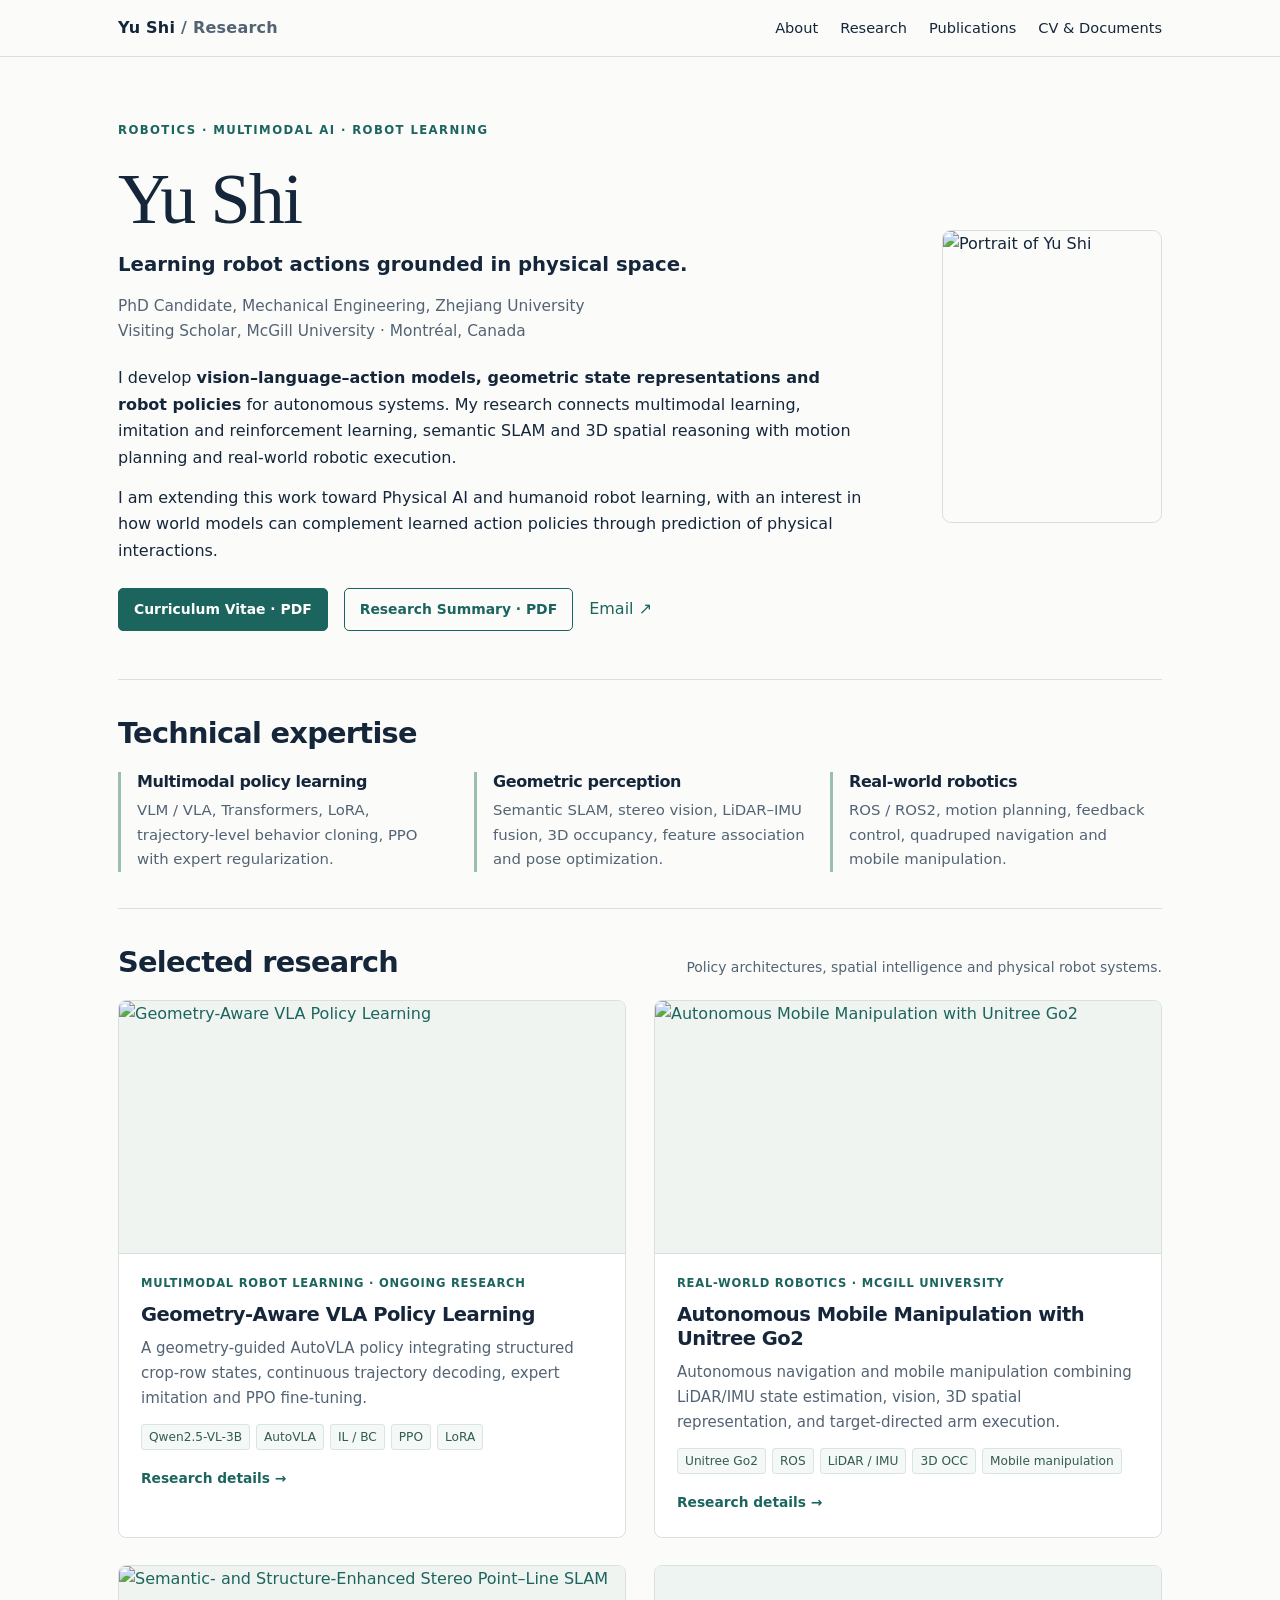
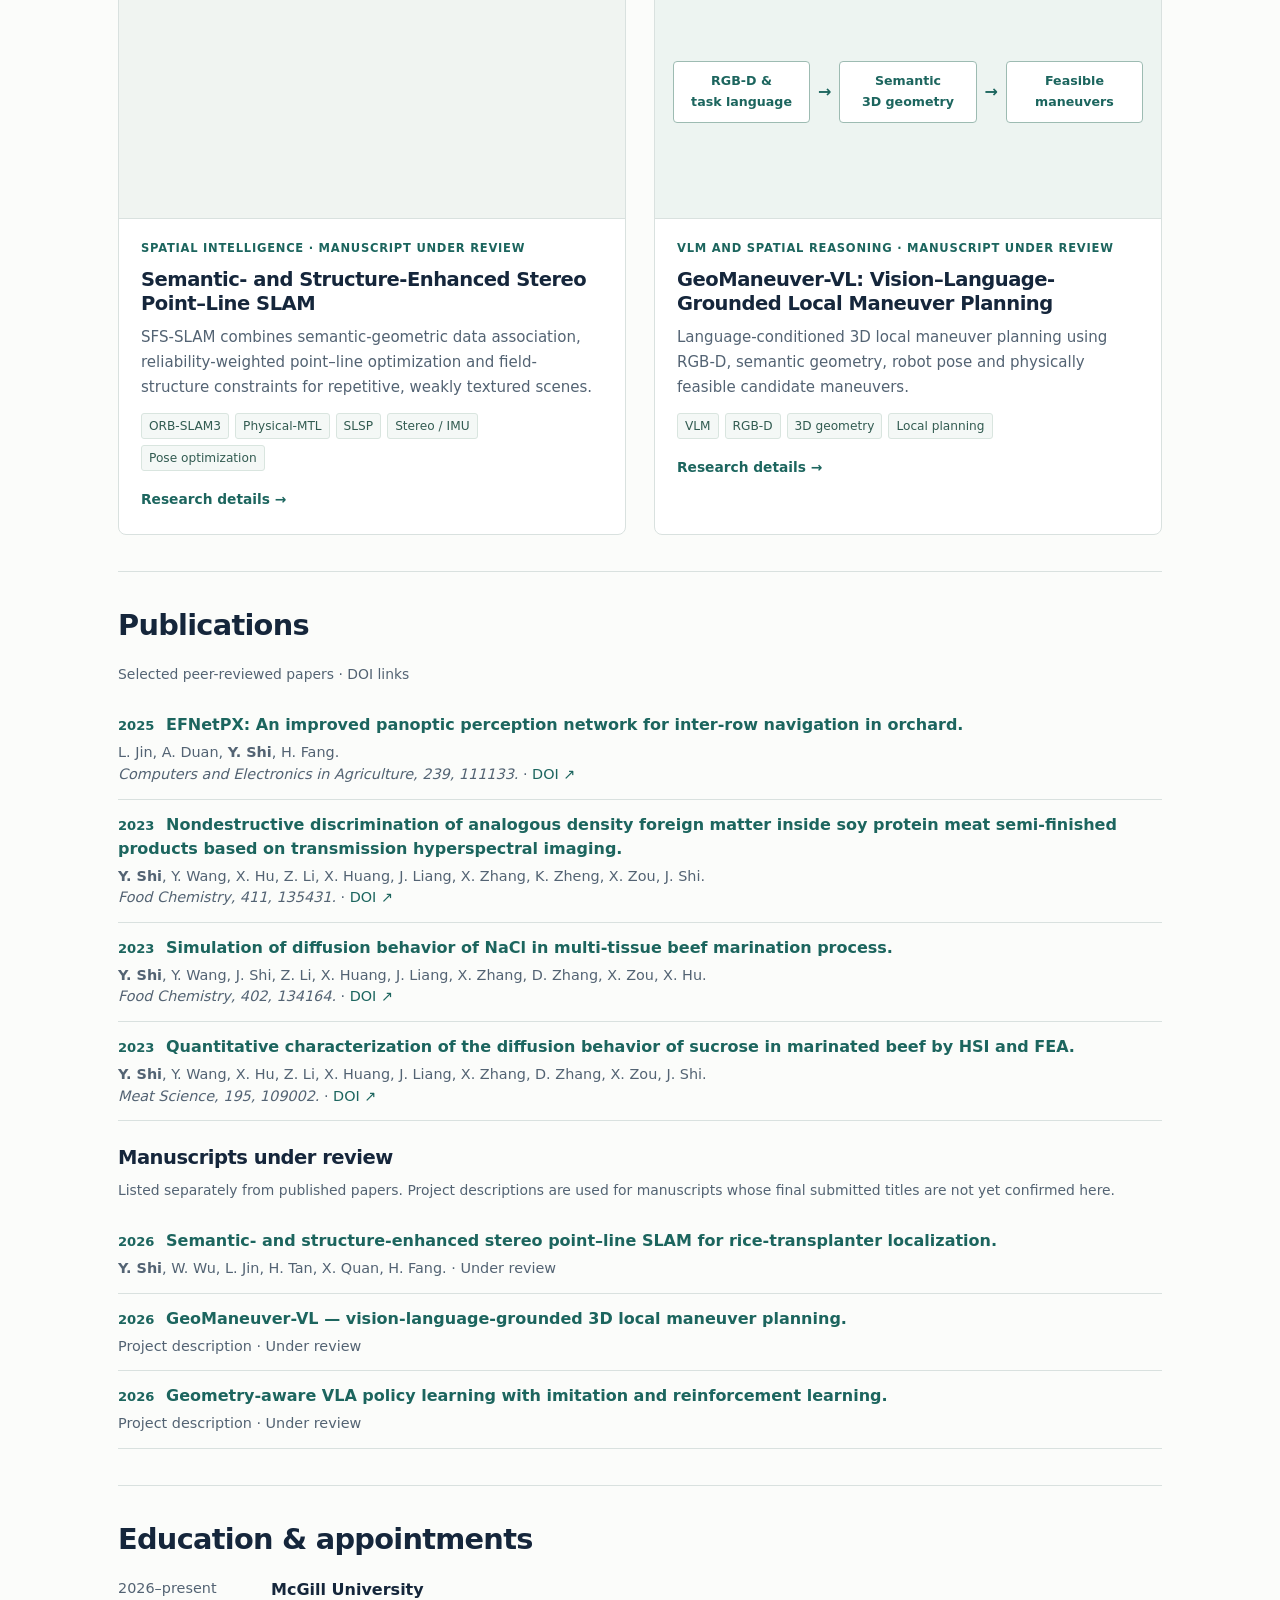
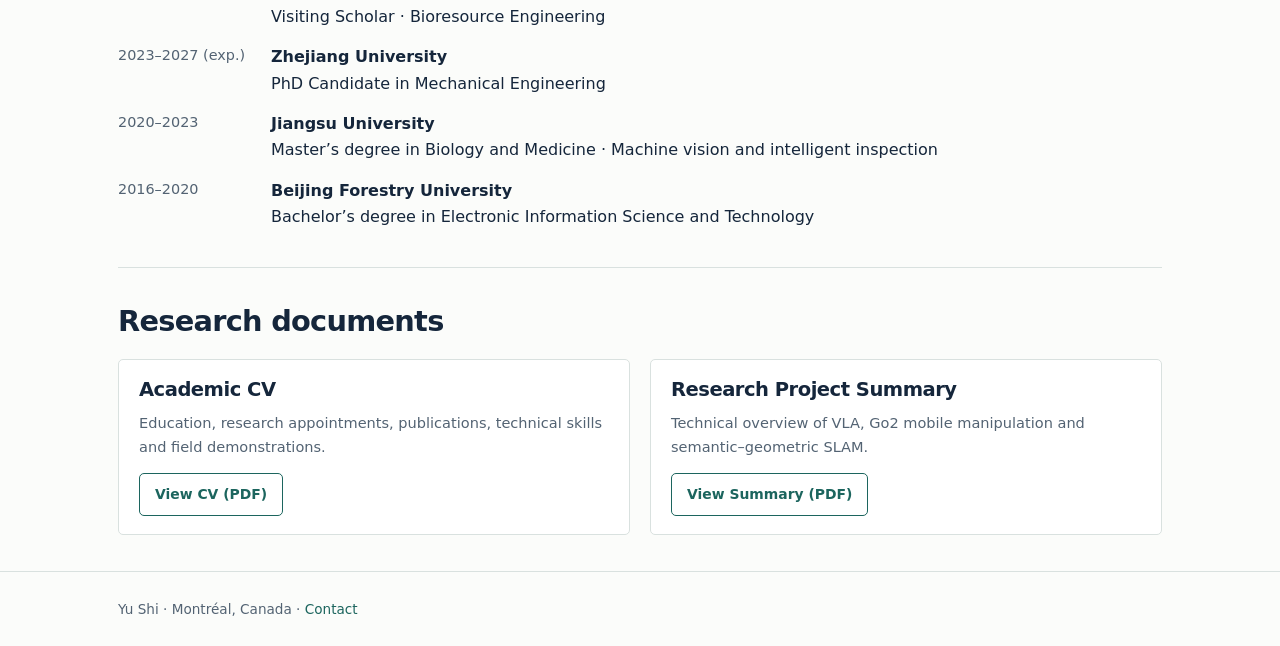
==== index.html @ 9a631bb6 "Add files via upload" ====
<!DOCTYPE html><html lang="en"><head><meta charset="utf-8"><meta name="viewport" content="width=device-width,initial-scale=1"><title>Academic Homepage | Yu Shi</title><meta name="description" content="Research in robot learning, geometric perception and real-world robotic systems."><link rel="stylesheet" href="style.css"><link rel="icon" href="assets/favicon.svg" type="image/svg+xml"></head><body><a class="skip" href="#main">Skip to content</a><header><div class="nav"><a class="brand" href="index.html">Yu Shi<span class="subtle"> / Research</span></a><nav aria-label="Main navigation"><a href="index.html#about">About</a><a href="index.html#research">Research</a><a href="index.html#publications">Publications</a><a href="index.html#documents">CV &amp; Documents</a></nav></div></header><main id="main" class="wrap"><section id="about" class="hero"><div class="hero-content"><div class="hero-main"><p class="eyebrow">Robotics · Multimodal AI · Robot Learning</p><h1>Yu Shi</h1><p class="lead">Learning robot actions grounded in physical space.</p><p class="affiliation">PhD Candidate, Mechanical Engineering, Zhejiang University<br>Visiting Scholar, McGill University · Montréal, Canada</p></div><div class="bio"><p>I develop <strong>vision–language–action models, geometric state representations and robot policies</strong> for autonomous systems. My research connects multimodal learning, imitation and reinforcement learning, semantic SLAM and 3D spatial reasoning with motion planning and real-world robotic execution.</p><p>I am extending this work toward Physical AI and humanoid robot learning, with an interest in how world models can complement learned action policies through prediction of physical interactions.</p></div><div class="links"><a class="button primary" href="assets/cv.pdf">Curriculum Vitae · PDF</a><a class="button" href="assets/research-summary.pdf">Research Summary · PDF</a><a href="mailto:yu.shi6@mail.mcgill.ca">Email ↗</a></div></div><img class="portrait" src="assets/portrait.jpg" alt="Portrait of Yu Shi"></section>
<section class="section" id="expertise"><h2>Technical expertise</h2><div class="expertise"><div><h3>Multimodal policy learning</h3><p>VLM / VLA, Transformers, LoRA, trajectory-level behavior cloning, PPO with expert regularization.</p></div><div><h3>Geometric perception</h3><p>Semantic SLAM, stereo vision, LiDAR–IMU fusion, 3D occupancy, feature association and pose optimization.</p></div><div><h3>Real-world robotics</h3><p>ROS / ROS2, motion planning, feedback control, quadruped navigation and mobile manipulation.</p></div></div></section>
<section class="section" id="research"><div class="section-head"><h2>Selected research</h2><p class="small">Policy architectures, spatial intelligence and physical robot systems.</p></div><div class="projects"><article class="project"><a href="projects/vla.html" aria-label="View Geometry-Aware VLA Policy Learning"><div class="thumb "><img src="assets/vla-architecture.webp" alt="Geometry-Aware VLA Policy Learning" loading="lazy"></div></a><div class="project-body"><div class="meta">Multimodal robot learning · Ongoing research</div><h3><a href="projects/vla.html">Geometry-Aware VLA Policy Learning</a></h3><p>A geometry-guided AutoVLA policy integrating structured crop-row states, continuous trajectory decoding, expert imitation and PPO fine-tuning.</p><div class="tags"><span>Qwen2.5-VL-3B</span><span>AutoVLA</span><span>IL / BC</span><span>PPO</span><span>LoRA</span></div><a class="project-link" href="projects/vla.html">Research details →</a></div></article><article class="project"><a href="projects/go2.html" aria-label="View Autonomous Mobile Manipulation with Unitree Go2"><div class="thumb photo"><img src="assets/go2-field.jpg" alt="Autonomous Mobile Manipulation with Unitree Go2" loading="lazy"></div></a><div class="project-body"><div class="meta">Real-world robotics · McGill University</div><h3><a href="projects/go2.html">Autonomous Mobile Manipulation with Unitree Go2</a></h3><p>Autonomous navigation and mobile manipulation combining LiDAR/IMU state estimation, vision, 3D spatial representation, and target-directed arm execution.</p><div class="tags"><span>Unitree Go2</span><span>ROS</span><span>LiDAR / IMU</span><span>3D OCC</span><span>Mobile manipulation</span></div><a class="project-link" href="projects/go2.html">Research details →</a></div></article><article class="project"><a href="projects/slam.html" aria-label="View Semantic- and Structure-Enhanced Stereo Point–Line SLAM"><div class="thumb "><img src="assets/slam-architecture.webp" alt="Semantic- and Structure-Enhanced Stereo Point–Line SLAM" loading="lazy"></div></a><div class="project-body"><div class="meta">Spatial intelligence · Manuscript under review</div><h3><a href="projects/slam.html">Semantic- and Structure-Enhanced Stereo Point–Line SLAM</a></h3><p>SFS-SLAM combines semantic-geometric data association, reliability-weighted point–line optimization and field-structure constraints for repetitive, weakly textured scenes.</p><div class="tags"><span>ORB-SLAM3</span><span>Physical-MTL</span><span>SLSP</span><span>Stereo / IMU</span><span>Pose optimization</span></div><a class="project-link" href="projects/slam.html">Research details →</a></div></article><article class="project"><a href="projects/geomaneuver.html" aria-label="View GeoManeuver-VL: Vision–Language-Grounded Local Maneuver Planning"><div class="thumb"><div class="pipeline"><div>RGB-D &amp;<br>task language</div><b>→</b><div>Semantic<br>3D geometry</div><b>→</b><div>Feasible<br>maneuvers</div></div></div></a><div class="project-body"><div class="meta">VLM and spatial reasoning · Manuscript under review</div><h3><a href="projects/geomaneuver.html">GeoManeuver-VL: Vision–Language-Grounded Local Maneuver Planning</a></h3><p>Language-conditioned 3D local maneuver planning using RGB-D, semantic geometry, robot pose and physically feasible candidate maneuvers.</p><div class="tags"><span>VLM</span><span>RGB-D</span><span>3D geometry</span><span>Local planning</span></div><a class="project-link" href="projects/geomaneuver.html">Research details →</a></div></article></div></section>
<section class="section" id="publications"><h2>Publications</h2><p class="small">Selected peer-reviewed papers · DOI links</p><ol class="publications"><li><span class="pub-year">2025</span><a class="publication-title" href="https://doi.org/10.1016/j.compag.2025.111133">EFNetPX: An improved panoptic perception network for inter-row navigation in orchard.</a><div class="publication-meta">L. Jin, A. Duan, <strong>Y. Shi</strong>, H. Fang.<br><em>Computers and Electronics in Agriculture, 239, 111133.</em> · <a href="https://doi.org/10.1016/j.compag.2025.111133">DOI ↗</a></div></li><li><span class="pub-year">2023</span><a class="publication-title" href="https://doi.org/10.1016/j.foodchem.2023.135431">Nondestructive discrimination of analogous density foreign matter inside soy protein meat semi-finished products based on transmission hyperspectral imaging.</a><div class="publication-meta"><strong>Y. Shi</strong>, Y. Wang, X. Hu, Z. Li, X. Huang, J. Liang, X. Zhang, K. Zheng, X. Zou, J. Shi.<br><em>Food Chemistry, 411, 135431.</em> · <a href="https://doi.org/10.1016/j.foodchem.2023.135431">DOI ↗</a></div></li><li><span class="pub-year">2023</span><a class="publication-title" href="https://doi.org/10.1016/j.foodchem.2022.134164">Simulation of diffusion behavior of NaCl in multi-tissue beef marination process.</a><div class="publication-meta"><strong>Y. Shi</strong>, Y. Wang, J. Shi, Z. Li, X. Huang, J. Liang, X. Zhang, D. Zhang, X. Zou, X. Hu.<br><em>Food Chemistry, 402, 134164.</em> · <a href="https://doi.org/10.1016/j.foodchem.2022.134164">DOI ↗</a></div></li><li><span class="pub-year">2023</span><a class="publication-title" href="https://doi.org/10.1016/j.meatsci.2022.109002">Quantitative characterization of the diffusion behavior of sucrose in marinated beef by HSI and FEA.</a><div class="publication-meta"><strong>Y. Shi</strong>, Y. Wang, X. Hu, Z. Li, X. Huang, J. Liang, X. Zhang, D. Zhang, X. Zou, J. Shi.<br><em>Meat Science, 195, 109002.</em> · <a href="https://doi.org/10.1016/j.meatsci.2022.109002">DOI ↗</a></div></li></ol><h3 style="margin-top:25px">Manuscripts under review</h3><p class="small">Listed separately from published papers. Project descriptions are used for manuscripts whose final submitted titles are not yet confirmed here.</p><ul class="publications"><li><span class="pub-year">2026</span><a class="publication-title" href="projects/slam.html">Semantic- and structure-enhanced stereo point–line SLAM for rice-transplanter localization.</a><div class="publication-meta"><strong>Y. Shi</strong>, W. Wu, L. Jin, H. Tan, X. Quan, H. Fang. · Under review</div></li><li><span class="pub-year">2026</span><a class="publication-title" href="projects/geomaneuver.html">GeoManeuver-VL — vision-language-grounded 3D local maneuver planning.</a><div class="publication-meta">Project description · Under review</div></li><li><span class="pub-year">2026</span><a class="publication-title" href="projects/vla.html">Geometry-aware VLA policy learning with imitation and reinforcement learning.</a><div class="publication-meta">Project description · Under review</div></li></ul></section>
<section class="section" id="education"><h2>Education &amp; appointments</h2><div class="timeline"><div><span class="date">2026–present</span><div><strong>McGill University</strong><br>Visiting Scholar · Bioresource Engineering</div></div><div><span class="date">2023–2027 (exp.)</span><div><strong>Zhejiang University</strong><br>PhD Candidate in Mechanical Engineering</div></div><div><span class="date">2020–2023</span><div><strong>Jiangsu University</strong><br>Master’s degree in Biology and Medicine · Machine vision and intelligent inspection</div></div><div><span class="date">2016–2020</span><div><strong>Beijing Forestry University</strong><br>Bachelor’s degree in Electronic Information Science and Technology</div></div></div></section>
<section class="section" id="documents"><h2>Research documents</h2><div class="doc-list"><div><h3>Academic CV</h3><p>Education, research appointments, publications, technical skills and field demonstrations.</p><a class="button" href="assets/cv.pdf">View CV (PDF)</a></div><div><h3>Research Project Summary</h3><p>Technical overview of VLA, Go2 mobile manipulation and semantic–geometric SLAM.</p><a class="button" href="assets/research-summary.pdf">View Summary (PDF)</a></div></div></section></main><footer><div class="wrap">Yu Shi · Montréal, Canada · <a href="mailto:yu.shi6@mail.mcgill.ca">Contact</a></div></footer></body></html>
---- style.css ----
/* Yu Shi — academic portfolio. No external dependencies. */
:root{--ink:#15263b;--muted:#536373;--accent:#1c655e;--line:#d9e1df;--paper:#fbfcfa;--white:#fff;--soft:#edf4f1;--max:1100px}*{box-sizing:border-box}html{scroll-behavior:smooth;scroll-padding-top:82px}body{margin:0;background:var(--paper);color:var(--ink);font:16px/1.65 system-ui,-apple-system,BlinkMacSystemFont,"Segoe UI",sans-serif}a{color:var(--accent);text-decoration:none}a:hover{text-decoration:underline;text-underline-offset:4px}a:focus-visible,button:focus-visible{outline:3px solid #e3a852;outline-offset:4px}img{display:block;max-width:100%;height:auto}h1,h2,h3,p{margin-top:0}h1,h2,h3{line-height:1.23;letter-spacing:-.025em}h1{font-size:clamp(2.6rem,6vw,4.5rem);font-family:Georgia,"Times New Roman",serif;font-weight:400;margin-bottom:8px}h2{font-size:1.8rem;margin-bottom:20px}h3{font-size:1.22rem;margin-bottom:9px}p{margin-bottom:14px}header{position:sticky;top:0;z-index:10;background:rgba(251,252,250,.97);border-bottom:1px solid var(--line)}.nav{max-width:var(--max);margin:auto;padding:15px 28px;display:flex;gap:24px;justify-content:space-between;align-items:center}.brand{font-size:1rem;font-weight:750;letter-spacing:.015em;color:var(--ink)}nav{display:flex;gap:22px;align-items:center;flex-wrap:wrap}nav a{font-size:.91rem;color:var(--ink)}.wrap{max-width:var(--max);margin:auto;padding:0 28px}.hero{display:grid;grid-template-columns:minmax(0,1fr) 220px;gap:56px;align-items:center;padding:64px 0 48px}.eyebrow{font-size:.73rem;color:var(--accent);font-weight:800;letter-spacing:.12em;text-transform:uppercase;margin-bottom:14px}.lead{font-size:1.23rem;color:var(--ink);font-weight:550;line-height:1.45}.affiliation{font-size:.96rem;color:var(--muted);margin-bottom:21px}.bio{max-width:750px}.portrait{width:100%;max-width:220px;aspect-ratio:3/4;object-fit:cover;object-position:50% 23%;border-radius:9px;border:1px solid var(--line)}.links{display:flex;gap:10px 16px;flex-wrap:wrap;align-items:center;margin-top:24px}.button{padding:9px 15px;border:1px solid var(--accent);border-radius:5px;font-size:.87rem;font-weight:650;display:inline-block}.button.primary{background:var(--accent);color:white}.button:hover{background:var(--soft);color:var(--accent);text-decoration:none}.small{font-size:.87rem;color:var(--muted)}.section{border-top:1px solid var(--line);padding:36px 0}.section-head{display:flex;align-items:baseline;gap:16px;justify-content:space-between}.section-head .small{max-width:490px;text-align:right}.expertise{display:grid;grid-template-columns:repeat(3,1fr);gap:24px}.expertise>div{border-left:3px solid #9bbeb3;padding-left:16px}.expertise h3{font-size:1rem;margin-bottom:7px}.expertise p{font-size:.93rem;color:var(--muted);margin:0}.projects{display:grid;grid-template-columns:repeat(2,minmax(0,1fr));gap:27px 28px}.project{min-width:0;background:white;border:1px solid var(--line);border-radius:8px;overflow:hidden;display:flex;flex-direction:column}.project:hover{border-color:#9fb8af}.thumb{background:#f0f4f1;aspect-ratio:2/1;overflow:hidden;border-bottom:1px solid var(--line)}.thumb img{width:100%;height:100%;object-fit:contain}.thumb.photo img{object-fit:cover;object-position:50% 45%}.project-body{padding:20px 22px 22px;flex:1}.project-body h3 a{color:var(--ink)}.project-body p{font-size:.94rem;color:var(--muted);margin-bottom:12px}.meta{font-size:.72rem;color:var(--accent);font-weight:750;letter-spacing:.065em;text-transform:uppercase;margin-bottom:10px}.tags{display:flex;gap:6px;flex-wrap:wrap;margin:13px 0}.tags span{font-size:.76rem;border:1px solid #d9e5df;background:#f4f8f6;color:#325b51;border-radius:3px;padding:2px 7px}.project-link{display:inline-block;font-weight:700;font-size:.86rem;margin-top:4px}.publications{list-style:none;padding:0;margin:0}.publications li{padding:13px 0;border-bottom:1px solid var(--line);line-height:1.5}.publication-title{font-weight:650}.publication-meta{font-size:.9rem;color:var(--muted);margin-top:5px}.pub-year{font-size:.82rem;color:var(--accent);font-weight:700;display:inline-block;min-width:48px}.timeline{display:grid;gap:14px}.timeline>div{display:grid;grid-template-columns:135px 1fr;gap:18px}.date{color:var(--muted);font-size:.9rem}.timeline strong{font-weight:650}.doc-list{display:grid;grid-template-columns:1fr 1fr;gap:20px}.doc-list>div{border:1px solid var(--line);padding:18px 20px;background:var(--white);border-radius:5px}.doc-list p{font-size:.91rem;color:var(--muted)}footer{border-top:1px solid var(--line);padding:26px 0;color:var(--muted);font-size:.85rem}.detail-header{padding:38px 0 20px}.detail-header h1{font-size:clamp(2rem,4.4vw,3.3rem);line-height:1.15}.detail{max-width:920px}.detail p{max-width:860px}.detail h2{font-size:1.35rem;margin-top:30px}.detail figure{margin:24px 0}.detail figure img{background:white;border:1px solid var(--line);border-radius:5px;width:100%}figcaption{font-size:.85rem;color:var(--muted);margin-top:8px}.evidence{display:grid;grid-template-columns:1fr 1fr;gap:20px}.evidence figure{margin-top:10px}.pipeline{display:flex;align-items:center;gap:8px;padding:18px;background:#edf4f1;min-height:100%;justify-content:center}.pipeline div{border:1px solid #9dbbb2;background:#fff;color:var(--accent);padding:9px;text-align:center;font-weight:650;font-size:.79rem;border-radius:4px;flex:1}.pipeline b{color:var(--accent)}.note{padding:12px 16px;border-left:3px solid #9bbeb3;background:var(--soft);font-size:.88rem;color:var(--muted)}.back{font-size:.88rem;font-weight:650}.skip{position:absolute;left:-999px;top:0}.skip:focus{left:8px;top:8px;background:white;z-index:50;padding:10px}.detail .flow{margin:20px 0}.subtle{color:var(--muted)}@media(max-width:750px){.nav{padding:12px 18px;gap:12px;flex-wrap:wrap}nav{gap:12px}.wrap{padding:0 19px}.hero{grid-template-columns:1fr 115px;gap:18px;padding:36px 0}.hero .bio,.hero .links{grid-column:1/-1}.portrait{width:115px}.hero-content{display:contents}.hero-main{grid-column:1}.hero .portrait{grid-column:2;grid-row:1}.hero h1{font-size:2.6rem}.lead{font-size:1.02rem}.affiliation{font-size:.84rem}.section-head{display:block}.section-head .small{text-align:left}.expertise,.projects,.doc-list,.evidence{grid-template-columns:1fr}.section{padding:26px 0}.timeline>div{grid-template-columns:1fr;gap:0}.pipeline{flex-wrap:wrap}.pipeline div{flex:1 1 35%}.detail-header{padding-top:24px}}@media print{header,.links,.back,footer,.project-link{display:none}.wrap{max-width:none;padding:0}.section{break-inside:avoid}body{background:white;color:#000}.hero{padding:0 0 20px}}
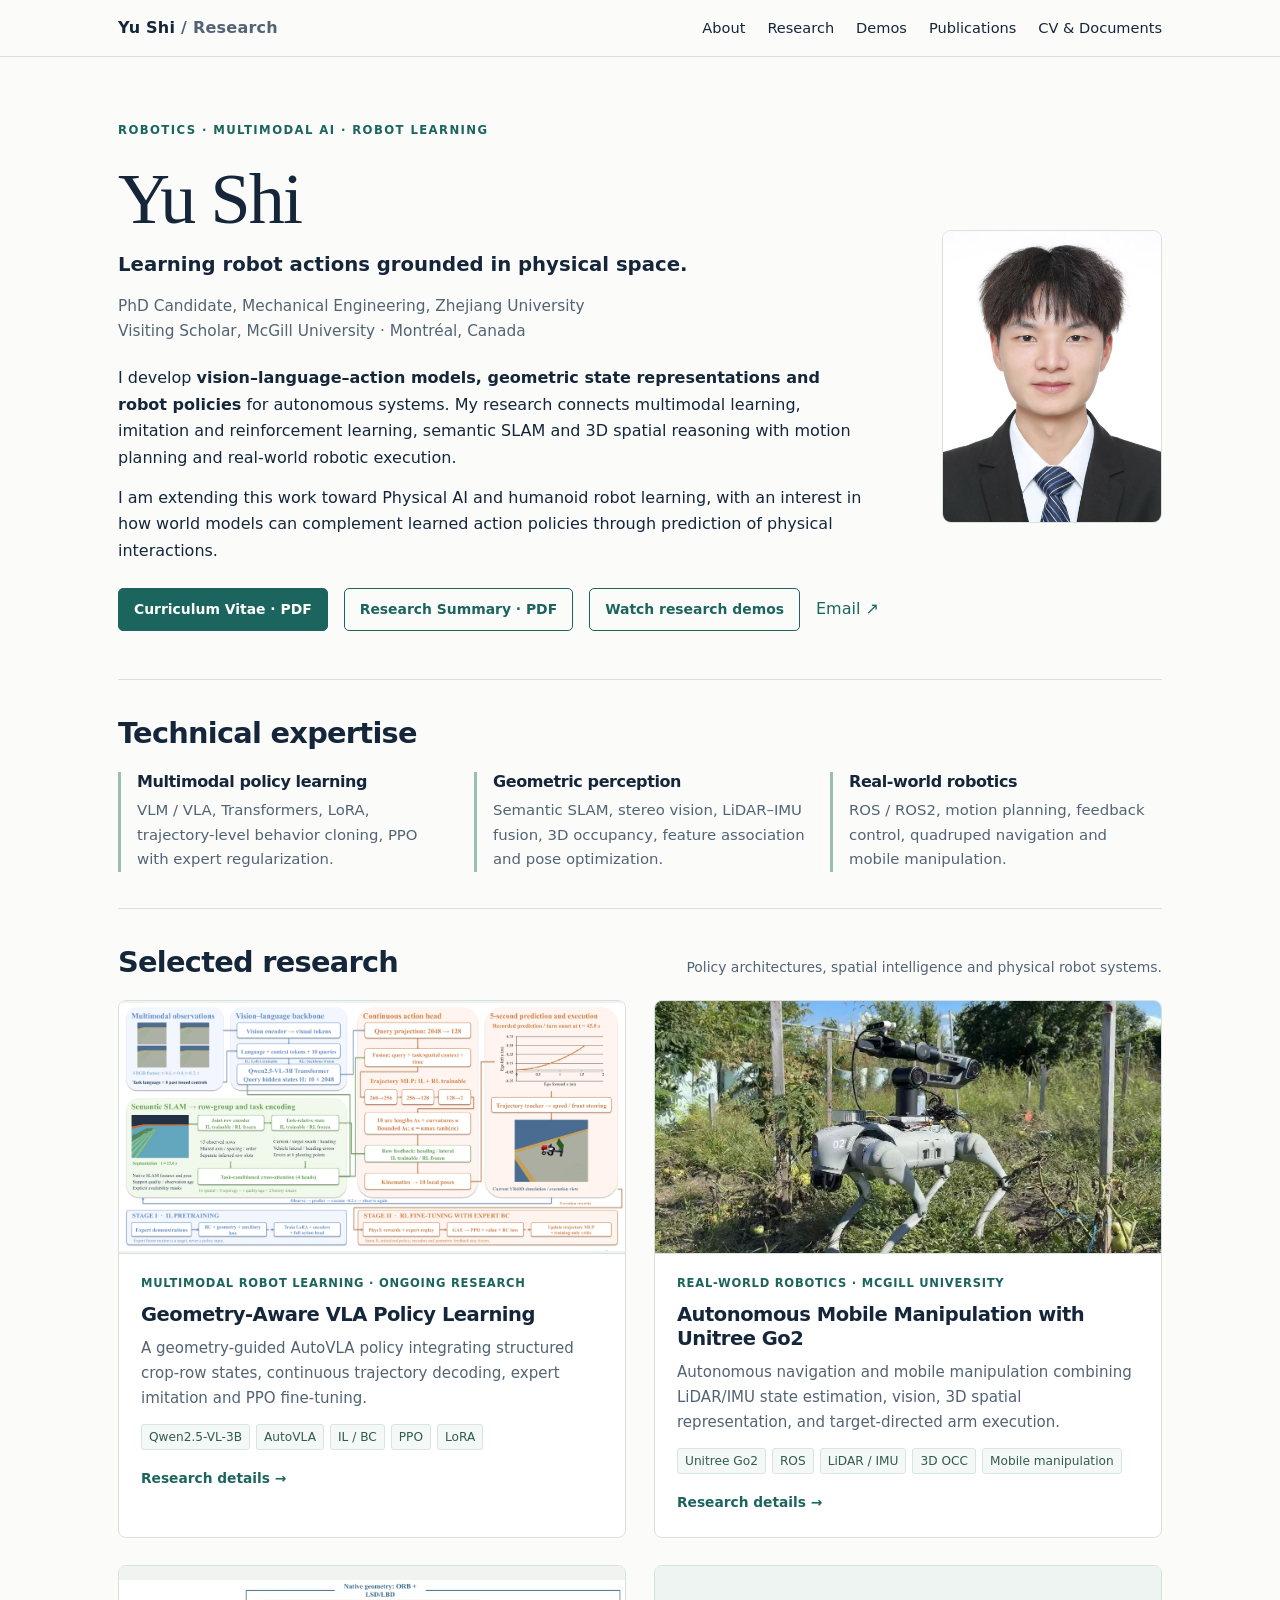
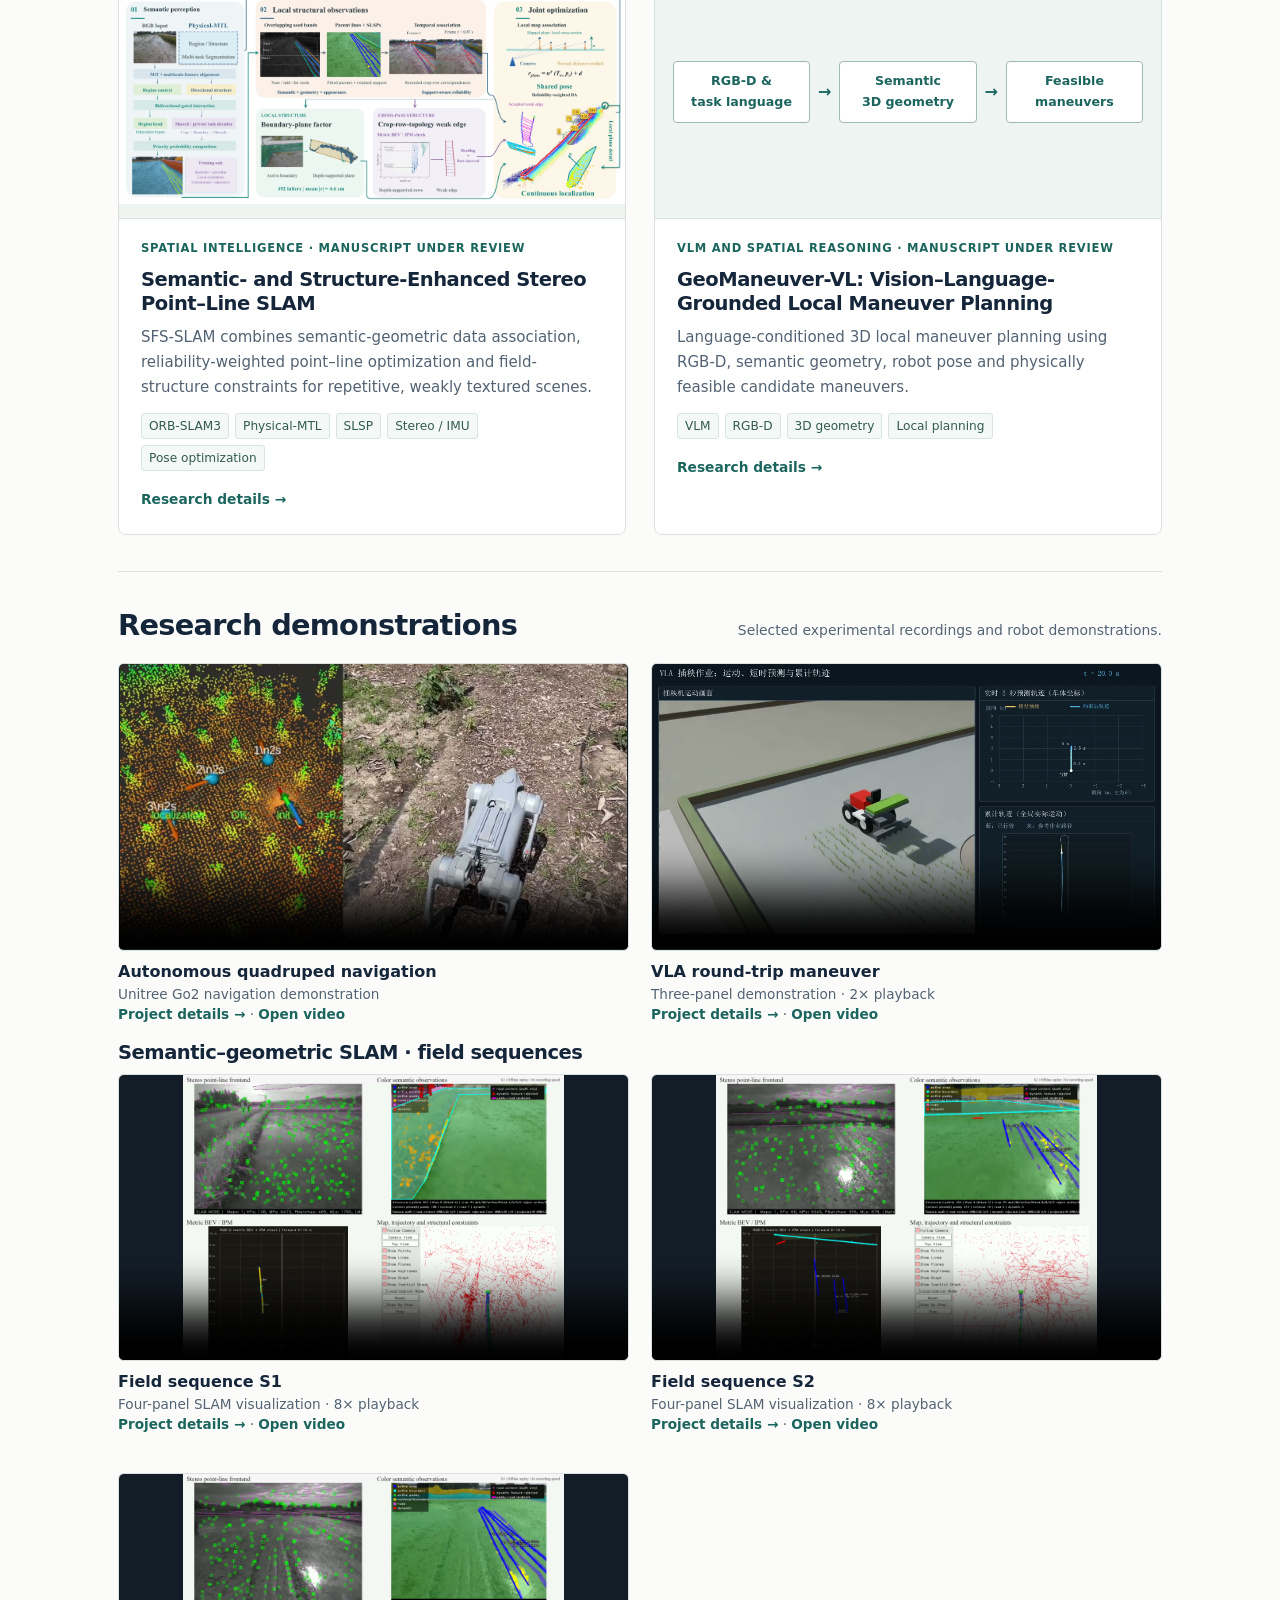
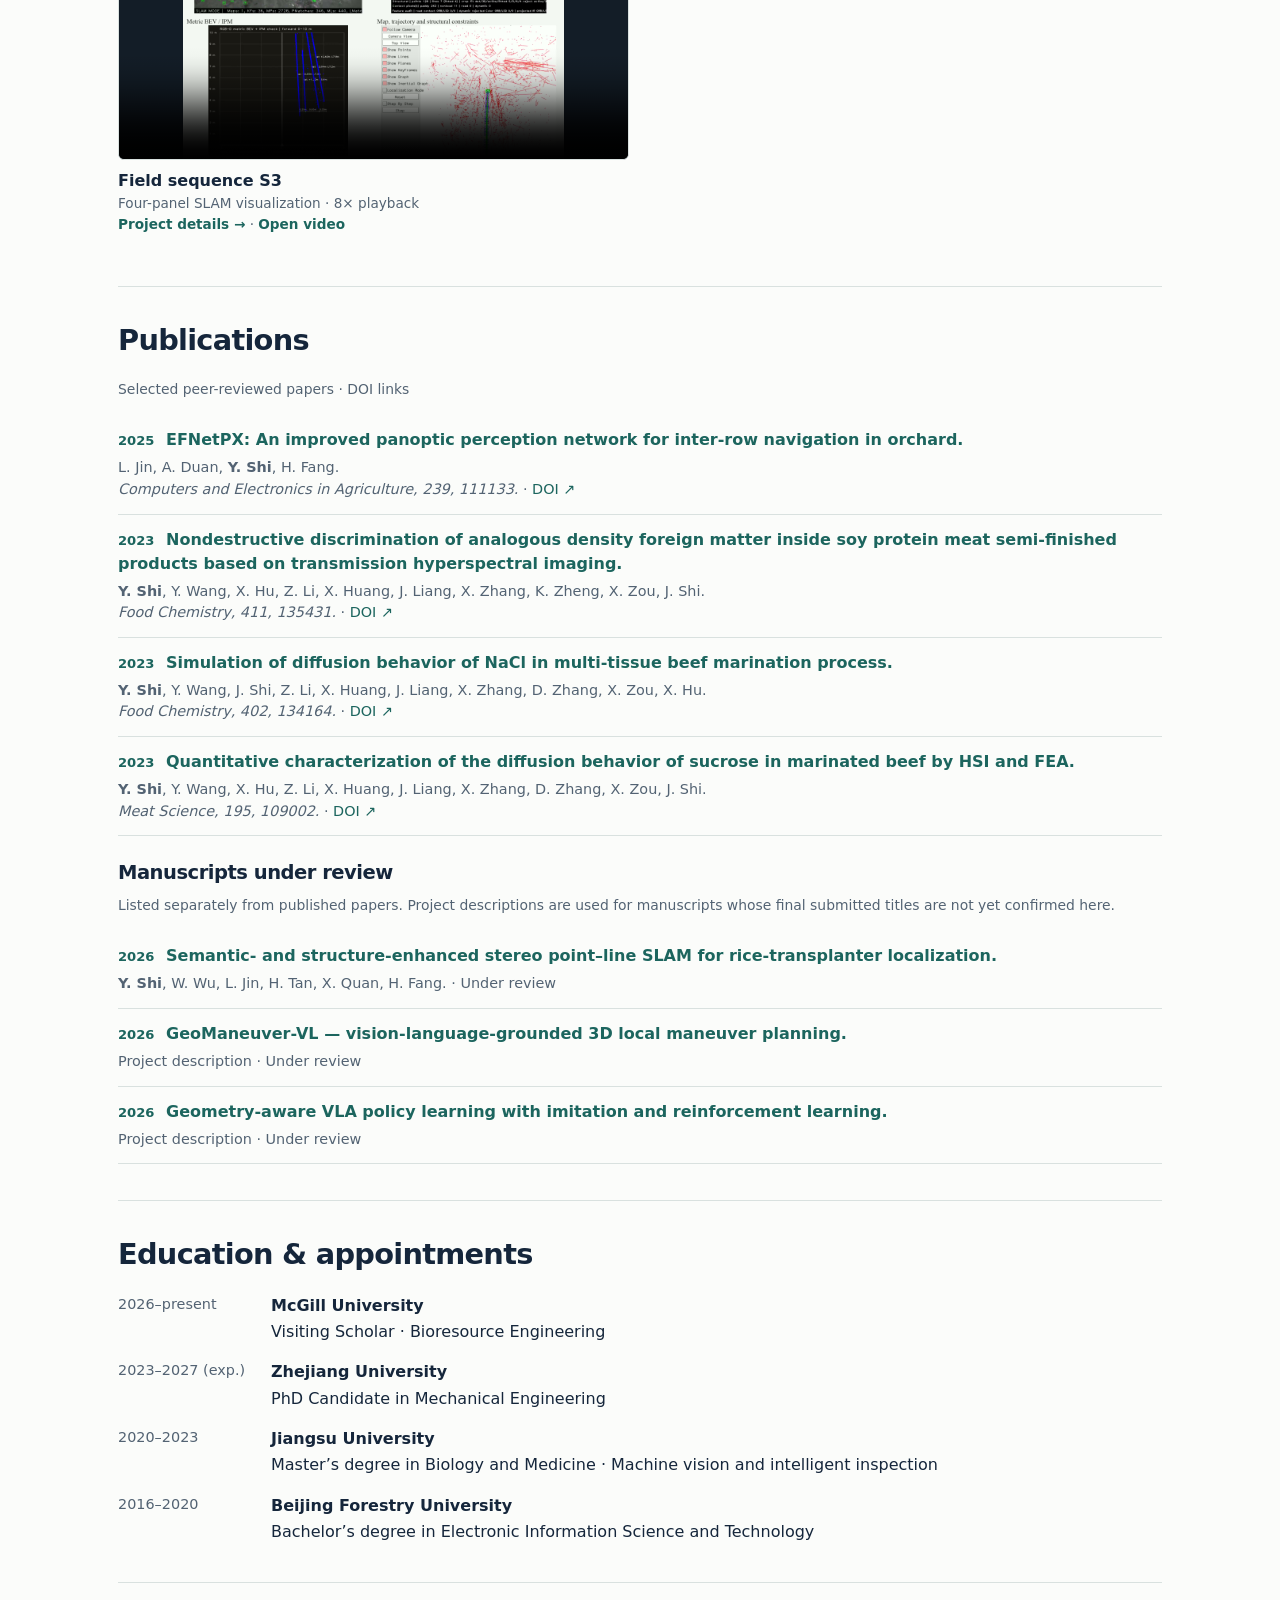
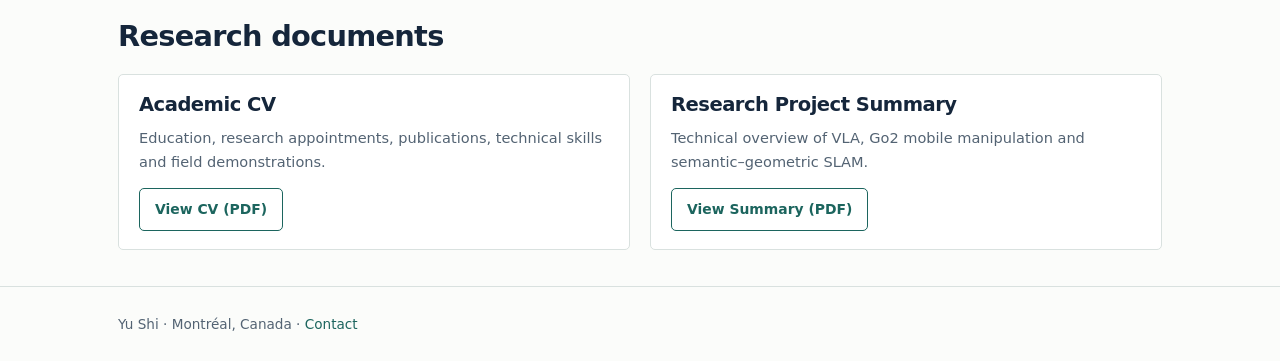
==== commit 6f397942: "Add files via upload" ====
--- a/index.html
+++ b/index.html
@@ -1,6 +1,7 @@
-<!DOCTYPE html><html lang="en"><head><meta charset="utf-8"><meta name="viewport" content="width=device-width,initial-scale=1"><title>Academic Homepage | Yu Shi</title><meta name="description" content="Research in robot learning, geometric perception and real-world robotic systems."><link rel="stylesheet" href="style.css"><link rel="icon" href="assets/favicon.svg" type="image/svg+xml"></head><body><a class="skip" href="#main">Skip to content</a><header><div class="nav"><a class="brand" href="index.html">Yu Shi<span class="subtle"> / Research</span></a><nav aria-label="Main navigation"><a href="index.html#about">About</a><a href="index.html#research">Research</a><a href="index.html#publications">Publications</a><a href="index.html#documents">CV &amp; Documents</a></nav></div></header><main id="main" class="wrap"><section id="about" class="hero"><div class="hero-content"><div class="hero-main"><p class="eyebrow">Robotics · Multimodal AI · Robot Learning</p><h1>Yu Shi</h1><p class="lead">Learning robot actions grounded in physical space.</p><p class="affiliation">PhD Candidate, Mechanical Engineering, Zhejiang University<br>Visiting Scholar, McGill University · Montréal, Canada</p></div><div class="bio"><p>I develop <strong>vision–language–action models, geometric state representations and robot policies</strong> for autonomous systems. My research connects multimodal learning, imitation and reinforcement learning, semantic SLAM and 3D spatial reasoning with motion planning and real-world robotic execution.</p><p>I am extending this work toward Physical AI and humanoid robot learning, with an interest in how world models can complement learned action policies through prediction of physical interactions.</p></div><div class="links"><a class="button primary" href="assets/cv.pdf">Curriculum Vitae · PDF</a><a class="button" href="assets/research-summary.pdf">Research Summary · PDF</a><a href="mailto:yu.shi6@mail.mcgill.ca">Email ↗</a></div></div><img class="portrait" src="assets/portrait.jpg" alt="Portrait of Yu Shi"></section>
+<!DOCTYPE html><html lang="en"><head><meta charset="utf-8"><meta name="viewport" content="width=device-width,initial-scale=1"><title>Academic Homepage | Yu Shi</title><meta name="description" content="Research in robot learning, geometric perception and real-world robotic systems."><link rel="stylesheet" href="style.css"><link rel="icon" href="assets/favicon.svg" type="image/svg+xml"></head><body><a class="skip" href="#main">Skip to content</a><header><div class="nav"><a class="brand" href="index.html">Yu Shi<span class="subtle"> / Research</span></a><nav aria-label="Main navigation"><a href="index.html#about">About</a><a href="index.html#research">Research</a><a href="index.html#demos">Demos</a><a href="index.html#publications">Publications</a><a href="index.html#documents">CV &amp; Documents</a></nav></div></header><main id="main" class="wrap"><section id="about" class="hero"><div class="hero-content"><div class="hero-main"><p class="eyebrow">Robotics · Multimodal AI · Robot Learning</p><h1>Yu Shi</h1><p class="lead">Learning robot actions grounded in physical space.</p><p class="affiliation">PhD Candidate, Mechanical Engineering, Zhejiang University<br>Visiting Scholar, McGill University · Montréal, Canada</p></div><div class="bio"><p>I develop <strong>vision–language–action models, geometric state representations and robot policies</strong> for autonomous systems. My research connects multimodal learning, imitation and reinforcement learning, semantic SLAM and 3D spatial reasoning with motion planning and real-world robotic execution.</p><p>I am extending this work toward Physical AI and humanoid robot learning, with an interest in how world models can complement learned action policies through prediction of physical interactions.</p></div><div class="links"><a class="button primary" href="assets/cv.pdf">Curriculum Vitae · PDF</a><a class="button" href="assets/research-summary.pdf">Research Summary · PDF</a><a class="button" href="#demos">Watch research demos</a><a href="mailto:yu.shi6@mail.mcgill.ca">Email ↗</a></div></div><img class="portrait" src="assets/portrait.jpg" alt="Portrait of Yu Shi"></section>
 <section class="section" id="expertise"><h2>Technical expertise</h2><div class="expertise"><div><h3>Multimodal policy learning</h3><p>VLM / VLA, Transformers, LoRA, trajectory-level behavior cloning, PPO with expert regularization.</p></div><div><h3>Geometric perception</h3><p>Semantic SLAM, stereo vision, LiDAR–IMU fusion, 3D occupancy, feature association and pose optimization.</p></div><div><h3>Real-world robotics</h3><p>ROS / ROS2, motion planning, feedback control, quadruped navigation and mobile manipulation.</p></div></div></section>
 <section class="section" id="research"><div class="section-head"><h2>Selected research</h2><p class="small">Policy architectures, spatial intelligence and physical robot systems.</p></div><div class="projects"><article class="project"><a href="projects/vla.html" aria-label="View Geometry-Aware VLA Policy Learning"><div class="thumb "><img src="assets/vla-architecture.webp" alt="Geometry-Aware VLA Policy Learning" loading="lazy"></div></a><div class="project-body"><div class="meta">Multimodal robot learning · Ongoing research</div><h3><a href="projects/vla.html">Geometry-Aware VLA Policy Learning</a></h3><p>A geometry-guided AutoVLA policy integrating structured crop-row states, continuous trajectory decoding, expert imitation and PPO fine-tuning.</p><div class="tags"><span>Qwen2.5-VL-3B</span><span>AutoVLA</span><span>IL / BC</span><span>PPO</span><span>LoRA</span></div><a class="project-link" href="projects/vla.html">Research details →</a></div></article><article class="project"><a href="projects/go2.html" aria-label="View Autonomous Mobile Manipulation with Unitree Go2"><div class="thumb photo"><img src="assets/go2-field.jpg" alt="Autonomous Mobile Manipulation with Unitree Go2" loading="lazy"></div></a><div class="project-body"><div class="meta">Real-world robotics · McGill University</div><h3><a href="projects/go2.html">Autonomous Mobile Manipulation with Unitree Go2</a></h3><p>Autonomous navigation and mobile manipulation combining LiDAR/IMU state estimation, vision, 3D spatial representation, and target-directed arm execution.</p><div class="tags"><span>Unitree Go2</span><span>ROS</span><span>LiDAR / IMU</span><span>3D OCC</span><span>Mobile manipulation</span></div><a class="project-link" href="projects/go2.html">Research details →</a></div></article><article class="project"><a href="projects/slam.html" aria-label="View Semantic- and Structure-Enhanced Stereo Point–Line SLAM"><div class="thumb "><img src="assets/slam-architecture.webp" alt="Semantic- and Structure-Enhanced Stereo Point–Line SLAM" loading="lazy"></div></a><div class="project-body"><div class="meta">Spatial intelligence · Manuscript under review</div><h3><a href="projects/slam.html">Semantic- and Structure-Enhanced Stereo Point–Line SLAM</a></h3><p>SFS-SLAM combines semantic-geometric data association, reliability-weighted point–line optimization and field-structure constraints for repetitive, weakly textured scenes.</p><div class="tags"><span>ORB-SLAM3</span><span>Physical-MTL</span><span>SLSP</span><span>Stereo / IMU</span><span>Pose optimization</span></div><a class="project-link" href="projects/slam.html">Research details →</a></div></article><article class="project"><a href="projects/geomaneuver.html" aria-label="View GeoManeuver-VL: Vision–Language-Grounded Local Maneuver Planning"><div class="thumb"><div class="pipeline"><div>RGB-D &amp;<br>task language</div><b>→</b><div>Semantic<br>3D geometry</div><b>→</b><div>Feasible<br>maneuvers</div></div></div></a><div class="project-body"><div class="meta">VLM and spatial reasoning · Manuscript under review</div><h3><a href="projects/geomaneuver.html">GeoManeuver-VL: Vision–Language-Grounded Local Maneuver Planning</a></h3><p>Language-conditioned 3D local maneuver planning using RGB-D, semantic geometry, robot pose and physically feasible candidate maneuvers.</p><div class="tags"><span>VLM</span><span>RGB-D</span><span>3D geometry</span><span>Local planning</span></div><a class="project-link" href="projects/geomaneuver.html">Research details →</a></div></article></div></section>
+<section class="section" id="demos"><div class="section-head"><h2>Research demonstrations</h2><p class="small">Selected experimental recordings and robot demonstrations.</p></div><div class="demo-grid"><figure class="demo-video"><video controls preload="none" playsinline poster="assets/videos/navigation_v2.jpg" aria-label="Autonomous quadruped navigation"><source src="assets/videos/navigation_v2.mp4" type="video/mp4">Your browser does not support embedded video.</video><figcaption><strong>Autonomous quadruped navigation</strong><br>Unitree Go2 navigation demonstration<br><a href="projects/go2.html#demos">Project details →</a> · <a href="assets/videos/navigation_v2.mp4">Open video</a></figcaption></figure><figure class="demo-video"><video controls preload="none" playsinline poster="assets/videos/vla_roundtrip_three_panel_2x.jpg" aria-label="VLA round-trip maneuver"><source src="assets/videos/vla_roundtrip_three_panel_2x.mp4" type="video/mp4">Your browser does not support embedded video.</video><figcaption><strong>VLA round-trip maneuver</strong><br>Three-panel demonstration · 2× playback<br><a href="projects/vla.html#demos">Project details →</a> · <a href="assets/videos/vla_roundtrip_three_panel_2x.mp4">Open video</a></figcaption></figure></div><h3>Semantic–geometric SLAM · field sequences</h3><div class="demo-grid"><figure class="demo-video"><video controls preload="none" playsinline poster="assets/videos/S1_A7_Viewer_2x2_presentation_8x.jpg" aria-label="Field sequence S1"><source src="assets/videos/S1_A7_Viewer_2x2_presentation_8x.mp4" type="video/mp4">Your browser does not support embedded video.</video><figcaption><strong>Field sequence S1</strong><br>Four-panel SLAM visualization · 8× playback<br><a href="projects/slam.html#demos">Project details →</a> · <a href="assets/videos/S1_A7_Viewer_2x2_presentation_8x.mp4">Open video</a></figcaption></figure><figure class="demo-video"><video controls preload="none" playsinline poster="assets/videos/S2_A7_Viewer_2x2_presentation_8x.jpg" aria-label="Field sequence S2"><source src="assets/videos/S2_A7_Viewer_2x2_presentation_8x.mp4" type="video/mp4">Your browser does not support embedded video.</video><figcaption><strong>Field sequence S2</strong><br>Four-panel SLAM visualization · 8× playback<br><a href="projects/slam.html#demos">Project details →</a> · <a href="assets/videos/S2_A7_Viewer_2x2_presentation_8x.mp4">Open video</a></figcaption></figure><figure class="demo-video"><video controls preload="none" playsinline poster="assets/videos/S3_A7_Viewer_2x2_presentation_8x.jpg" aria-label="Field sequence S3"><source src="assets/videos/S3_A7_Viewer_2x2_presentation_8x.mp4" type="video/mp4">Your browser does not support embedded video.</video><figcaption><strong>Field sequence S3</strong><br>Four-panel SLAM visualization · 8× playback<br><a href="projects/slam.html#demos">Project details →</a> · <a href="assets/videos/S3_A7_Viewer_2x2_presentation_8x.mp4">Open video</a></figcaption></figure></div></section>
 <section class="section" id="publications"><h2>Publications</h2><p class="small">Selected peer-reviewed papers · DOI links</p><ol class="publications"><li><span class="pub-year">2025</span><a class="publication-title" href="https://doi.org/10.1016/j.compag.2025.111133">EFNetPX: An improved panoptic perception network for inter-row navigation in orchard.</a><div class="publication-meta">L. Jin, A. Duan, <strong>Y. Shi</strong>, H. Fang.<br><em>Computers and Electronics in Agriculture, 239, 111133.</em> · <a href="https://doi.org/10.1016/j.compag.2025.111133">DOI ↗</a></div></li><li><span class="pub-year">2023</span><a class="publication-title" href="https://doi.org/10.1016/j.foodchem.2023.135431">Nondestructive discrimination of analogous density foreign matter inside soy protein meat semi-finished products based on transmission hyperspectral imaging.</a><div class="publication-meta"><strong>Y. Shi</strong>, Y. Wang, X. Hu, Z. Li, X. Huang, J. Liang, X. Zhang, K. Zheng, X. Zou, J. Shi.<br><em>Food Chemistry, 411, 135431.</em> · <a href="https://doi.org/10.1016/j.foodchem.2023.135431">DOI ↗</a></div></li><li><span class="pub-year">2023</span><a class="publication-title" href="https://doi.org/10.1016/j.foodchem.2022.134164">Simulation of diffusion behavior of NaCl in multi-tissue beef marination process.</a><div class="publication-meta"><strong>Y. Shi</strong>, Y. Wang, J. Shi, Z. Li, X. Huang, J. Liang, X. Zhang, D. Zhang, X. Zou, X. Hu.<br><em>Food Chemistry, 402, 134164.</em> · <a href="https://doi.org/10.1016/j.foodchem.2022.134164">DOI ↗</a></div></li><li><span class="pub-year">2023</span><a class="publication-title" href="https://doi.org/10.1016/j.meatsci.2022.109002">Quantitative characterization of the diffusion behavior of sucrose in marinated beef by HSI and FEA.</a><div class="publication-meta"><strong>Y. Shi</strong>, Y. Wang, X. Hu, Z. Li, X. Huang, J. Liang, X. Zhang, D. Zhang, X. Zou, J. Shi.<br><em>Meat Science, 195, 109002.</em> · <a href="https://doi.org/10.1016/j.meatsci.2022.109002">DOI ↗</a></div></li></ol><h3 style="margin-top:25px">Manuscripts under review</h3><p class="small">Listed separately from published papers. Project descriptions are used for manuscripts whose final submitted titles are not yet confirmed here.</p><ul class="publications"><li><span class="pub-year">2026</span><a class="publication-title" href="projects/slam.html">Semantic- and structure-enhanced stereo point–line SLAM for rice-transplanter localization.</a><div class="publication-meta"><strong>Y. Shi</strong>, W. Wu, L. Jin, H. Tan, X. Quan, H. Fang. · Under review</div></li><li><span class="pub-year">2026</span><a class="publication-title" href="projects/geomaneuver.html">GeoManeuver-VL — vision-language-grounded 3D local maneuver planning.</a><div class="publication-meta">Project description · Under review</div></li><li><span class="pub-year">2026</span><a class="publication-title" href="projects/vla.html">Geometry-aware VLA policy learning with imitation and reinforcement learning.</a><div class="publication-meta">Project description · Under review</div></li></ul></section>
 <section class="section" id="education"><h2>Education &amp; appointments</h2><div class="timeline"><div><span class="date">2026–present</span><div><strong>McGill University</strong><br>Visiting Scholar · Bioresource Engineering</div></div><div><span class="date">2023–2027 (exp.)</span><div><strong>Zhejiang University</strong><br>PhD Candidate in Mechanical Engineering</div></div><div><span class="date">2020–2023</span><div><strong>Jiangsu University</strong><br>Master’s degree in Biology and Medicine · Machine vision and intelligent inspection</div></div><div><span class="date">2016–2020</span><div><strong>Beijing Forestry University</strong><br>Bachelor’s degree in Electronic Information Science and Technology</div></div></div></section>
 <section class="section" id="documents"><h2>Research documents</h2><div class="doc-list"><div><h3>Academic CV</h3><p>Education, research appointments, publications, technical skills and field demonstrations.</p><a class="button" href="assets/cv.pdf">View CV (PDF)</a></div><div><h3>Research Project Summary</h3><p>Technical overview of VLA, Go2 mobile manipulation and semantic–geometric SLAM.</p><a class="button" href="assets/research-summary.pdf">View Summary (PDF)</a></div></div></section></main><footer><div class="wrap">Yu Shi · Montréal, Canada · <a href="mailto:yu.shi6@mail.mcgill.ca">Contact</a></div></footer></body></html>
--- a/style.css
+++ b/style.css
@@ -1,2 +1,4 @@
 /* Yu Shi — academic portfolio. No external dependencies. */
-:root{--ink:#15263b;--muted:#536373;--accent:#1c655e;--line:#d9e1df;--paper:#fbfcfa;--white:#fff;--soft:#edf4f1;--max:1100px}*{box-sizing:border-box}html{scroll-behavior:smooth;scroll-padding-top:82px}body{margin:0;background:var(--paper);color:var(--ink);font:16px/1.65 system-ui,-apple-system,BlinkMacSystemFont,"Segoe UI",sans-serif}a{color:var(--accent);text-decoration:none}a:hover{text-decoration:underline;text-underline-offset:4px}a:focus-visible,button:focus-visible{outline:3px solid #e3a852;outline-offset:4px}img{display:block;max-width:100%;height:auto}h1,h2,h3,p{margin-top:0}h1,h2,h3{line-height:1.23;letter-spacing:-.025em}h1{font-size:clamp(2.6rem,6vw,4.5rem);font-family:Georgia,"Times New Roman",serif;font-weight:400;margin-bottom:8px}h2{font-size:1.8rem;margin-bottom:20px}h3{font-size:1.22rem;margin-bottom:9px}p{margin-bottom:14px}header{position:sticky;top:0;z-index:10;background:rgba(251,252,250,.97);border-bottom:1px solid var(--line)}.nav{max-width:var(--max);margin:auto;padding:15px 28px;display:flex;gap:24px;justify-content:space-between;align-items:center}.brand{font-size:1rem;font-weight:750;letter-spacing:.015em;color:var(--ink)}nav{display:flex;gap:22px;align-items:center;flex-wrap:wrap}nav a{font-size:.91rem;color:var(--ink)}.wrap{max-width:var(--max);margin:auto;padding:0 28px}.hero{display:grid;grid-template-columns:minmax(0,1fr) 220px;gap:56px;align-items:center;padding:64px 0 48px}.eyebrow{font-size:.73rem;color:var(--accent);font-weight:800;letter-spacing:.12em;text-transform:uppercase;margin-bottom:14px}.lead{font-size:1.23rem;color:var(--ink);font-weight:550;line-height:1.45}.affiliation{font-size:.96rem;color:var(--muted);margin-bottom:21px}.bio{max-width:750px}.portrait{width:100%;max-width:220px;aspect-ratio:3/4;object-fit:cover;object-position:50% 23%;border-radius:9px;border:1px solid var(--line)}.links{display:flex;gap:10px 16px;flex-wrap:wrap;align-items:center;margin-top:24px}.button{padding:9px 15px;border:1px solid var(--accent);border-radius:5px;font-size:.87rem;font-weight:650;display:inline-block}.button.primary{background:var(--accent);color:white}.button:hover{background:var(--soft);color:var(--accent);text-decoration:none}.small{font-size:.87rem;color:var(--muted)}.section{border-top:1px solid var(--line);padding:36px 0}.section-head{display:flex;align-items:baseline;gap:16px;justify-content:space-between}.section-head .small{max-width:490px;text-align:right}.expertise{display:grid;grid-template-columns:repeat(3,1fr);gap:24px}.expertise>div{border-left:3px solid #9bbeb3;padding-left:16px}.expertise h3{font-size:1rem;margin-bottom:7px}.expertise p{font-size:.93rem;color:var(--muted);margin:0}.projects{display:grid;grid-template-columns:repeat(2,minmax(0,1fr));gap:27px 28px}.project{min-width:0;background:white;border:1px solid var(--line);border-radius:8px;overflow:hidden;display:flex;flex-direction:column}.project:hover{border-color:#9fb8af}.thumb{background:#f0f4f1;aspect-ratio:2/1;overflow:hidden;border-bottom:1px solid var(--line)}.thumb img{width:100%;height:100%;object-fit:contain}.thumb.photo img{object-fit:cover;object-position:50% 45%}.project-body{padding:20px 22px 22px;flex:1}.project-body h3 a{color:var(--ink)}.project-body p{font-size:.94rem;color:var(--muted);margin-bottom:12px}.meta{font-size:.72rem;color:var(--accent);font-weight:750;letter-spacing:.065em;text-transform:uppercase;margin-bottom:10px}.tags{display:flex;gap:6px;flex-wrap:wrap;margin:13px 0}.tags span{font-size:.76rem;border:1px solid #d9e5df;background:#f4f8f6;color:#325b51;border-radius:3px;padding:2px 7px}.project-link{display:inline-block;font-weight:700;font-size:.86rem;margin-top:4px}.publications{list-style:none;padding:0;margin:0}.publications li{padding:13px 0;border-bottom:1px solid var(--line);line-height:1.5}.publication-title{font-weight:650}.publication-meta{font-size:.9rem;color:var(--muted);margin-top:5px}.pub-year{font-size:.82rem;color:var(--accent);font-weight:700;display:inline-block;min-width:48px}.timeline{display:grid;gap:14px}.timeline>div{display:grid;grid-template-columns:135px 1fr;gap:18px}.date{color:var(--muted);font-size:.9rem}.timeline strong{font-weight:650}.doc-list{display:grid;grid-template-columns:1fr 1fr;gap:20px}.doc-list>div{border:1px solid var(--line);padding:18px 20px;background:var(--white);border-radius:5px}.doc-list p{font-size:.91rem;color:var(--muted)}footer{border-top:1px solid var(--line);padding:26px 0;color:var(--muted);font-size:.85rem}.detail-header{padding:38px 0 20px}.detail-header h1{font-size:clamp(2rem,4.4vw,3.3rem);line-height:1.15}.detail{max-width:920px}.detail p{max-width:860px}.detail h2{font-size:1.35rem;margin-top:30px}.detail figure{margin:24px 0}.detail figure img{background:white;border:1px solid var(--line);border-radius:5px;width:100%}figcaption{font-size:.85rem;color:var(--muted);margin-top:8px}.evidence{display:grid;grid-template-columns:1fr 1fr;gap:20px}.evidence figure{margin-top:10px}.pipeline{display:flex;align-items:center;gap:8px;padding:18px;background:#edf4f1;min-height:100%;justify-content:center}.pipeline div{border:1px solid #9dbbb2;background:#fff;color:var(--accent);padding:9px;text-align:center;font-weight:650;font-size:.79rem;border-radius:4px;flex:1}.pipeline b{color:var(--accent)}.note{padding:12px 16px;border-left:3px solid #9bbeb3;background:var(--soft);font-size:.88rem;color:var(--muted)}.back{font-size:.88rem;font-weight:650}.skip{position:absolute;left:-999px;top:0}.skip:focus{left:8px;top:8px;background:white;z-index:50;padding:10px}.detail .flow{margin:20px 0}.subtle{color:var(--muted)}@media(max-width:750px){.nav{padding:12px 18px;gap:12px;flex-wrap:wrap}nav{gap:12px}.wrap{padding:0 19px}.hero{grid-template-columns:1fr 115px;gap:18px;padding:36px 0}.hero .bio,.hero .links{grid-column:1/-1}.portrait{width:115px}.hero-content{display:contents}.hero-main{grid-column:1}.hero .portrait{grid-column:2;grid-row:1}.hero h1{font-size:2.6rem}.lead{font-size:1.02rem}.affiliation{font-size:.84rem}.section-head{display:block}.section-head .small{text-align:left}.expertise,.projects,.doc-list,.evidence{grid-template-columns:1fr}.section{padding:26px 0}.timeline>div{grid-template-columns:1fr;gap:0}.pipeline{flex-wrap:wrap}.pipeline div{flex:1 1 35%}.detail-header{padding-top:24px}}@media print{header,.links,.back,footer,.project-link{display:none}.wrap{max-width:none;padding:0}.section{break-inside:avoid}body{background:white;color:#000}.hero{padding:0 0 20px}}+:root{--ink:#15263b;--muted:#536373;--accent:#1c655e;--line:#d9e1df;--paper:#fbfcfa;--white:#fff;--soft:#edf4f1;--max:1100px}*{box-sizing:border-box}html{scroll-behavior:smooth;scroll-padding-top:82px}body{margin:0;background:var(--paper);color:var(--ink);font:16px/1.65 system-ui,-apple-system,BlinkMacSystemFont,"Segoe UI",sans-serif}a{color:var(--accent);text-decoration:none}a:hover{text-decoration:underline;text-underline-offset:4px}a:focus-visible,button:focus-visible{outline:3px solid #e3a852;outline-offset:4px}img{display:block;max-width:100%;height:auto}h1,h2,h3,p{margin-top:0}h1,h2,h3{line-height:1.23;letter-spacing:-.025em}h1{font-size:clamp(2.6rem,6vw,4.5rem);font-family:Georgia,"Times New Roman",serif;font-weight:400;margin-bottom:8px}h2{font-size:1.8rem;margin-bottom:20px}h3{font-size:1.22rem;margin-bottom:9px}p{margin-bottom:14px}header{position:sticky;top:0;z-index:10;background:rgba(251,252,250,.97);border-bottom:1px solid var(--line)}.nav{max-width:var(--max);margin:auto;padding:15px 28px;display:flex;gap:24px;justify-content:space-between;align-items:center}.brand{font-size:1rem;font-weight:750;letter-spacing:.015em;color:var(--ink)}nav{display:flex;gap:22px;align-items:center;flex-wrap:wrap}nav a{font-size:.91rem;color:var(--ink)}.wrap{max-width:var(--max);margin:auto;padding:0 28px}.hero{display:grid;grid-template-columns:minmax(0,1fr) 220px;gap:56px;align-items:center;padding:64px 0 48px}.eyebrow{font-size:.73rem;color:var(--accent);font-weight:800;letter-spacing:.12em;text-transform:uppercase;margin-bottom:14px}.lead{font-size:1.23rem;color:var(--ink);font-weight:550;line-height:1.45}.affiliation{font-size:.96rem;color:var(--muted);margin-bottom:21px}.bio{max-width:750px}.portrait{width:100%;max-width:220px;aspect-ratio:3/4;object-fit:cover;object-position:50% 23%;border-radius:9px;border:1px solid var(--line)}.links{display:flex;gap:10px 16px;flex-wrap:wrap;align-items:center;margin-top:24px}.button{padding:9px 15px;border:1px solid var(--accent);border-radius:5px;font-size:.87rem;font-weight:650;display:inline-block}.button.primary{background:var(--accent);color:white}.button:hover{background:var(--soft);color:var(--accent);text-decoration:none}.small{font-size:.87rem;color:var(--muted)}.section{border-top:1px solid var(--line);padding:36px 0}.section-head{display:flex;align-items:baseline;gap:16px;justify-content:space-between}.section-head .small{max-width:490px;text-align:right}.expertise{display:grid;grid-template-columns:repeat(3,1fr);gap:24px}.expertise>div{border-left:3px solid #9bbeb3;padding-left:16px}.expertise h3{font-size:1rem;margin-bottom:7px}.expertise p{font-size:.93rem;color:var(--muted);margin:0}.projects{display:grid;grid-template-columns:repeat(2,minmax(0,1fr));gap:27px 28px}.project{min-width:0;background:white;border:1px solid var(--line);border-radius:8px;overflow:hidden;display:flex;flex-direction:column}.project:hover{border-color:#9fb8af}.thumb{background:#f0f4f1;aspect-ratio:2/1;overflow:hidden;border-bottom:1px solid var(--line)}.thumb img{width:100%;height:100%;object-fit:contain}.thumb.photo img{object-fit:cover;object-position:50% 45%}.project-body{padding:20px 22px 22px;flex:1}.project-body h3 a{color:var(--ink)}.project-body p{font-size:.94rem;color:var(--muted);margin-bottom:12px}.meta{font-size:.72rem;color:var(--accent);font-weight:750;letter-spacing:.065em;text-transform:uppercase;margin-bottom:10px}.tags{display:flex;gap:6px;flex-wrap:wrap;margin:13px 0}.tags span{font-size:.76rem;border:1px solid #d9e5df;background:#f4f8f6;color:#325b51;border-radius:3px;padding:2px 7px}.project-link{display:inline-block;font-weight:700;font-size:.86rem;margin-top:4px}.publications{list-style:none;padding:0;margin:0}.publications li{padding:13px 0;border-bottom:1px solid var(--line);line-height:1.5}.publication-title{font-weight:650}.publication-meta{font-size:.9rem;color:var(--muted);margin-top:5px}.pub-year{font-size:.82rem;color:var(--accent);font-weight:700;display:inline-block;min-width:48px}.timeline{display:grid;gap:14px}.timeline>div{display:grid;grid-template-columns:135px 1fr;gap:18px}.date{color:var(--muted);font-size:.9rem}.timeline strong{font-weight:650}.doc-list{display:grid;grid-template-columns:1fr 1fr;gap:20px}.doc-list>div{border:1px solid var(--line);padding:18px 20px;background:var(--white);border-radius:5px}.doc-list p{font-size:.91rem;color:var(--muted)}footer{border-top:1px solid var(--line);padding:26px 0;color:var(--muted);font-size:.85rem}.detail-header{padding:38px 0 20px}.detail-header h1{font-size:clamp(2rem,4.4vw,3.3rem);line-height:1.15}.detail{max-width:920px}.detail p{max-width:860px}.detail h2{font-size:1.35rem;margin-top:30px}.detail figure{margin:24px 0}.detail figure img{background:white;border:1px solid var(--line);border-radius:5px;width:100%}figcaption{font-size:.85rem;color:var(--muted);margin-top:8px}.evidence{display:grid;grid-template-columns:1fr 1fr;gap:20px}.evidence figure{margin-top:10px}.pipeline{display:flex;align-items:center;gap:8px;padding:18px;background:#edf4f1;min-height:100%;justify-content:center}.pipeline div{border:1px solid #9dbbb2;background:#fff;color:var(--accent);padding:9px;text-align:center;font-weight:650;font-size:.79rem;border-radius:4px;flex:1}.pipeline b{color:var(--accent)}.note{padding:12px 16px;border-left:3px solid #9bbeb3;background:var(--soft);font-size:.88rem;color:var(--muted)}.back{font-size:.88rem;font-weight:650}.skip{position:absolute;left:-999px;top:0}.skip:focus{left:8px;top:8px;background:white;z-index:50;padding:10px}.detail .flow{margin:20px 0}.subtle{color:var(--muted)}@media(max-width:750px){.nav{padding:12px 18px;gap:12px;flex-wrap:wrap}nav{gap:12px}.wrap{padding:0 19px}.hero{grid-template-columns:1fr 115px;gap:18px;padding:36px 0}.hero .bio,.hero .links{grid-column:1/-1}.portrait{width:115px}.hero-content{display:contents}.hero-main{grid-column:1}.hero .portrait{grid-column:2;grid-row:1}.hero h1{font-size:2.6rem}.lead{font-size:1.02rem}.affiliation{font-size:.84rem}.section-head{display:block}.section-head .small{text-align:left}.expertise,.projects,.doc-list,.evidence{grid-template-columns:1fr}.section{padding:26px 0}.timeline>div{grid-template-columns:1fr;gap:0}.pipeline{flex-wrap:wrap}.pipeline div{flex:1 1 35%}.detail-header{padding-top:24px}}@media print{header,.links,.back,footer,.project-link{display:none}.wrap{max-width:none;padding:0}.section{break-inside:avoid}body{background:white;color:#000}.hero{padding:0 0 20px}}
+/* Research demonstration videos */
+.demo-grid{display:grid;grid-template-columns:repeat(2,minmax(0,1fr));gap:22px;align-items:start}.demo-grid.single{grid-template-columns:minmax(0,1fr)}.demo-video{min-width:0;margin:0!important}.demo-video video{display:block;width:100%;aspect-ratio:16/9;object-fit:contain;background:#131d27;border:1px solid var(--line);border-radius:6px}.demo-video figcaption{margin:9px 0 16px;line-height:1.5}.demo-video figcaption strong{color:var(--ink);font-size:1rem}.demo-video figcaption a{font-weight:650}.demo-section{scroll-margin-top:90px;margin:24px 0 32px}.demo-section h2{margin-bottom:10px}.demo-section .small{margin-bottom:18px}@media(max-width:750px){.demo-grid{grid-template-columns:1fr}}@media print{.demo-grid video{display:none}}
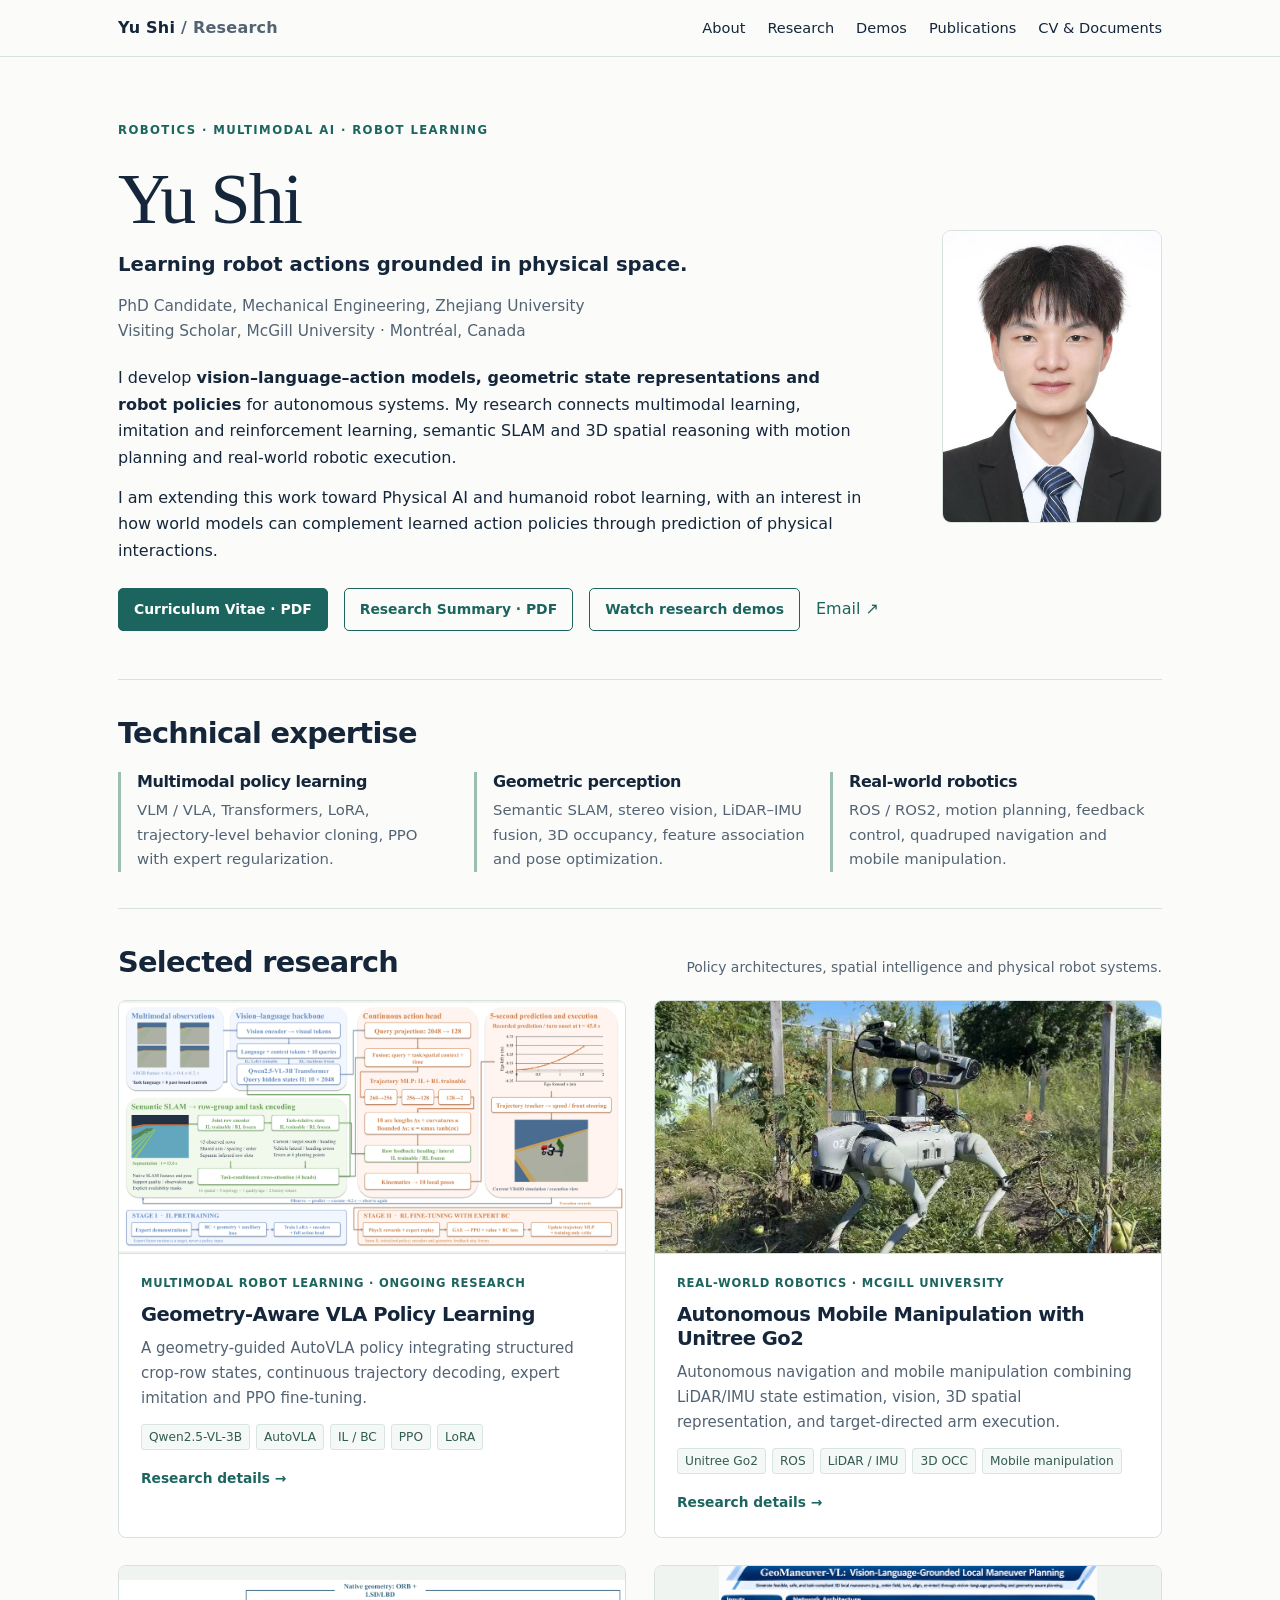
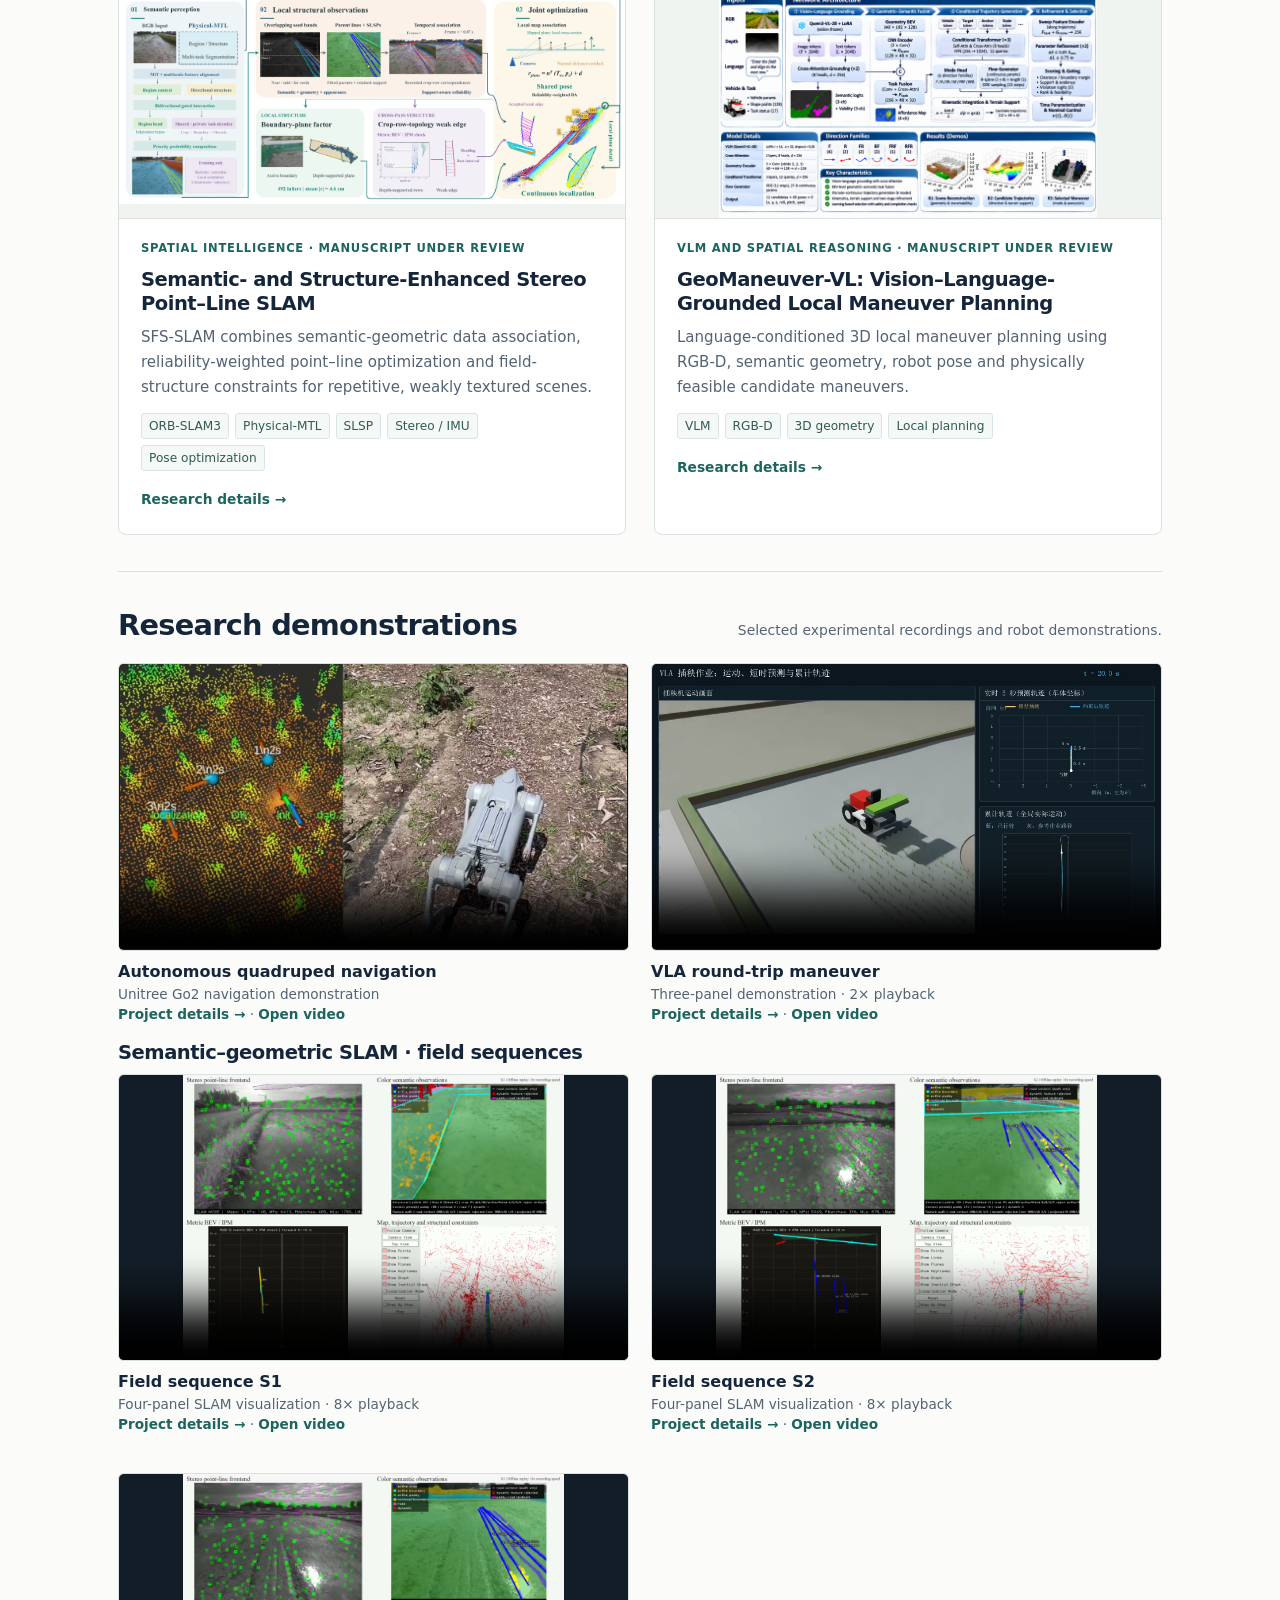
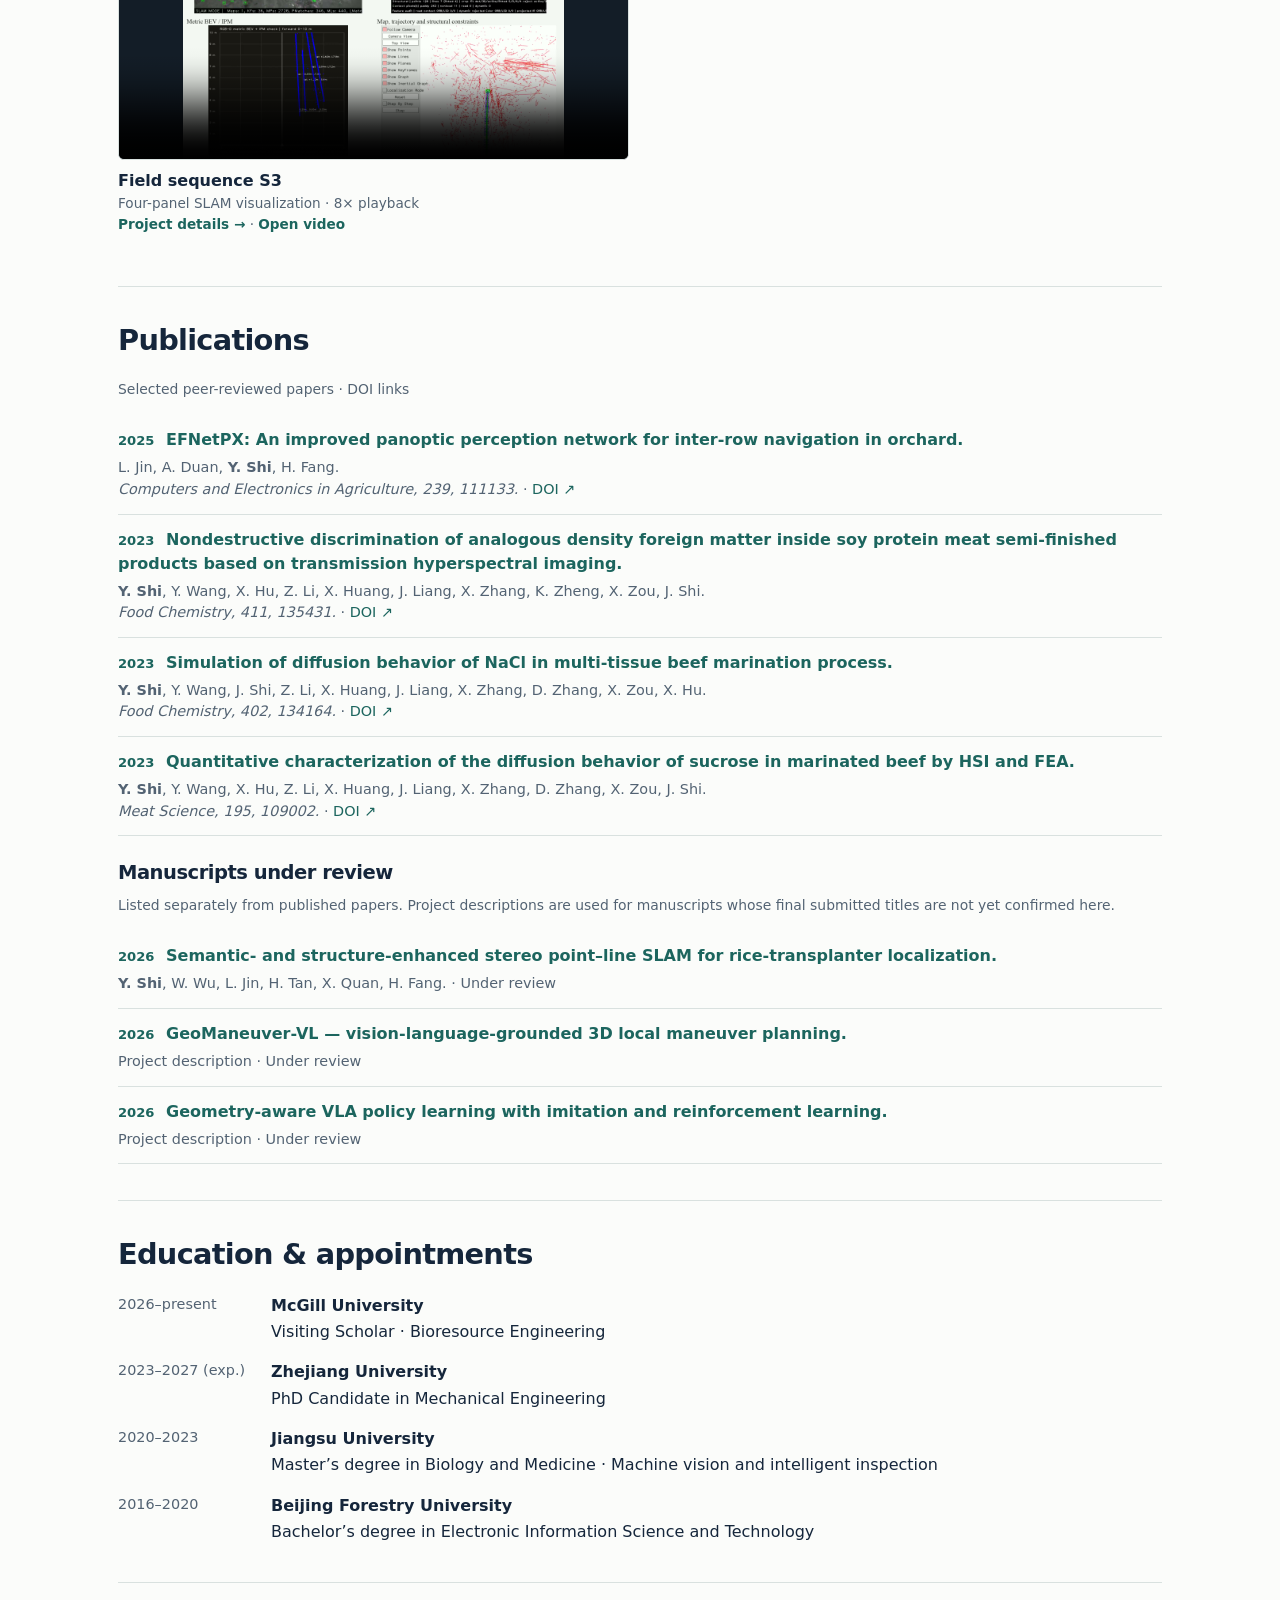
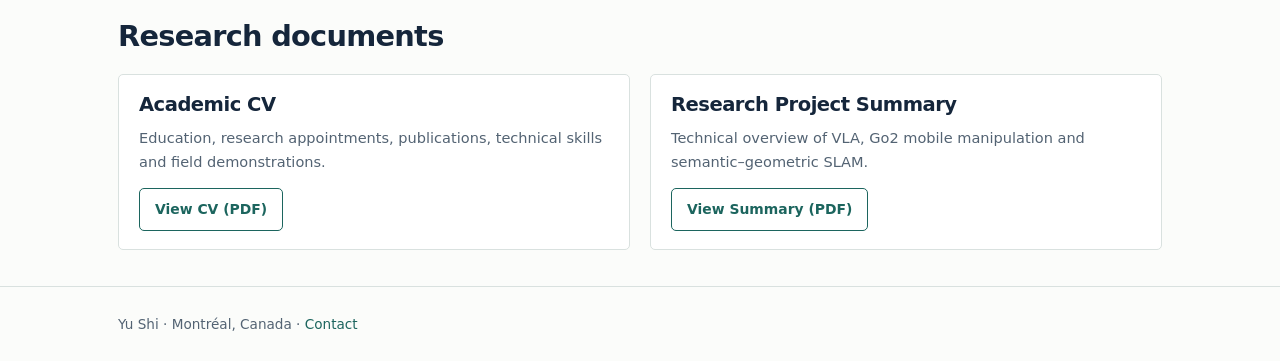
==== commit f0680a09: "Chapter 3" ====
--- a/index.html
+++ b/index.html
@@ -1,7 +1,7 @@
 <!DOCTYPE html><html lang="en"><head><meta charset="utf-8"><meta name="viewport" content="width=device-width,initial-scale=1"><title>Academic Homepage | Yu Shi</title><meta name="description" content="Research in robot learning, geometric perception and real-world robotic systems."><link rel="stylesheet" href="style.css"><link rel="icon" href="assets/favicon.svg" type="image/svg+xml"></head><body><a class="skip" href="#main">Skip to content</a><header><div class="nav"><a class="brand" href="index.html">Yu Shi<span class="subtle"> / Research</span></a><nav aria-label="Main navigation"><a href="index.html#about">About</a><a href="index.html#research">Research</a><a href="index.html#demos">Demos</a><a href="index.html#publications">Publications</a><a href="index.html#documents">CV &amp; Documents</a></nav></div></header><main id="main" class="wrap"><section id="about" class="hero"><div class="hero-content"><div class="hero-main"><p class="eyebrow">Robotics · Multimodal AI · Robot Learning</p><h1>Yu Shi</h1><p class="lead">Learning robot actions grounded in physical space.</p><p class="affiliation">PhD Candidate, Mechanical Engineering, Zhejiang University<br>Visiting Scholar, McGill University · Montréal, Canada</p></div><div class="bio"><p>I develop <strong>vision–language–action models, geometric state representations and robot policies</strong> for autonomous systems. My research connects multimodal learning, imitation and reinforcement learning, semantic SLAM and 3D spatial reasoning with motion planning and real-world robotic execution.</p><p>I am extending this work toward Physical AI and humanoid robot learning, with an interest in how world models can complement learned action policies through prediction of physical interactions.</p></div><div class="links"><a class="button primary" href="assets/cv.pdf">Curriculum Vitae · PDF</a><a class="button" href="assets/research-summary.pdf">Research Summary · PDF</a><a class="button" href="#demos">Watch research demos</a><a href="mailto:yu.shi6@mail.mcgill.ca">Email ↗</a></div></div><img class="portrait" src="assets/portrait.jpg" alt="Portrait of Yu Shi"></section>
 <section class="section" id="expertise"><h2>Technical expertise</h2><div class="expertise"><div><h3>Multimodal policy learning</h3><p>VLM / VLA, Transformers, LoRA, trajectory-level behavior cloning, PPO with expert regularization.</p></div><div><h3>Geometric perception</h3><p>Semantic SLAM, stereo vision, LiDAR–IMU fusion, 3D occupancy, feature association and pose optimization.</p></div><div><h3>Real-world robotics</h3><p>ROS / ROS2, motion planning, feedback control, quadruped navigation and mobile manipulation.</p></div></div></section>
-<section class="section" id="research"><div class="section-head"><h2>Selected research</h2><p class="small">Policy architectures, spatial intelligence and physical robot systems.</p></div><div class="projects"><article class="project"><a href="projects/vla.html" aria-label="View Geometry-Aware VLA Policy Learning"><div class="thumb "><img src="assets/vla-architecture.webp" alt="Geometry-Aware VLA Policy Learning" loading="lazy"></div></a><div class="project-body"><div class="meta">Multimodal robot learning · Ongoing research</div><h3><a href="projects/vla.html">Geometry-Aware VLA Policy Learning</a></h3><p>A geometry-guided AutoVLA policy integrating structured crop-row states, continuous trajectory decoding, expert imitation and PPO fine-tuning.</p><div class="tags"><span>Qwen2.5-VL-3B</span><span>AutoVLA</span><span>IL / BC</span><span>PPO</span><span>LoRA</span></div><a class="project-link" href="projects/vla.html">Research details →</a></div></article><article class="project"><a href="projects/go2.html" aria-label="View Autonomous Mobile Manipulation with Unitree Go2"><div class="thumb photo"><img src="assets/go2-field.jpg" alt="Autonomous Mobile Manipulation with Unitree Go2" loading="lazy"></div></a><div class="project-body"><div class="meta">Real-world robotics · McGill University</div><h3><a href="projects/go2.html">Autonomous Mobile Manipulation with Unitree Go2</a></h3><p>Autonomous navigation and mobile manipulation combining LiDAR/IMU state estimation, vision, 3D spatial representation, and target-directed arm execution.</p><div class="tags"><span>Unitree Go2</span><span>ROS</span><span>LiDAR / IMU</span><span>3D OCC</span><span>Mobile manipulation</span></div><a class="project-link" href="projects/go2.html">Research details →</a></div></article><article class="project"><a href="projects/slam.html" aria-label="View Semantic- and Structure-Enhanced Stereo Point–Line SLAM"><div class="thumb "><img src="assets/slam-architecture.webp" alt="Semantic- and Structure-Enhanced Stereo Point–Line SLAM" loading="lazy"></div></a><div class="project-body"><div class="meta">Spatial intelligence · Manuscript under review</div><h3><a href="projects/slam.html">Semantic- and Structure-Enhanced Stereo Point–Line SLAM</a></h3><p>SFS-SLAM combines semantic-geometric data association, reliability-weighted point–line optimization and field-structure constraints for repetitive, weakly textured scenes.</p><div class="tags"><span>ORB-SLAM3</span><span>Physical-MTL</span><span>SLSP</span><span>Stereo / IMU</span><span>Pose optimization</span></div><a class="project-link" href="projects/slam.html">Research details →</a></div></article><article class="project"><a href="projects/geomaneuver.html" aria-label="View GeoManeuver-VL: Vision–Language-Grounded Local Maneuver Planning"><div class="thumb"><div class="pipeline"><div>RGB-D &amp;<br>task language</div><b>→</b><div>Semantic<br>3D geometry</div><b>→</b><div>Feasible<br>maneuvers</div></div></div></a><div class="project-body"><div class="meta">VLM and spatial reasoning · Manuscript under review</div><h3><a href="projects/geomaneuver.html">GeoManeuver-VL: Vision–Language-Grounded Local Maneuver Planning</a></h3><p>Language-conditioned 3D local maneuver planning using RGB-D, semantic geometry, robot pose and physically feasible candidate maneuvers.</p><div class="tags"><span>VLM</span><span>RGB-D</span><span>3D geometry</span><span>Local planning</span></div><a class="project-link" href="projects/geomaneuver.html">Research details →</a></div></article></div></section>
+<section class="section" id="research"><div class="section-head"><h2>Selected research</h2><p class="small">Policy architectures, spatial intelligence and physical robot systems.</p></div><div class="projects"><article class="project"><a href="projects/vla.html" aria-label="View Geometry-Aware VLA Policy Learning"><div class="thumb "><img src="assets/vla-architecture.webp" alt="Geometry-Aware VLA Policy Learning" loading="lazy"></div></a><div class="project-body"><div class="meta">Multimodal robot learning · Ongoing research</div><h3><a href="projects/vla.html">Geometry-Aware VLA Policy Learning</a></h3><p>A geometry-guided AutoVLA policy integrating structured crop-row states, continuous trajectory decoding, expert imitation and PPO fine-tuning.</p><div class="tags"><span>Qwen2.5-VL-3B</span><span>AutoVLA</span><span>IL / BC</span><span>PPO</span><span>LoRA</span></div><a class="project-link" href="projects/vla.html">Research details →</a></div></article><article class="project"><a href="projects/go2.html" aria-label="View Autonomous Mobile Manipulation with Unitree Go2"><div class="thumb photo"><img src="assets/go2-field.jpg" alt="Autonomous Mobile Manipulation with Unitree Go2" loading="lazy"></div></a><div class="project-body"><div class="meta">Real-world robotics · McGill University</div><h3><a href="projects/go2.html">Autonomous Mobile Manipulation with Unitree Go2</a></h3><p>Autonomous navigation and mobile manipulation combining LiDAR/IMU state estimation, vision, 3D spatial representation, and target-directed arm execution.</p><div class="tags"><span>Unitree Go2</span><span>ROS</span><span>LiDAR / IMU</span><span>3D OCC</span><span>Mobile manipulation</span></div><a class="project-link" href="projects/go2.html">Research details →</a></div></article><article class="project"><a href="projects/slam.html" aria-label="View Semantic- and Structure-Enhanced Stereo Point–Line SLAM"><div class="thumb "><img src="assets/slam-architecture.webp" alt="Semantic- and Structure-Enhanced Stereo Point–Line SLAM" loading="lazy"></div></a><div class="project-body"><div class="meta">Spatial intelligence · Manuscript under review</div><h3><a href="projects/slam.html">Semantic- and Structure-Enhanced Stereo Point–Line SLAM</a></h3><p>SFS-SLAM combines semantic-geometric data association, reliability-weighted point–line optimization and field-structure constraints for repetitive, weakly textured scenes.</p><div class="tags"><span>ORB-SLAM3</span><span>Physical-MTL</span><span>SLSP</span><span>Stereo / IMU</span><span>Pose optimization</span></div><a class="project-link" href="projects/slam.html">Research details →</a></div></article><article class="project"><a href="projects/geomaneuver.html" aria-label="View GeoManeuver-VL: Vision–Language-Grounded Local Maneuver Planning"><div class="thumb"><img src="assets/geomaneuver-architecture.png.png" alt="GeoManeuver-VL network architecture: vision-language grounding, geometric fusion, trajectory generation and refinement." loading="lazy"></div></a><div class="project-body"><div class="meta">VLM and spatial reasoning · Manuscript under review</div><h3><a href="projects/geomaneuver.html">GeoManeuver-VL: Vision–Language-Grounded Local Maneuver Planning</a></h3><p>Language-conditioned 3D local maneuver planning using RGB-D, semantic geometry, robot pose and physically feasible candidate maneuvers.</p><div class="tags"><span>VLM</span><span>RGB-D</span><span>3D geometry</span><span>Local planning</span></div><a class="project-link" href="projects/geomaneuver.html">Research details →</a></div></article></div></section>
 <section class="section" id="demos"><div class="section-head"><h2>Research demonstrations</h2><p class="small">Selected experimental recordings and robot demonstrations.</p></div><div class="demo-grid"><figure class="demo-video"><video controls preload="none" playsinline poster="assets/videos/navigation_v2.jpg" aria-label="Autonomous quadruped navigation"><source src="assets/videos/navigation_v2.mp4" type="video/mp4">Your browser does not support embedded video.</video><figcaption><strong>Autonomous quadruped navigation</strong><br>Unitree Go2 navigation demonstration<br><a href="projects/go2.html#demos">Project details →</a> · <a href="assets/videos/navigation_v2.mp4">Open video</a></figcaption></figure><figure class="demo-video"><video controls preload="none" playsinline poster="assets/videos/vla_roundtrip_three_panel_2x.jpg" aria-label="VLA round-trip maneuver"><source src="assets/videos/vla_roundtrip_three_panel_2x.mp4" type="video/mp4">Your browser does not support embedded video.</video><figcaption><strong>VLA round-trip maneuver</strong><br>Three-panel demonstration · 2× playback<br><a href="projects/vla.html#demos">Project details →</a> · <a href="assets/videos/vla_roundtrip_three_panel_2x.mp4">Open video</a></figcaption></figure></div><h3>Semantic–geometric SLAM · field sequences</h3><div class="demo-grid"><figure class="demo-video"><video controls preload="none" playsinline poster="assets/videos/S1_A7_Viewer_2x2_presentation_8x.jpg" aria-label="Field sequence S1"><source src="assets/videos/S1_A7_Viewer_2x2_presentation_8x.mp4" type="video/mp4">Your browser does not support embedded video.</video><figcaption><strong>Field sequence S1</strong><br>Four-panel SLAM visualization · 8× playback<br><a href="projects/slam.html#demos">Project details →</a> · <a href="assets/videos/S1_A7_Viewer_2x2_presentation_8x.mp4">Open video</a></figcaption></figure><figure class="demo-video"><video controls preload="none" playsinline poster="assets/videos/S2_A7_Viewer_2x2_presentation_8x.jpg" aria-label="Field sequence S2"><source src="assets/videos/S2_A7_Viewer_2x2_presentation_8x.mp4" type="video/mp4">Your browser does not support embedded video.</video><figcaption><strong>Field sequence S2</strong><br>Four-panel SLAM visualization · 8× playback<br><a href="projects/slam.html#demos">Project details →</a> · <a href="assets/videos/S2_A7_Viewer_2x2_presentation_8x.mp4">Open video</a></figcaption></figure><figure class="demo-video"><video controls preload="none" playsinline poster="assets/videos/S3_A7_Viewer_2x2_presentation_8x.jpg" aria-label="Field sequence S3"><source src="assets/videos/S3_A7_Viewer_2x2_presentation_8x.mp4" type="video/mp4">Your browser does not support embedded video.</video><figcaption><strong>Field sequence S3</strong><br>Four-panel SLAM visualization · 8× playback<br><a href="projects/slam.html#demos">Project details →</a> · <a href="assets/videos/S3_A7_Viewer_2x2_presentation_8x.mp4">Open video</a></figcaption></figure></div></section>
 <section class="section" id="publications"><h2>Publications</h2><p class="small">Selected peer-reviewed papers · DOI links</p><ol class="publications"><li><span class="pub-year">2025</span><a class="publication-title" href="https://doi.org/10.1016/j.compag.2025.111133">EFNetPX: An improved panoptic perception network for inter-row navigation in orchard.</a><div class="publication-meta">L. Jin, A. Duan, <strong>Y. Shi</strong>, H. Fang.<br><em>Computers and Electronics in Agriculture, 239, 111133.</em> · <a href="https://doi.org/10.1016/j.compag.2025.111133">DOI ↗</a></div></li><li><span class="pub-year">2023</span><a class="publication-title" href="https://doi.org/10.1016/j.foodchem.2023.135431">Nondestructive discrimination of analogous density foreign matter inside soy protein meat semi-finished products based on transmission hyperspectral imaging.</a><div class="publication-meta"><strong>Y. Shi</strong>, Y. Wang, X. Hu, Z. Li, X. Huang, J. Liang, X. Zhang, K. Zheng, X. Zou, J. Shi.<br><em>Food Chemistry, 411, 135431.</em> · <a href="https://doi.org/10.1016/j.foodchem.2023.135431">DOI ↗</a></div></li><li><span class="pub-year">2023</span><a class="publication-title" href="https://doi.org/10.1016/j.foodchem.2022.134164">Simulation of diffusion behavior of NaCl in multi-tissue beef marination process.</a><div class="publication-meta"><strong>Y. Shi</strong>, Y. Wang, J. Shi, Z. Li, X. Huang, J. Liang, X. Zhang, D. Zhang, X. Zou, X. Hu.<br><em>Food Chemistry, 402, 134164.</em> · <a href="https://doi.org/10.1016/j.foodchem.2022.134164">DOI ↗</a></div></li><li><span class="pub-year">2023</span><a class="publication-title" href="https://doi.org/10.1016/j.meatsci.2022.109002">Quantitative characterization of the diffusion behavior of sucrose in marinated beef by HSI and FEA.</a><div class="publication-meta"><strong>Y. Shi</strong>, Y. Wang, X. Hu, Z. Li, X. Huang, J. Liang, X. Zhang, D. Zhang, X. Zou, J. Shi.<br><em>Meat Science, 195, 109002.</em> · <a href="https://doi.org/10.1016/j.meatsci.2022.109002">DOI ↗</a></div></li></ol><h3 style="margin-top:25px">Manuscripts under review</h3><p class="small">Listed separately from published papers. Project descriptions are used for manuscripts whose final submitted titles are not yet confirmed here.</p><ul class="publications"><li><span class="pub-year">2026</span><a class="publication-title" href="projects/slam.html">Semantic- and structure-enhanced stereo point–line SLAM for rice-transplanter localization.</a><div class="publication-meta"><strong>Y. Shi</strong>, W. Wu, L. Jin, H. Tan, X. Quan, H. Fang. · Under review</div></li><li><span class="pub-year">2026</span><a class="publication-title" href="projects/geomaneuver.html">GeoManeuver-VL — vision-language-grounded 3D local maneuver planning.</a><div class="publication-meta">Project description · Under review</div></li><li><span class="pub-year">2026</span><a class="publication-title" href="projects/vla.html">Geometry-aware VLA policy learning with imitation and reinforcement learning.</a><div class="publication-meta">Project description · Under review</div></li></ul></section>
 <section class="section" id="education"><h2>Education &amp; appointments</h2><div class="timeline"><div><span class="date">2026–present</span><div><strong>McGill University</strong><br>Visiting Scholar · Bioresource Engineering</div></div><div><span class="date">2023–2027 (exp.)</span><div><strong>Zhejiang University</strong><br>PhD Candidate in Mechanical Engineering</div></div><div><span class="date">2020–2023</span><div><strong>Jiangsu University</strong><br>Master’s degree in Biology and Medicine · Machine vision and intelligent inspection</div></div><div><span class="date">2016–2020</span><div><strong>Beijing Forestry University</strong><br>Bachelor’s degree in Electronic Information Science and Technology</div></div></div></section>
-<section class="section" id="documents"><h2>Research documents</h2><div class="doc-list"><div><h3>Academic CV</h3><p>Education, research appointments, publications, technical skills and field demonstrations.</p><a class="button" href="assets/cv.pdf">View CV (PDF)</a></div><div><h3>Research Project Summary</h3><p>Technical overview of VLA, Go2 mobile manipulation and semantic–geometric SLAM.</p><a class="button" href="assets/research-summary.pdf">View Summary (PDF)</a></div></div></section></main><footer><div class="wrap">Yu Shi · Montréal, Canada · <a href="mailto:yu.shi6@mail.mcgill.ca">Contact</a></div></footer></body></html>+<section class="section" id="documents"><h2>Research documents</h2><div class="doc-list"><div><h3>Academic CV</h3><p>Education, research appointments, publications, technical skills and field demonstrations.</p><a class="button" href="assets/cv.pdf">View CV (PDF)</a></div><div><h3>Research Project Summary</h3><p>Technical overview of VLA, Go2 mobile manipulation and semantic–geometric SLAM.</p><a class="button" href="assets/research-summary.pdf">View Summary (PDF)</a></div></div></section></main><footer><div class="wrap">Yu Shi · Montréal, Canada · <a href="mailto:yu.shi6@mail.mcgill.ca">Contact</a></div></footer></body></html>
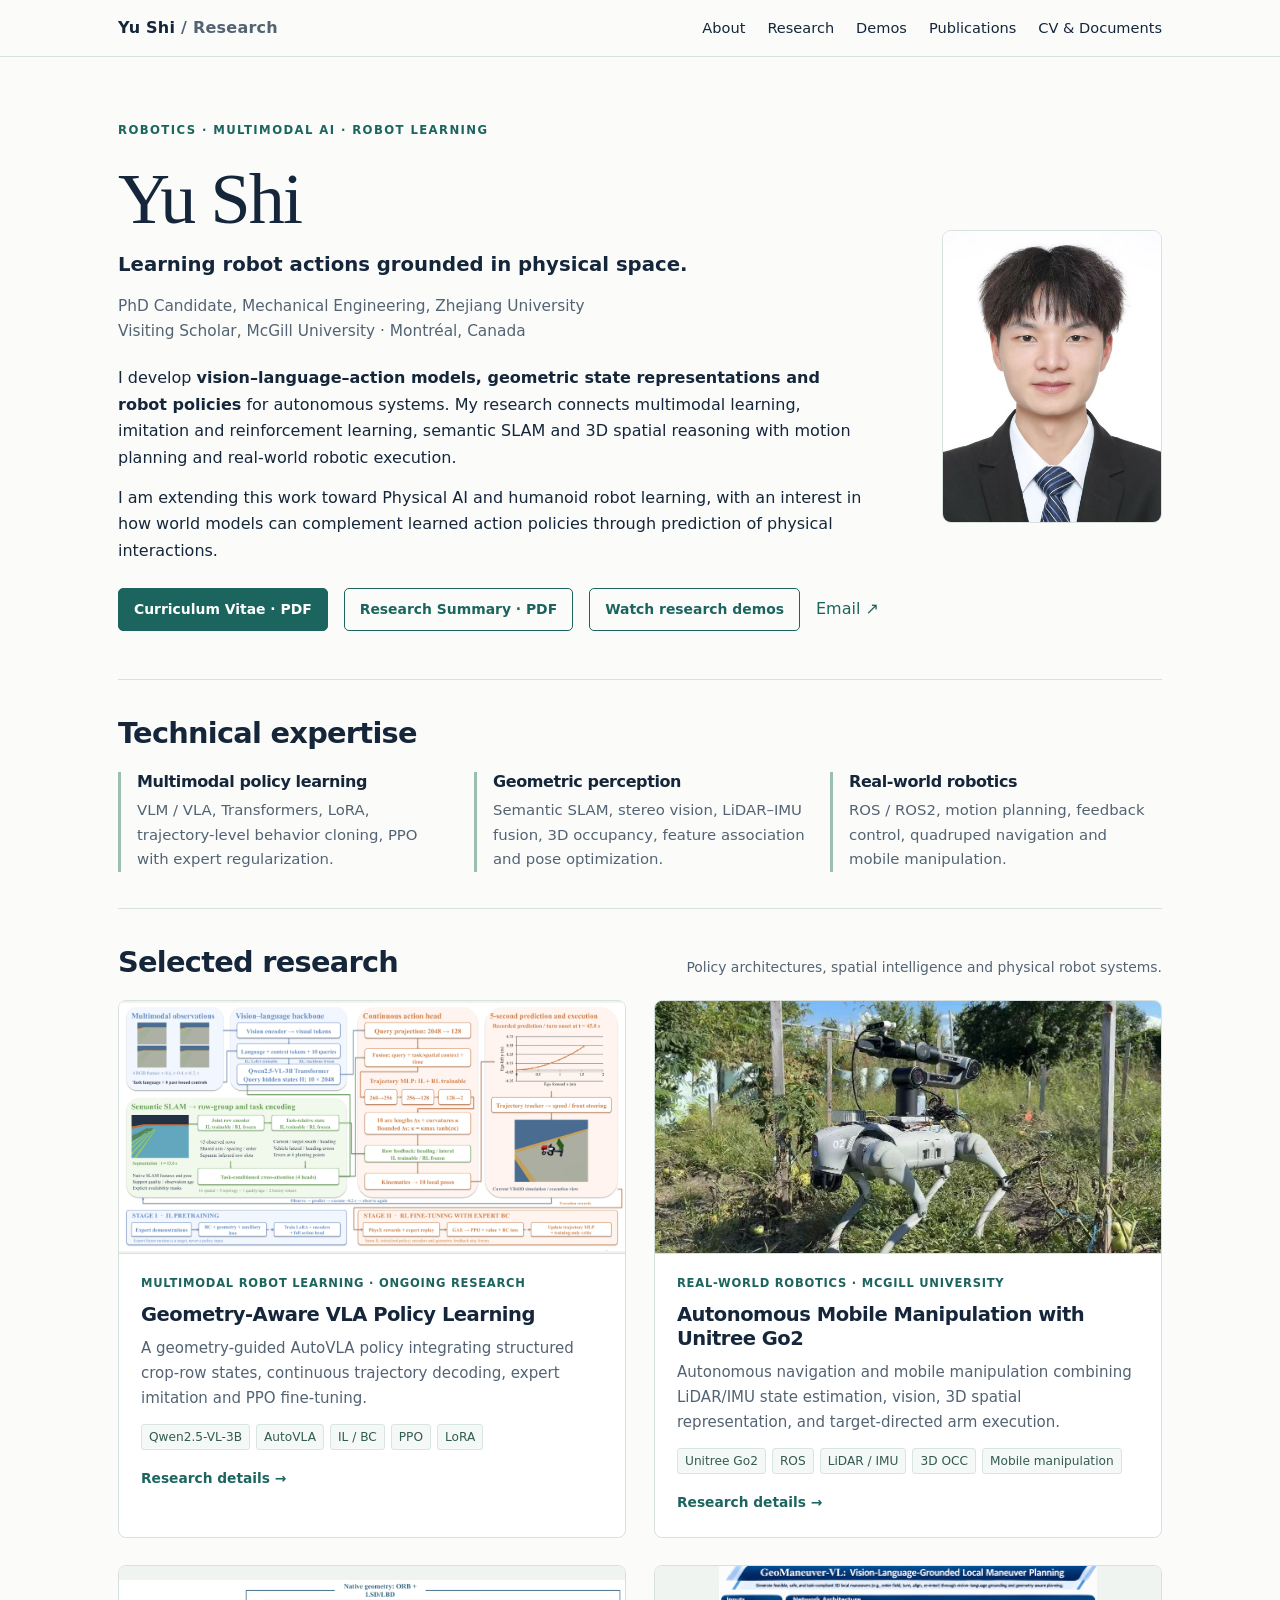
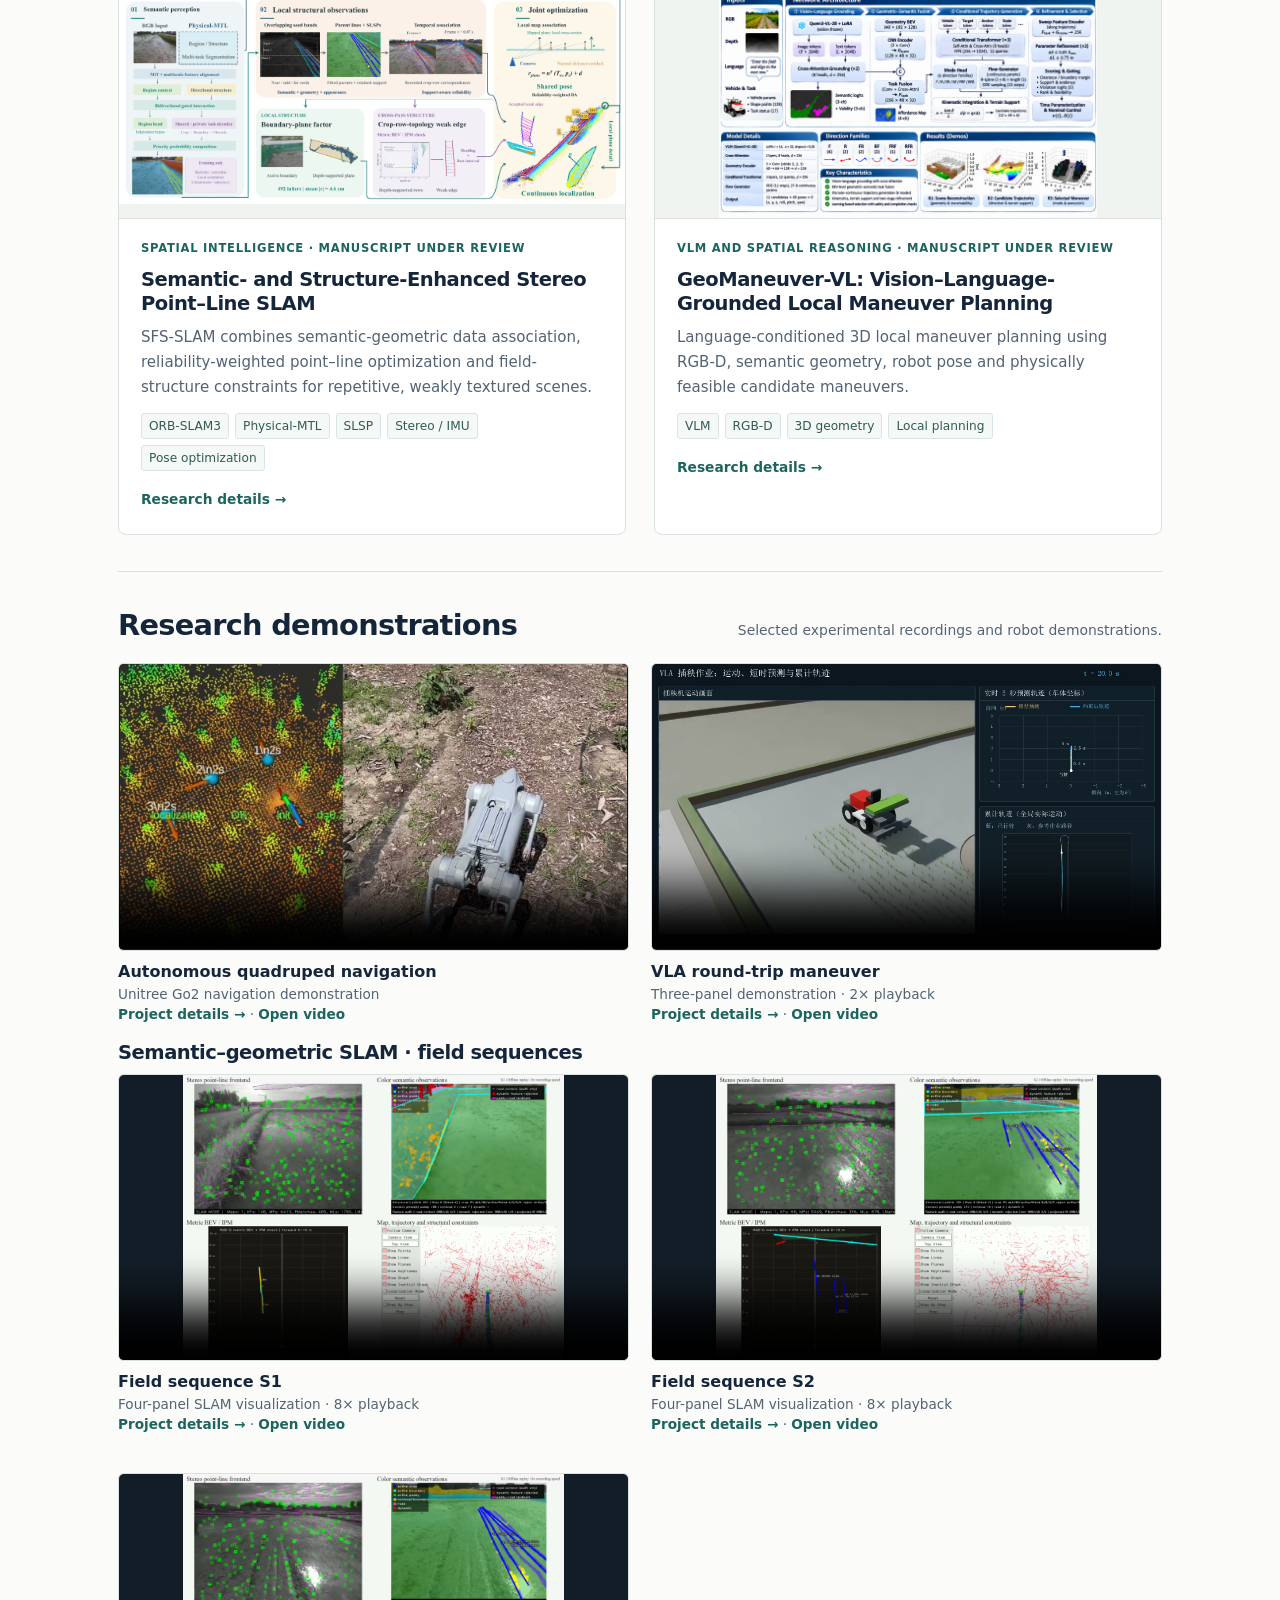
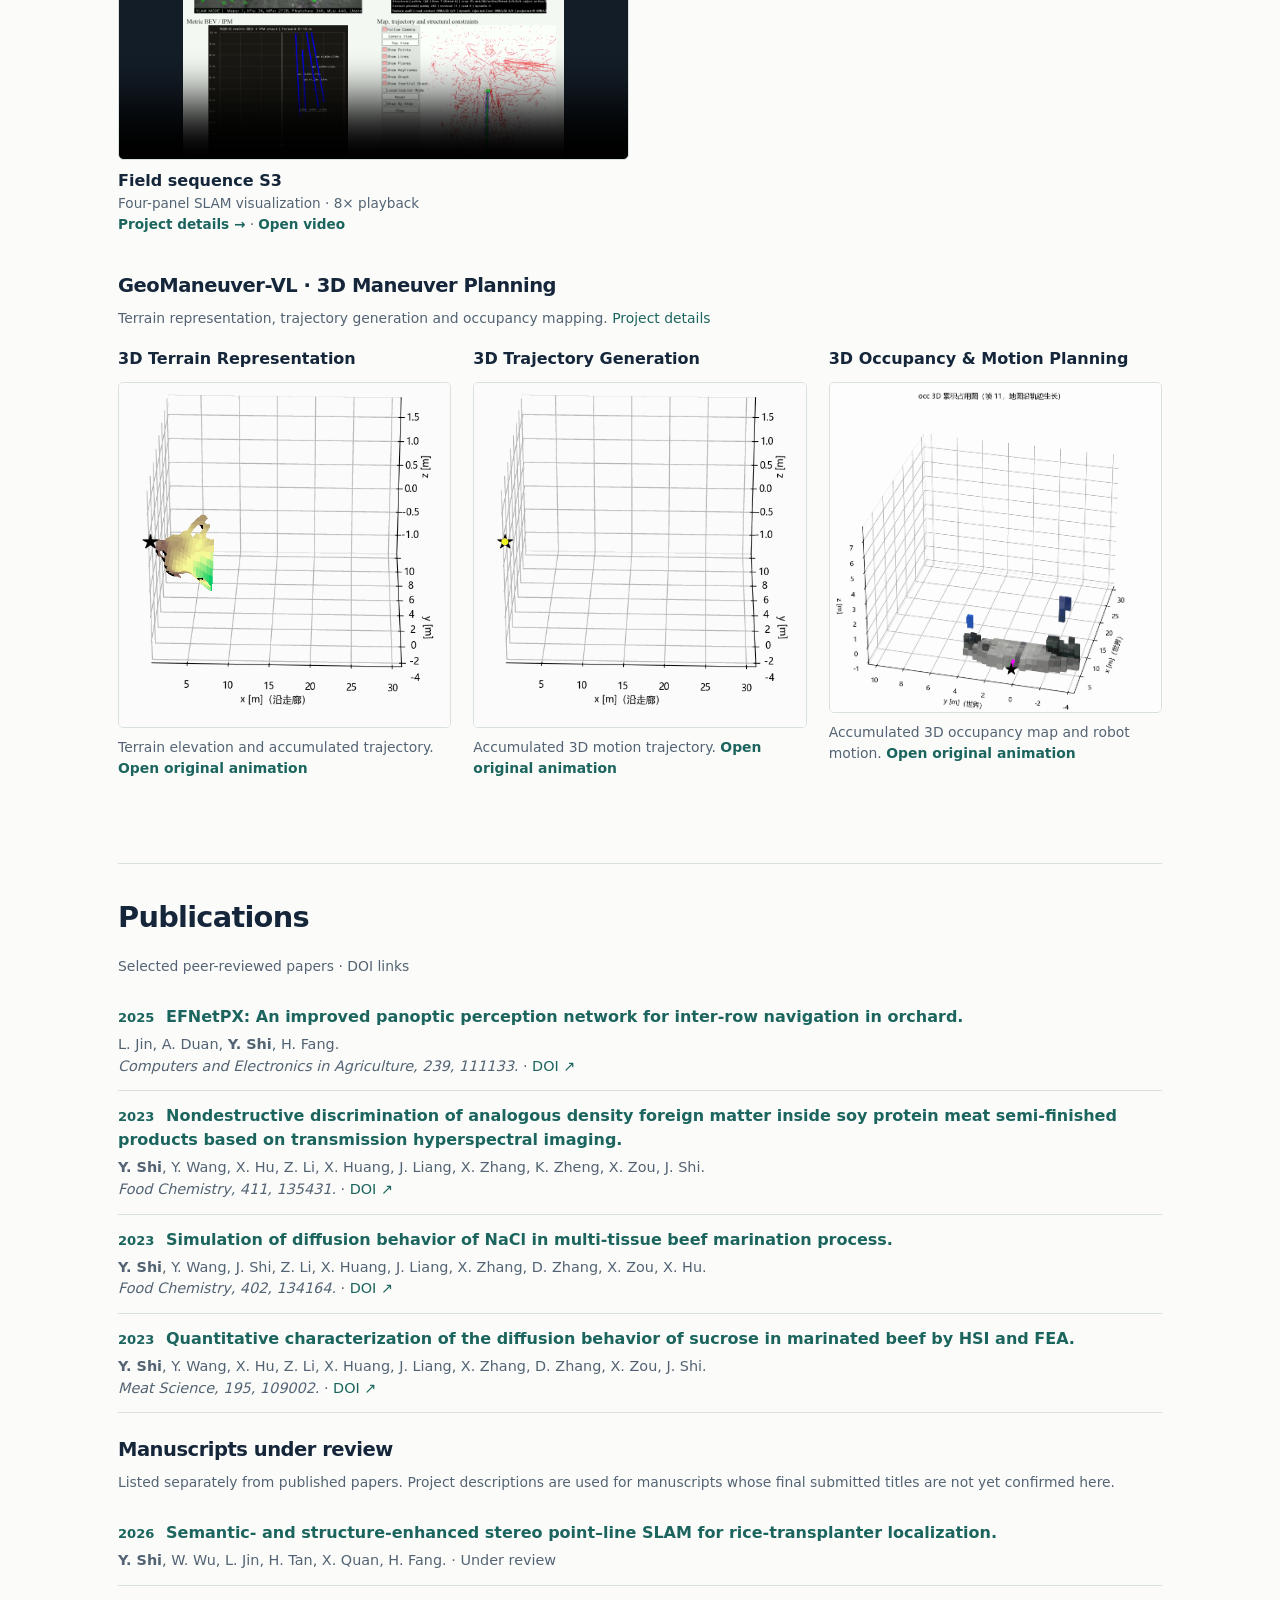
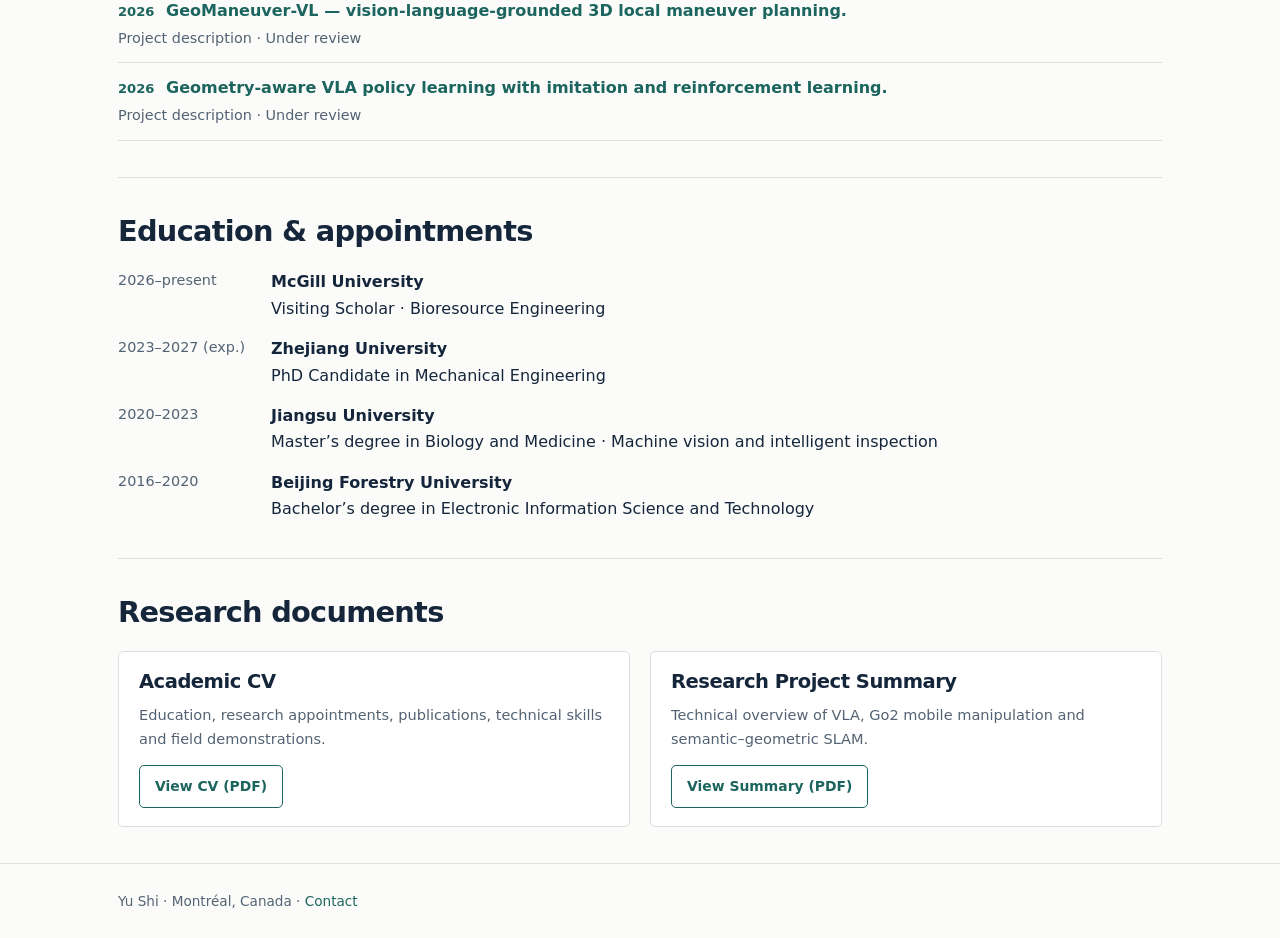
==== commit ef0e8af9: "Show GeoManeuver GIF demonstrations on homepage" ====
--- a/index.html
+++ b/index.html
@@ -1,7 +1,7 @@
 <!DOCTYPE html><html lang="en"><head><meta charset="utf-8"><meta name="viewport" content="width=device-width,initial-scale=1"><title>Academic Homepage | Yu Shi</title><meta name="description" content="Research in robot learning, geometric perception and real-world robotic systems."><link rel="stylesheet" href="style.css"><link rel="icon" href="assets/favicon.svg" type="image/svg+xml"></head><body><a class="skip" href="#main">Skip to content</a><header><div class="nav"><a class="brand" href="index.html">Yu Shi<span class="subtle"> / Research</span></a><nav aria-label="Main navigation"><a href="index.html#about">About</a><a href="index.html#research">Research</a><a href="index.html#demos">Demos</a><a href="index.html#publications">Publications</a><a href="index.html#documents">CV &amp; Documents</a></nav></div></header><main id="main" class="wrap"><section id="about" class="hero"><div class="hero-content"><div class="hero-main"><p class="eyebrow">Robotics · Multimodal AI · Robot Learning</p><h1>Yu Shi</h1><p class="lead">Learning robot actions grounded in physical space.</p><p class="affiliation">PhD Candidate, Mechanical Engineering, Zhejiang University<br>Visiting Scholar, McGill University · Montréal, Canada</p></div><div class="bio"><p>I develop <strong>vision–language–action models, geometric state representations and robot policies</strong> for autonomous systems. My research connects multimodal learning, imitation and reinforcement learning, semantic SLAM and 3D spatial reasoning with motion planning and real-world robotic execution.</p><p>I am extending this work toward Physical AI and humanoid robot learning, with an interest in how world models can complement learned action policies through prediction of physical interactions.</p></div><div class="links"><a class="button primary" href="assets/cv.pdf">Curriculum Vitae · PDF</a><a class="button" href="assets/research-summary.pdf">Research Summary · PDF</a><a class="button" href="#demos">Watch research demos</a><a href="mailto:yu.shi6@mail.mcgill.ca">Email ↗</a></div></div><img class="portrait" src="assets/portrait.jpg" alt="Portrait of Yu Shi"></section>
 <section class="section" id="expertise"><h2>Technical expertise</h2><div class="expertise"><div><h3>Multimodal policy learning</h3><p>VLM / VLA, Transformers, LoRA, trajectory-level behavior cloning, PPO with expert regularization.</p></div><div><h3>Geometric perception</h3><p>Semantic SLAM, stereo vision, LiDAR–IMU fusion, 3D occupancy, feature association and pose optimization.</p></div><div><h3>Real-world robotics</h3><p>ROS / ROS2, motion planning, feedback control, quadruped navigation and mobile manipulation.</p></div></div></section>
 <section class="section" id="research"><div class="section-head"><h2>Selected research</h2><p class="small">Policy architectures, spatial intelligence and physical robot systems.</p></div><div class="projects"><article class="project"><a href="projects/vla.html" aria-label="View Geometry-Aware VLA Policy Learning"><div class="thumb "><img src="assets/vla-architecture.webp" alt="Geometry-Aware VLA Policy Learning" loading="lazy"></div></a><div class="project-body"><div class="meta">Multimodal robot learning · Ongoing research</div><h3><a href="projects/vla.html">Geometry-Aware VLA Policy Learning</a></h3><p>A geometry-guided AutoVLA policy integrating structured crop-row states, continuous trajectory decoding, expert imitation and PPO fine-tuning.</p><div class="tags"><span>Qwen2.5-VL-3B</span><span>AutoVLA</span><span>IL / BC</span><span>PPO</span><span>LoRA</span></div><a class="project-link" href="projects/vla.html">Research details →</a></div></article><article class="project"><a href="projects/go2.html" aria-label="View Autonomous Mobile Manipulation with Unitree Go2"><div class="thumb photo"><img src="assets/go2-field.jpg" alt="Autonomous Mobile Manipulation with Unitree Go2" loading="lazy"></div></a><div class="project-body"><div class="meta">Real-world robotics · McGill University</div><h3><a href="projects/go2.html">Autonomous Mobile Manipulation with Unitree Go2</a></h3><p>Autonomous navigation and mobile manipulation combining LiDAR/IMU state estimation, vision, 3D spatial representation, and target-directed arm execution.</p><div class="tags"><span>Unitree Go2</span><span>ROS</span><span>LiDAR / IMU</span><span>3D OCC</span><span>Mobile manipulation</span></div><a class="project-link" href="projects/go2.html">Research details →</a></div></article><article class="project"><a href="projects/slam.html" aria-label="View Semantic- and Structure-Enhanced Stereo Point–Line SLAM"><div class="thumb "><img src="assets/slam-architecture.webp" alt="Semantic- and Structure-Enhanced Stereo Point–Line SLAM" loading="lazy"></div></a><div class="project-body"><div class="meta">Spatial intelligence · Manuscript under review</div><h3><a href="projects/slam.html">Semantic- and Structure-Enhanced Stereo Point–Line SLAM</a></h3><p>SFS-SLAM combines semantic-geometric data association, reliability-weighted point–line optimization and field-structure constraints for repetitive, weakly textured scenes.</p><div class="tags"><span>ORB-SLAM3</span><span>Physical-MTL</span><span>SLSP</span><span>Stereo / IMU</span><span>Pose optimization</span></div><a class="project-link" href="projects/slam.html">Research details →</a></div></article><article class="project"><a href="projects/geomaneuver.html" aria-label="View GeoManeuver-VL: Vision–Language-Grounded Local Maneuver Planning"><div class="thumb"><img src="assets/geomaneuver-architecture.png.png" alt="GeoManeuver-VL network architecture: vision-language grounding, geometric fusion, trajectory generation and refinement." loading="lazy"></div></a><div class="project-body"><div class="meta">VLM and spatial reasoning · Manuscript under review</div><h3><a href="projects/geomaneuver.html">GeoManeuver-VL: Vision–Language-Grounded Local Maneuver Planning</a></h3><p>Language-conditioned 3D local maneuver planning using RGB-D, semantic geometry, robot pose and physically feasible candidate maneuvers.</p><div class="tags"><span>VLM</span><span>RGB-D</span><span>3D geometry</span><span>Local planning</span></div><a class="project-link" href="projects/geomaneuver.html">Research details →</a></div></article></div></section>
-<section class="section" id="demos"><div class="section-head"><h2>Research demonstrations</h2><p class="small">Selected experimental recordings and robot demonstrations.</p></div><div class="demo-grid"><figure class="demo-video"><video controls preload="none" playsinline poster="assets/videos/navigation_v2.jpg" aria-label="Autonomous quadruped navigation"><source src="assets/videos/navigation_v2.mp4" type="video/mp4">Your browser does not support embedded video.</video><figcaption><strong>Autonomous quadruped navigation</strong><br>Unitree Go2 navigation demonstration<br><a href="projects/go2.html#demos">Project details →</a> · <a href="assets/videos/navigation_v2.mp4">Open video</a></figcaption></figure><figure class="demo-video"><video controls preload="none" playsinline poster="assets/videos/vla_roundtrip_three_panel_2x.jpg" aria-label="VLA round-trip maneuver"><source src="assets/videos/vla_roundtrip_three_panel_2x.mp4" type="video/mp4">Your browser does not support embedded video.</video><figcaption><strong>VLA round-trip maneuver</strong><br>Three-panel demonstration · 2× playback<br><a href="projects/vla.html#demos">Project details →</a> · <a href="assets/videos/vla_roundtrip_three_panel_2x.mp4">Open video</a></figcaption></figure></div><h3>Semantic–geometric SLAM · field sequences</h3><div class="demo-grid"><figure class="demo-video"><video controls preload="none" playsinline poster="assets/videos/S1_A7_Viewer_2x2_presentation_8x.jpg" aria-label="Field sequence S1"><source src="assets/videos/S1_A7_Viewer_2x2_presentation_8x.mp4" type="video/mp4">Your browser does not support embedded video.</video><figcaption><strong>Field sequence S1</strong><br>Four-panel SLAM visualization · 8× playback<br><a href="projects/slam.html#demos">Project details →</a> · <a href="assets/videos/S1_A7_Viewer_2x2_presentation_8x.mp4">Open video</a></figcaption></figure><figure class="demo-video"><video controls preload="none" playsinline poster="assets/videos/S2_A7_Viewer_2x2_presentation_8x.jpg" aria-label="Field sequence S2"><source src="assets/videos/S2_A7_Viewer_2x2_presentation_8x.mp4" type="video/mp4">Your browser does not support embedded video.</video><figcaption><strong>Field sequence S2</strong><br>Four-panel SLAM visualization · 8× playback<br><a href="projects/slam.html#demos">Project details →</a> · <a href="assets/videos/S2_A7_Viewer_2x2_presentation_8x.mp4">Open video</a></figcaption></figure><figure class="demo-video"><video controls preload="none" playsinline poster="assets/videos/S3_A7_Viewer_2x2_presentation_8x.jpg" aria-label="Field sequence S3"><source src="assets/videos/S3_A7_Viewer_2x2_presentation_8x.mp4" type="video/mp4">Your browser does not support embedded video.</video><figcaption><strong>Field sequence S3</strong><br>Four-panel SLAM visualization · 8× playback<br><a href="projects/slam.html#demos">Project details →</a> · <a href="assets/videos/S3_A7_Viewer_2x2_presentation_8x.mp4">Open video</a></figcaption></figure></div></section>
+<section class="section" id="demos"><div class="section-head"><h2>Research demonstrations</h2><p class="small">Selected experimental recordings and robot demonstrations.</p></div><div class="demo-grid"><figure class="demo-video"><video controls preload="none" playsinline poster="assets/videos/navigation_v2.jpg" aria-label="Autonomous quadruped navigation"><source src="assets/videos/navigation_v2.mp4" type="video/mp4">Your browser does not support embedded video.</video><figcaption><strong>Autonomous quadruped navigation</strong><br>Unitree Go2 navigation demonstration<br><a href="projects/go2.html#demos">Project details →</a> · <a href="assets/videos/navigation_v2.mp4">Open video</a></figcaption></figure><figure class="demo-video"><video controls preload="none" playsinline poster="assets/videos/vla_roundtrip_three_panel_2x.jpg" aria-label="VLA round-trip maneuver"><source src="assets/videos/vla_roundtrip_three_panel_2x.mp4" type="video/mp4">Your browser does not support embedded video.</video><figcaption><strong>VLA round-trip maneuver</strong><br>Three-panel demonstration · 2× playback<br><a href="projects/vla.html#demos">Project details →</a> · <a href="assets/videos/vla_roundtrip_three_panel_2x.mp4">Open video</a></figcaption></figure></div><h3>Semantic–geometric SLAM · field sequences</h3><div class="demo-grid"><figure class="demo-video"><video controls preload="none" playsinline poster="assets/videos/S1_A7_Viewer_2x2_presentation_8x.jpg" aria-label="Field sequence S1"><source src="assets/videos/S1_A7_Viewer_2x2_presentation_8x.mp4" type="video/mp4">Your browser does not support embedded video.</video><figcaption><strong>Field sequence S1</strong><br>Four-panel SLAM visualization · 8× playback<br><a href="projects/slam.html#demos">Project details →</a> · <a href="assets/videos/S1_A7_Viewer_2x2_presentation_8x.mp4">Open video</a></figcaption></figure><figure class="demo-video"><video controls preload="none" playsinline poster="assets/videos/S2_A7_Viewer_2x2_presentation_8x.jpg" aria-label="Field sequence S2"><source src="assets/videos/S2_A7_Viewer_2x2_presentation_8x.mp4" type="video/mp4">Your browser does not support embedded video.</video><figcaption><strong>Field sequence S2</strong><br>Four-panel SLAM visualization · 8× playback<br><a href="projects/slam.html#demos">Project details →</a> · <a href="assets/videos/S2_A7_Viewer_2x2_presentation_8x.mp4">Open video</a></figcaption></figure><figure class="demo-video"><video controls preload="none" playsinline poster="assets/videos/S3_A7_Viewer_2x2_presentation_8x.jpg" aria-label="Field sequence S3"><source src="assets/videos/S3_A7_Viewer_2x2_presentation_8x.mp4" type="video/mp4">Your browser does not support embedded video.</video><figcaption><strong>Field sequence S3</strong><br>Four-panel SLAM visualization · 8× playback<br><a href="projects/slam.html#demos">Project details →</a> · <a href="assets/videos/S3_A7_Viewer_2x2_presentation_8x.mp4">Open video</a></figcaption></figure></div><div class="demo-section" id="geomaneuver-demos"><h3>GeoManeuver-VL · 3D Maneuver Planning</h3><p class="small">Terrain representation, trajectory generation and occupancy mapping. <a href="projects/geomaneuver.html#demos">Project details</a></p><div class="demo-grid geomaneuver-grid"><figure class="demo-video"><h4>3D Terrain Representation</h4><div class="gif-crop" style="position:relative;overflow:hidden;aspect-ratio:481.85549999999995/499.7758;border:1px solid var(--line);border-radius:5px;background:white"><img src="assets/videos/geomaneuver-terrain-trajectory.gif" alt="Terrain elevation and accumulated trajectory." loading="lazy" style="position:absolute;max-width:none;width:280.1669795197938%;height:124.05562654294187%;left:-23.167007536491752%;top:-24.055626542941855%;border:0;border-radius:0"></div><figcaption>Terrain elevation and accumulated trajectory. <a href="assets/videos/geomaneuver-terrain-trajectory.gif">Open original animation</a></figcaption></figure><figure class="demo-video"><h4>3D Trajectory Generation</h4><div class="gif-crop" style="position:relative;overflow:hidden;aspect-ratio:481.85549999999995/499.7758;border:1px solid var(--line);border-radius:5px;background:white"><img src="assets/videos/geomaneuver-terrain-trajectory.gif" alt="Accumulated 3D motion trajectory." loading="lazy" style="position:absolute;max-width:none;width:280.1669795197938%;height:124.05562654294187%;left:-162.83304849690418%;top:-24.055626542941855%;border:0;border-radius:0"></div><figcaption>Accumulated 3D motion trajectory. <a href="assets/videos/geomaneuver-terrain-trajectory.gif">Open original animation</a></figcaption></figure><figure class="demo-video"><h4>3D Occupancy &amp; Motion Planning</h4><div class="gif-crop" style="position:relative;overflow:hidden;aspect-ratio:762.7675/757.4166399999999;border:1px solid var(--line);border-radius:5px;background:white"><img src="assets/videos/geomaneuver-occupancy.gif" alt="Accumulated 3D occupancy map and robot motion." loading="lazy" style="position:absolute;max-width:none;width:180.2646284746007%;height:118.95698515416827%;left:-41.24094170241916%;top:-13.55395888846593%;border:0;border-radius:0"></div><figcaption>Accumulated 3D occupancy map and robot motion. <a href="assets/videos/geomaneuver-occupancy.gif">Open original animation</a></figcaption></figure></div></div></section>
 <section class="section" id="publications"><h2>Publications</h2><p class="small">Selected peer-reviewed papers · DOI links</p><ol class="publications"><li><span class="pub-year">2025</span><a class="publication-title" href="https://doi.org/10.1016/j.compag.2025.111133">EFNetPX: An improved panoptic perception network for inter-row navigation in orchard.</a><div class="publication-meta">L. Jin, A. Duan, <strong>Y. Shi</strong>, H. Fang.<br><em>Computers and Electronics in Agriculture, 239, 111133.</em> · <a href="https://doi.org/10.1016/j.compag.2025.111133">DOI ↗</a></div></li><li><span class="pub-year">2023</span><a class="publication-title" href="https://doi.org/10.1016/j.foodchem.2023.135431">Nondestructive discrimination of analogous density foreign matter inside soy protein meat semi-finished products based on transmission hyperspectral imaging.</a><div class="publication-meta"><strong>Y. Shi</strong>, Y. Wang, X. Hu, Z. Li, X. Huang, J. Liang, X. Zhang, K. Zheng, X. Zou, J. Shi.<br><em>Food Chemistry, 411, 135431.</em> · <a href="https://doi.org/10.1016/j.foodchem.2023.135431">DOI ↗</a></div></li><li><span class="pub-year">2023</span><a class="publication-title" href="https://doi.org/10.1016/j.foodchem.2022.134164">Simulation of diffusion behavior of NaCl in multi-tissue beef marination process.</a><div class="publication-meta"><strong>Y. Shi</strong>, Y. Wang, J. Shi, Z. Li, X. Huang, J. Liang, X. Zhang, D. Zhang, X. Zou, X. Hu.<br><em>Food Chemistry, 402, 134164.</em> · <a href="https://doi.org/10.1016/j.foodchem.2022.134164">DOI ↗</a></div></li><li><span class="pub-year">2023</span><a class="publication-title" href="https://doi.org/10.1016/j.meatsci.2022.109002">Quantitative characterization of the diffusion behavior of sucrose in marinated beef by HSI and FEA.</a><div class="publication-meta"><strong>Y. Shi</strong>, Y. Wang, X. Hu, Z. Li, X. Huang, J. Liang, X. Zhang, D. Zhang, X. Zou, J. Shi.<br><em>Meat Science, 195, 109002.</em> · <a href="https://doi.org/10.1016/j.meatsci.2022.109002">DOI ↗</a></div></li></ol><h3 style="margin-top:25px">Manuscripts under review</h3><p class="small">Listed separately from published papers. Project descriptions are used for manuscripts whose final submitted titles are not yet confirmed here.</p><ul class="publications"><li><span class="pub-year">2026</span><a class="publication-title" href="projects/slam.html">Semantic- and structure-enhanced stereo point–line SLAM for rice-transplanter localization.</a><div class="publication-meta"><strong>Y. Shi</strong>, W. Wu, L. Jin, H. Tan, X. Quan, H. Fang. · Under review</div></li><li><span class="pub-year">2026</span><a class="publication-title" href="projects/geomaneuver.html">GeoManeuver-VL — vision-language-grounded 3D local maneuver planning.</a><div class="publication-meta">Project description · Under review</div></li><li><span class="pub-year">2026</span><a class="publication-title" href="projects/vla.html">Geometry-aware VLA policy learning with imitation and reinforcement learning.</a><div class="publication-meta">Project description · Under review</div></li></ul></section>
 <section class="section" id="education"><h2>Education &amp; appointments</h2><div class="timeline"><div><span class="date">2026–present</span><div><strong>McGill University</strong><br>Visiting Scholar · Bioresource Engineering</div></div><div><span class="date">2023–2027 (exp.)</span><div><strong>Zhejiang University</strong><br>PhD Candidate in Mechanical Engineering</div></div><div><span class="date">2020–2023</span><div><strong>Jiangsu University</strong><br>Master’s degree in Biology and Medicine · Machine vision and intelligent inspection</div></div><div><span class="date">2016–2020</span><div><strong>Beijing Forestry University</strong><br>Bachelor’s degree in Electronic Information Science and Technology</div></div></div></section>
 <section class="section" id="documents"><h2>Research documents</h2><div class="doc-list"><div><h3>Academic CV</h3><p>Education, research appointments, publications, technical skills and field demonstrations.</p><a class="button" href="assets/cv.pdf">View CV (PDF)</a></div><div><h3>Research Project Summary</h3><p>Technical overview of VLA, Go2 mobile manipulation and semantic–geometric SLAM.</p><a class="button" href="assets/research-summary.pdf">View Summary (PDF)</a></div></div></section></main><footer><div class="wrap">Yu Shi · Montréal, Canada · <a href="mailto:yu.shi6@mail.mcgill.ca">Contact</a></div></footer></body></html>
--- a/style.css
+++ b/style.css
@@ -2,3 +2,6 @@
 :root{--ink:#15263b;--muted:#536373;--accent:#1c655e;--line:#d9e1df;--paper:#fbfcfa;--white:#fff;--soft:#edf4f1;--max:1100px}*{box-sizing:border-box}html{scroll-behavior:smooth;scroll-padding-top:82px}body{margin:0;background:var(--paper);color:var(--ink);font:16px/1.65 system-ui,-apple-system,BlinkMacSystemFont,"Segoe UI",sans-serif}a{color:var(--accent);text-decoration:none}a:hover{text-decoration:underline;text-underline-offset:4px}a:focus-visible,button:focus-visible{outline:3px solid #e3a852;outline-offset:4px}img{display:block;max-width:100%;height:auto}h1,h2,h3,p{margin-top:0}h1,h2,h3{line-height:1.23;letter-spacing:-.025em}h1{font-size:clamp(2.6rem,6vw,4.5rem);font-family:Georgia,"Times New Roman",serif;font-weight:400;margin-bottom:8px}h2{font-size:1.8rem;margin-bottom:20px}h3{font-size:1.22rem;margin-bottom:9px}p{margin-bottom:14px}header{position:sticky;top:0;z-index:10;background:rgba(251,252,250,.97);border-bottom:1px solid var(--line)}.nav{max-width:var(--max);margin:auto;padding:15px 28px;display:flex;gap:24px;justify-content:space-between;align-items:center}.brand{font-size:1rem;font-weight:750;letter-spacing:.015em;color:var(--ink)}nav{display:flex;gap:22px;align-items:center;flex-wrap:wrap}nav a{font-size:.91rem;color:var(--ink)}.wrap{max-width:var(--max);margin:auto;padding:0 28px}.hero{display:grid;grid-template-columns:minmax(0,1fr) 220px;gap:56px;align-items:center;padding:64px 0 48px}.eyebrow{font-size:.73rem;color:var(--accent);font-weight:800;letter-spacing:.12em;text-transform:uppercase;margin-bottom:14px}.lead{font-size:1.23rem;color:var(--ink);font-weight:550;line-height:1.45}.affiliation{font-size:.96rem;color:var(--muted);margin-bottom:21px}.bio{max-width:750px}.portrait{width:100%;max-width:220px;aspect-ratio:3/4;object-fit:cover;object-position:50% 23%;border-radius:9px;border:1px solid var(--line)}.links{display:flex;gap:10px 16px;flex-wrap:wrap;align-items:center;margin-top:24px}.button{padding:9px 15px;border:1px solid var(--accent);border-radius:5px;font-size:.87rem;font-weight:650;display:inline-block}.button.primary{background:var(--accent);color:white}.button:hover{background:var(--soft);color:var(--accent);text-decoration:none}.small{font-size:.87rem;color:var(--muted)}.section{border-top:1px solid var(--line);padding:36px 0}.section-head{display:flex;align-items:baseline;gap:16px;justify-content:space-between}.section-head .small{max-width:490px;text-align:right}.expertise{display:grid;grid-template-columns:repeat(3,1fr);gap:24px}.expertise>div{border-left:3px solid #9bbeb3;padding-left:16px}.expertise h3{font-size:1rem;margin-bottom:7px}.expertise p{font-size:.93rem;color:var(--muted);margin:0}.projects{display:grid;grid-template-columns:repeat(2,minmax(0,1fr));gap:27px 28px}.project{min-width:0;background:white;border:1px solid var(--line);border-radius:8px;overflow:hidden;display:flex;flex-direction:column}.project:hover{border-color:#9fb8af}.thumb{background:#f0f4f1;aspect-ratio:2/1;overflow:hidden;border-bottom:1px solid var(--line)}.thumb img{width:100%;height:100%;object-fit:contain}.thumb.photo img{object-fit:cover;object-position:50% 45%}.project-body{padding:20px 22px 22px;flex:1}.project-body h3 a{color:var(--ink)}.project-body p{font-size:.94rem;color:var(--muted);margin-bottom:12px}.meta{font-size:.72rem;color:var(--accent);font-weight:750;letter-spacing:.065em;text-transform:uppercase;margin-bottom:10px}.tags{display:flex;gap:6px;flex-wrap:wrap;margin:13px 0}.tags span{font-size:.76rem;border:1px solid #d9e5df;background:#f4f8f6;color:#325b51;border-radius:3px;padding:2px 7px}.project-link{display:inline-block;font-weight:700;font-size:.86rem;margin-top:4px}.publications{list-style:none;padding:0;margin:0}.publications li{padding:13px 0;border-bottom:1px solid var(--line);line-height:1.5}.publication-title{font-weight:650}.publication-meta{font-size:.9rem;color:var(--muted);margin-top:5px}.pub-year{font-size:.82rem;color:var(--accent);font-weight:700;display:inline-block;min-width:48px}.timeline{display:grid;gap:14px}.timeline>div{display:grid;grid-template-columns:135px 1fr;gap:18px}.date{color:var(--muted);font-size:.9rem}.timeline strong{font-weight:650}.doc-list{display:grid;grid-template-columns:1fr 1fr;gap:20px}.doc-list>div{border:1px solid var(--line);padding:18px 20px;background:var(--white);border-radius:5px}.doc-list p{font-size:.91rem;color:var(--muted)}footer{border-top:1px solid var(--line);padding:26px 0;color:var(--muted);font-size:.85rem}.detail-header{padding:38px 0 20px}.detail-header h1{font-size:clamp(2rem,4.4vw,3.3rem);line-height:1.15}.detail{max-width:920px}.detail p{max-width:860px}.detail h2{font-size:1.35rem;margin-top:30px}.detail figure{margin:24px 0}.detail figure img{background:white;border:1px solid var(--line);border-radius:5px;width:100%}figcaption{font-size:.85rem;color:var(--muted);margin-top:8px}.evidence{display:grid;grid-template-columns:1fr 1fr;gap:20px}.evidence figure{margin-top:10px}.pipeline{display:flex;align-items:center;gap:8px;padding:18px;background:#edf4f1;min-height:100%;justify-content:center}.pipeline div{border:1px solid #9dbbb2;background:#fff;color:var(--accent);padding:9px;text-align:center;font-weight:650;font-size:.79rem;border-radius:4px;flex:1}.pipeline b{color:var(--accent)}.note{padding:12px 16px;border-left:3px solid #9bbeb3;background:var(--soft);font-size:.88rem;color:var(--muted)}.back{font-size:.88rem;font-weight:650}.skip{position:absolute;left:-999px;top:0}.skip:focus{left:8px;top:8px;background:white;z-index:50;padding:10px}.detail .flow{margin:20px 0}.subtle{color:var(--muted)}@media(max-width:750px){.nav{padding:12px 18px;gap:12px;flex-wrap:wrap}nav{gap:12px}.wrap{padding:0 19px}.hero{grid-template-columns:1fr 115px;gap:18px;padding:36px 0}.hero .bio,.hero .links{grid-column:1/-1}.portrait{width:115px}.hero-content{display:contents}.hero-main{grid-column:1}.hero .portrait{grid-column:2;grid-row:1}.hero h1{font-size:2.6rem}.lead{font-size:1.02rem}.affiliation{font-size:.84rem}.section-head{display:block}.section-head .small{text-align:left}.expertise,.projects,.doc-list,.evidence{grid-template-columns:1fr}.section{padding:26px 0}.timeline>div{grid-template-columns:1fr;gap:0}.pipeline{flex-wrap:wrap}.pipeline div{flex:1 1 35%}.detail-header{padding-top:24px}}@media print{header,.links,.back,footer,.project-link{display:none}.wrap{max-width:none;padding:0}.section{break-inside:avoid}body{background:white;color:#000}.hero{padding:0 0 20px}}
 /* Research demonstration videos */
 .demo-grid{display:grid;grid-template-columns:repeat(2,minmax(0,1fr));gap:22px;align-items:start}.demo-grid.single{grid-template-columns:minmax(0,1fr)}.demo-video{min-width:0;margin:0!important}.demo-video video{display:block;width:100%;aspect-ratio:16/9;object-fit:contain;background:#131d27;border:1px solid var(--line);border-radius:6px}.demo-video figcaption{margin:9px 0 16px;line-height:1.5}.demo-video figcaption strong{color:var(--ink);font-size:1rem}.demo-video figcaption a{font-weight:650}.demo-section{scroll-margin-top:90px;margin:24px 0 32px}.demo-section h2{margin-bottom:10px}.demo-section .small{margin-bottom:18px}@media(max-width:750px){.demo-grid{grid-template-columns:1fr}}@media print{.demo-grid video{display:none}}
+
+/* Homepage GeoManeuver animations */
+.geomaneuver-grid{grid-template-columns:repeat(3,minmax(0,1fr))}.geomaneuver-grid h4{font-size:1rem;line-height:1.4;margin:0 0 12px}.geomaneuver-grid .gif-crop img{display:block}.geomaneuver-grid figcaption{font-size:.87rem}@media(max-width:750px){.geomaneuver-grid{grid-template-columns:1fr}}
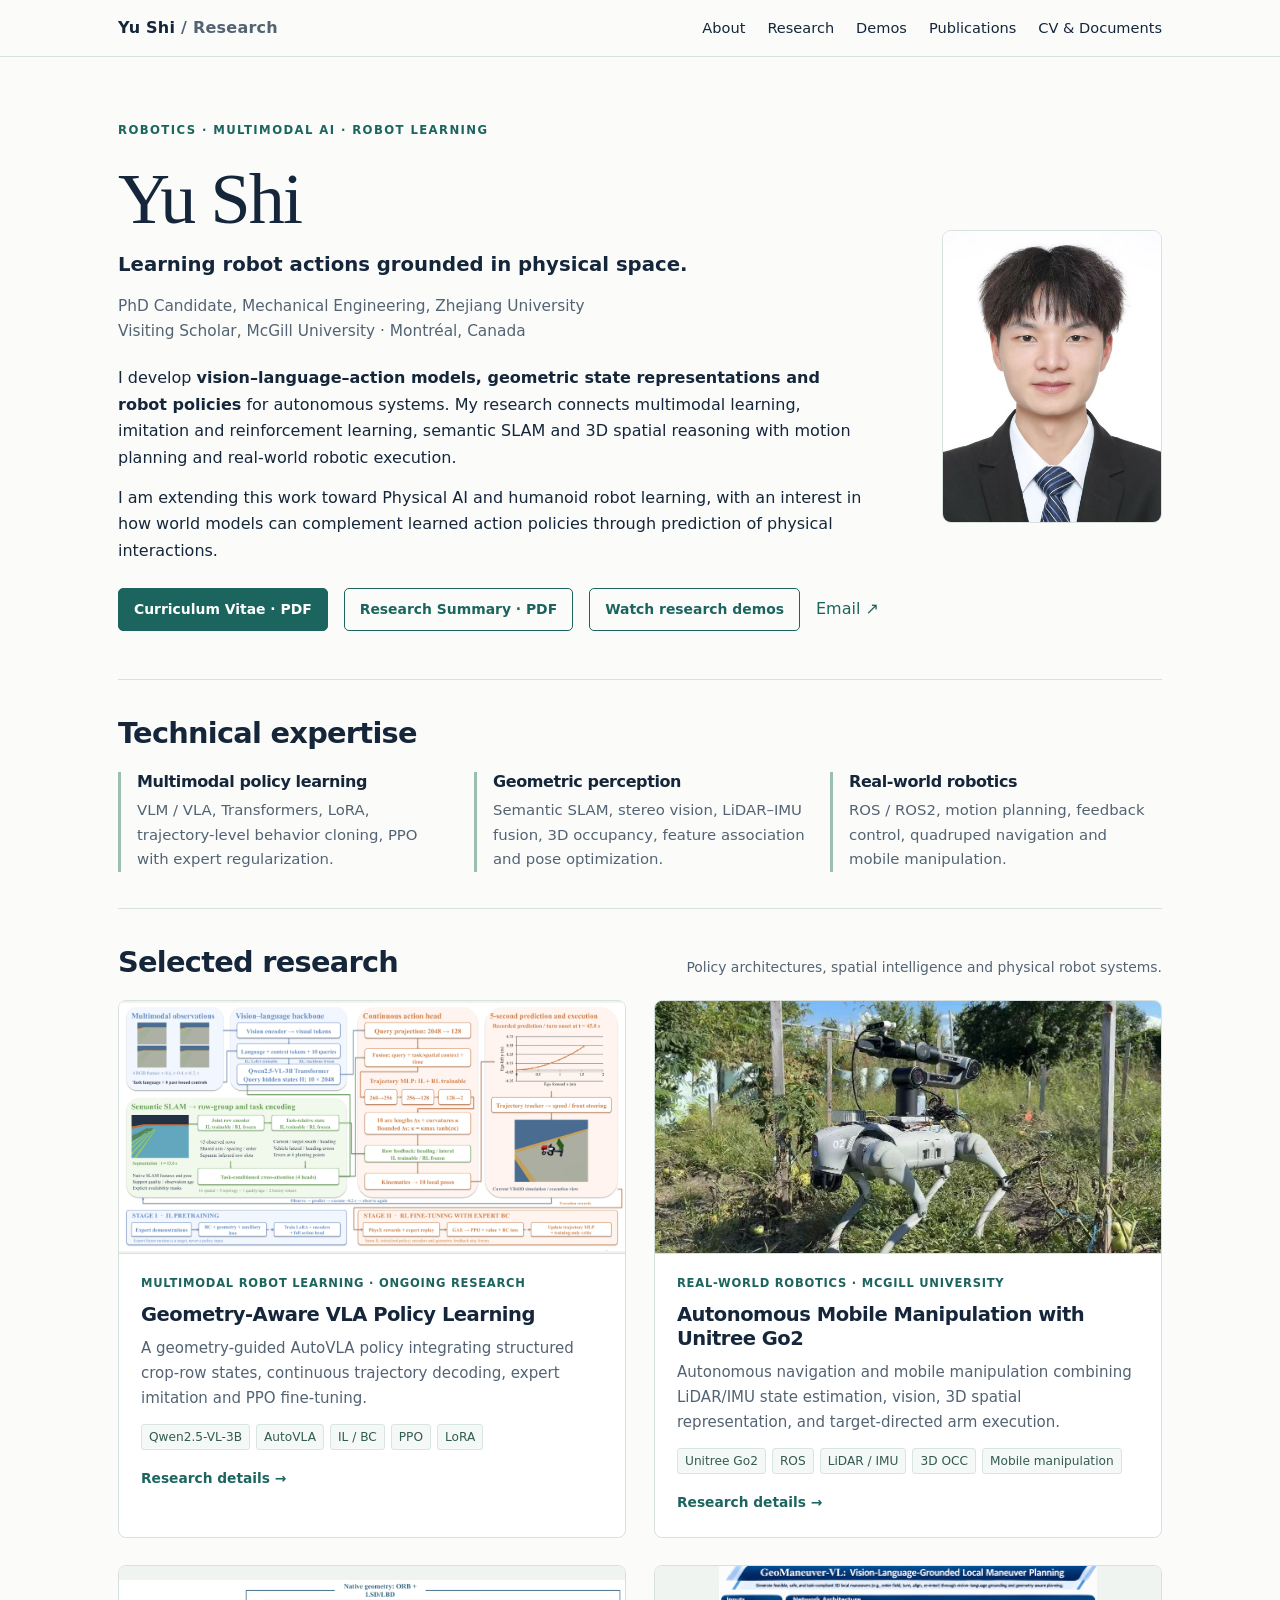
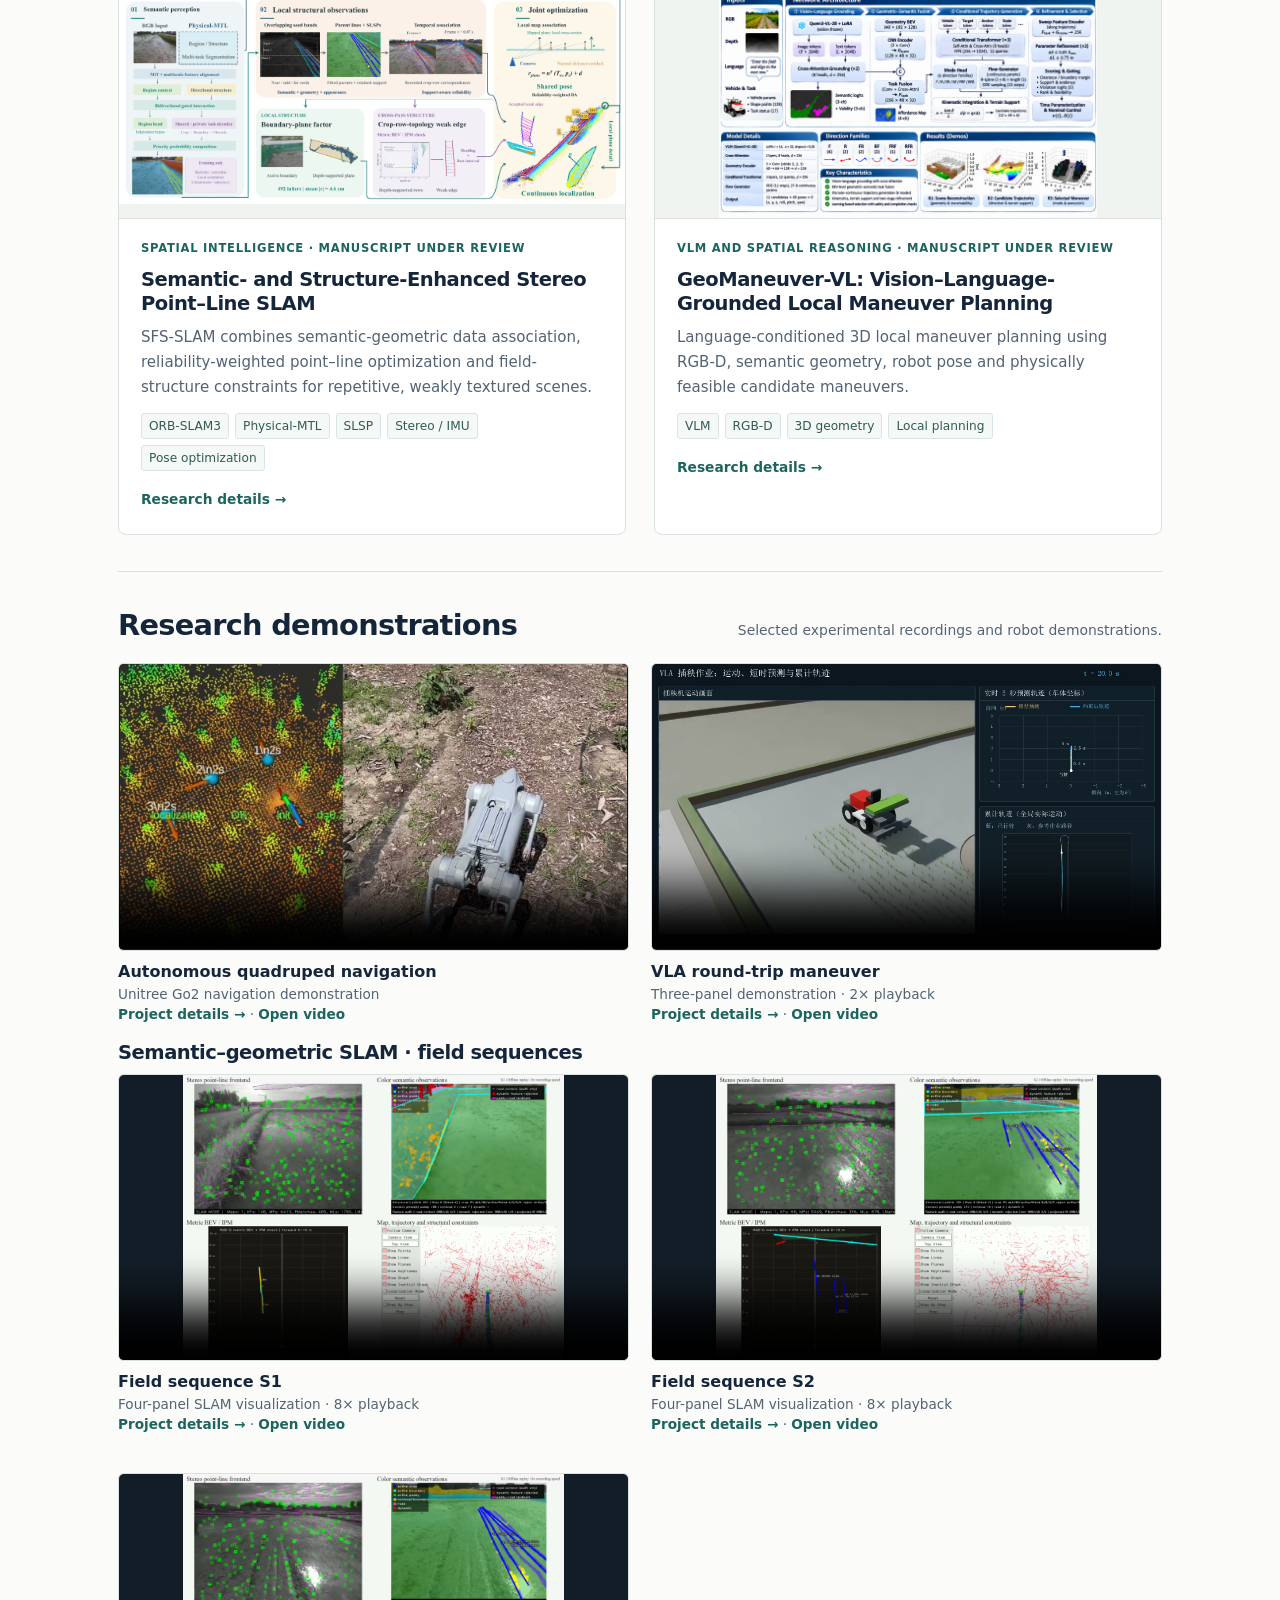
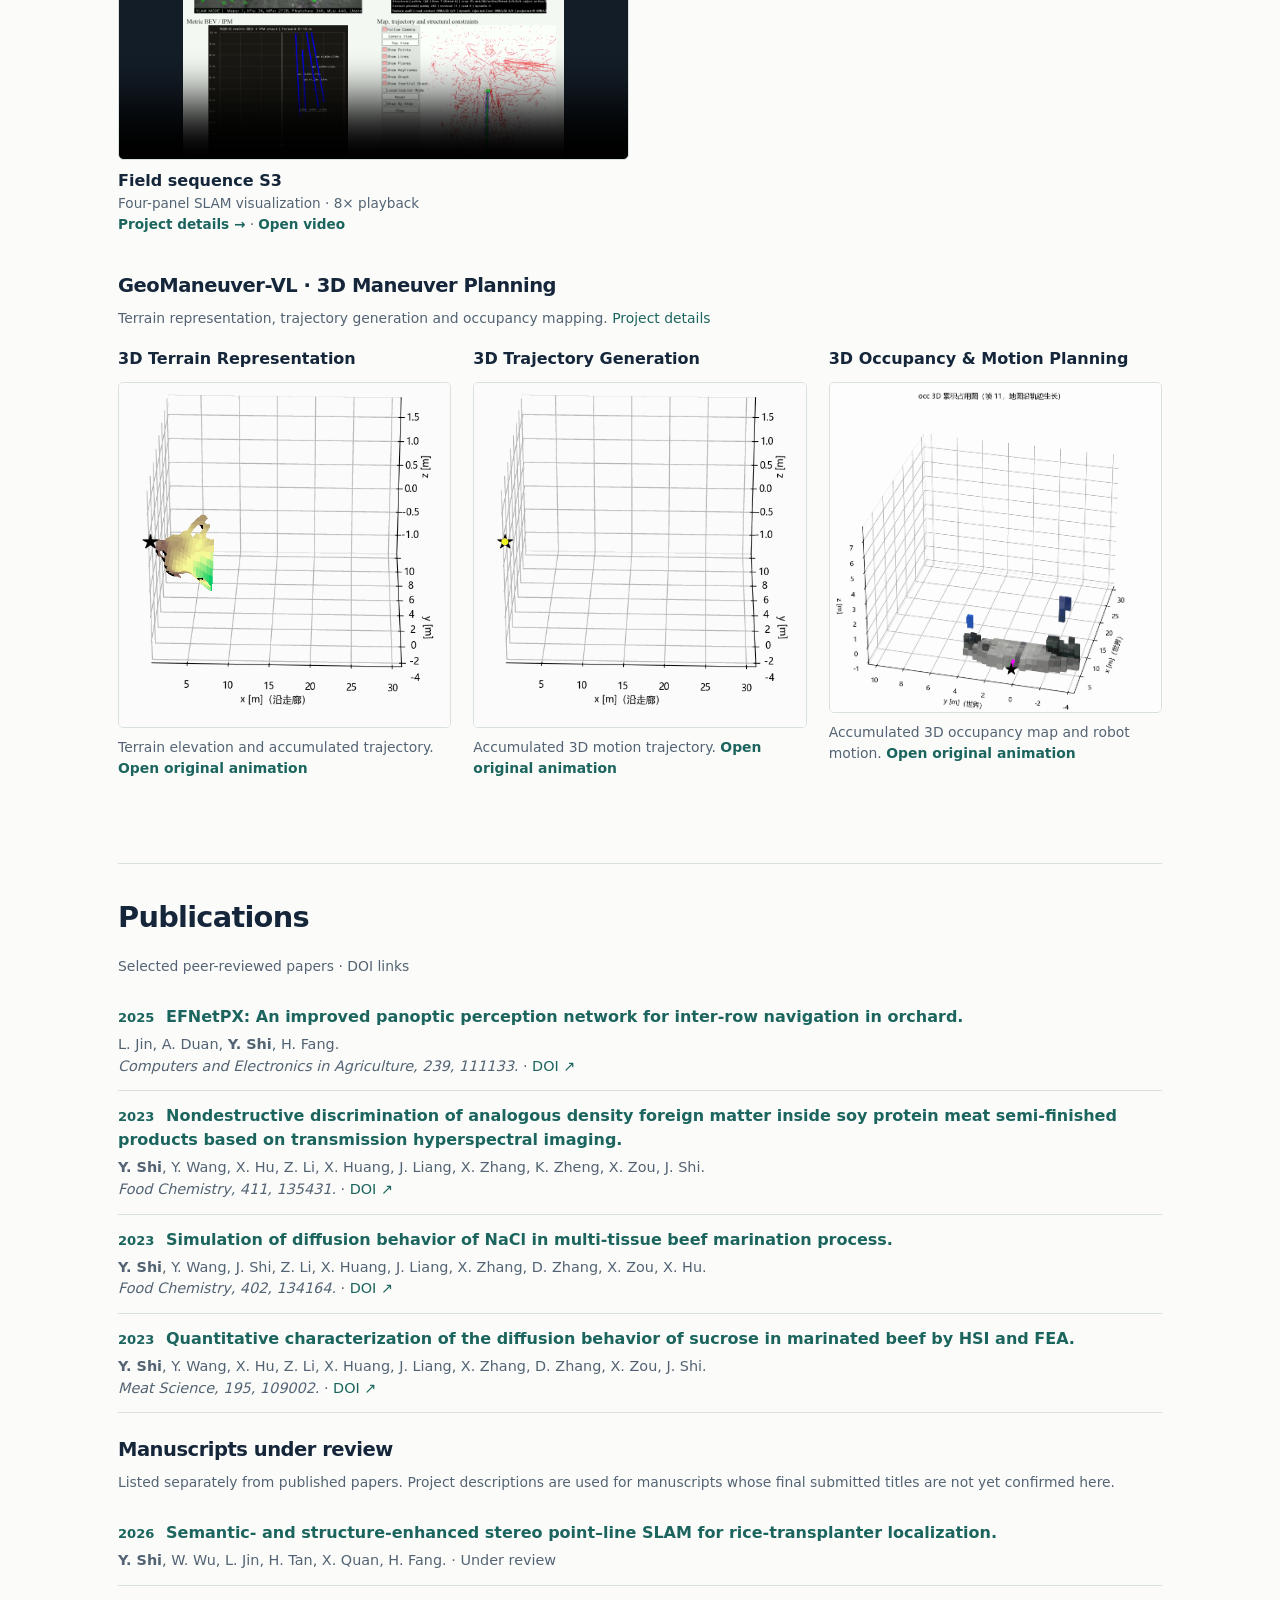
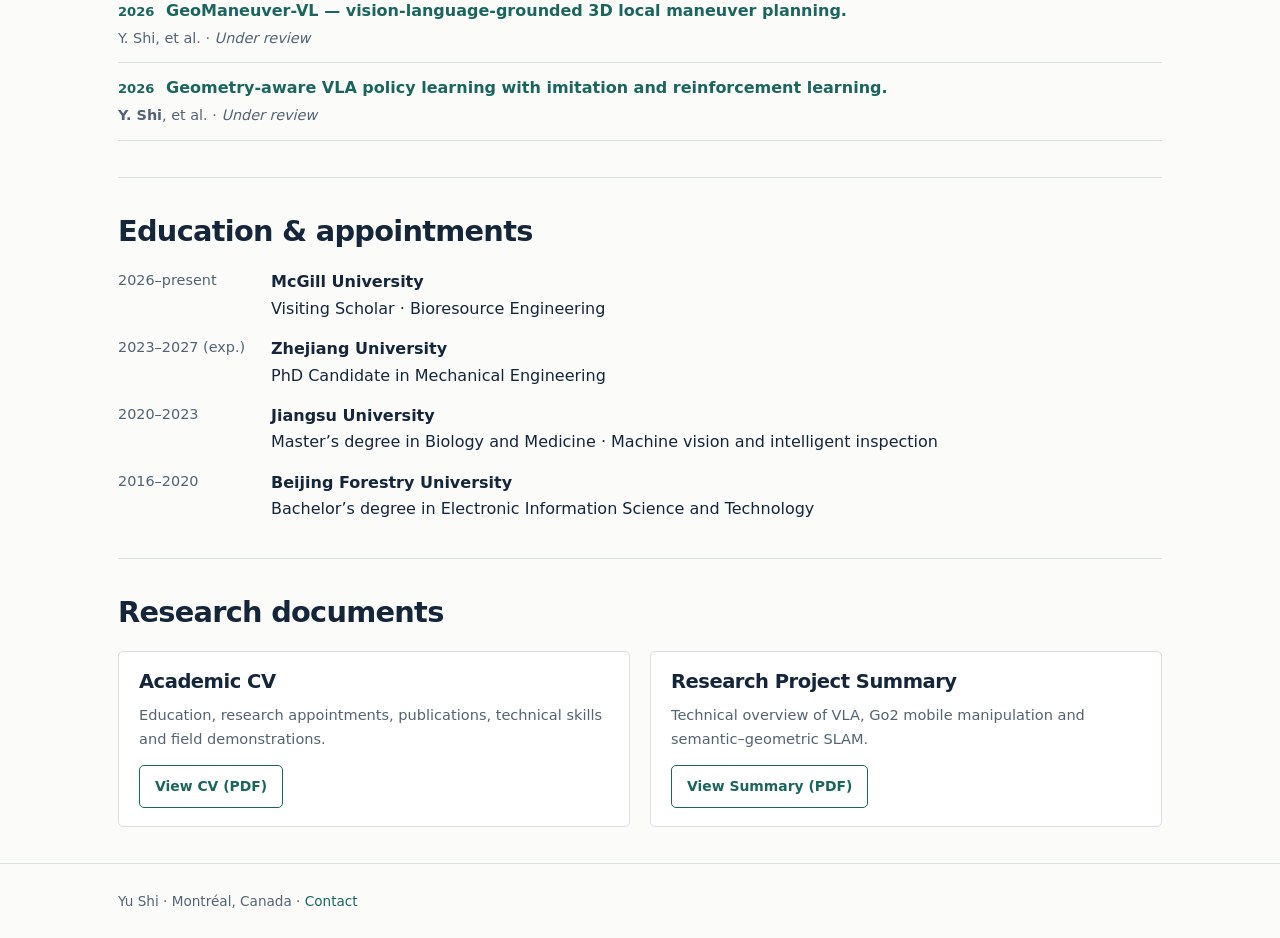
==== commit 8e1596e7: "Revise publications section in index.html Updated the publications section to include new entries an" ====
--- a/index.html
+++ b/index.html
@@ -2,6 +2,6 @@
 <section class="section" id="expertise"><h2>Technical expertise</h2><div class="expertise"><div><h3>Multimodal policy learning</h3><p>VLM / VLA, Transformers, LoRA, trajectory-level behavior cloning, PPO with expert regularization.</p></div><div><h3>Geometric perception</h3><p>Semantic SLAM, stereo vision, LiDAR–IMU fusion, 3D occupancy, feature association and pose optimization.</p></div><div><h3>Real-world robotics</h3><p>ROS / ROS2, motion planning, feedback control, quadruped navigation and mobile manipulation.</p></div></div></section>
 <section class="section" id="research"><div class="section-head"><h2>Selected research</h2><p class="small">Policy architectures, spatial intelligence and physical robot systems.</p></div><div class="projects"><article class="project"><a href="projects/vla.html" aria-label="View Geometry-Aware VLA Policy Learning"><div class="thumb "><img src="assets/vla-architecture.webp" alt="Geometry-Aware VLA Policy Learning" loading="lazy"></div></a><div class="project-body"><div class="meta">Multimodal robot learning · Ongoing research</div><h3><a href="projects/vla.html">Geometry-Aware VLA Policy Learning</a></h3><p>A geometry-guided AutoVLA policy integrating structured crop-row states, continuous trajectory decoding, expert imitation and PPO fine-tuning.</p><div class="tags"><span>Qwen2.5-VL-3B</span><span>AutoVLA</span><span>IL / BC</span><span>PPO</span><span>LoRA</span></div><a class="project-link" href="projects/vla.html">Research details →</a></div></article><article class="project"><a href="projects/go2.html" aria-label="View Autonomous Mobile Manipulation with Unitree Go2"><div class="thumb photo"><img src="assets/go2-field.jpg" alt="Autonomous Mobile Manipulation with Unitree Go2" loading="lazy"></div></a><div class="project-body"><div class="meta">Real-world robotics · McGill University</div><h3><a href="projects/go2.html">Autonomous Mobile Manipulation with Unitree Go2</a></h3><p>Autonomous navigation and mobile manipulation combining LiDAR/IMU state estimation, vision, 3D spatial representation, and target-directed arm execution.</p><div class="tags"><span>Unitree Go2</span><span>ROS</span><span>LiDAR / IMU</span><span>3D OCC</span><span>Mobile manipulation</span></div><a class="project-link" href="projects/go2.html">Research details →</a></div></article><article class="project"><a href="projects/slam.html" aria-label="View Semantic- and Structure-Enhanced Stereo Point–Line SLAM"><div class="thumb "><img src="assets/slam-architecture.webp" alt="Semantic- and Structure-Enhanced Stereo Point–Line SLAM" loading="lazy"></div></a><div class="project-body"><div class="meta">Spatial intelligence · Manuscript under review</div><h3><a href="projects/slam.html">Semantic- and Structure-Enhanced Stereo Point–Line SLAM</a></h3><p>SFS-SLAM combines semantic-geometric data association, reliability-weighted point–line optimization and field-structure constraints for repetitive, weakly textured scenes.</p><div class="tags"><span>ORB-SLAM3</span><span>Physical-MTL</span><span>SLSP</span><span>Stereo / IMU</span><span>Pose optimization</span></div><a class="project-link" href="projects/slam.html">Research details →</a></div></article><article class="project"><a href="projects/geomaneuver.html" aria-label="View GeoManeuver-VL: Vision–Language-Grounded Local Maneuver Planning"><div class="thumb"><img src="assets/geomaneuver-architecture.png.png" alt="GeoManeuver-VL network architecture: vision-language grounding, geometric fusion, trajectory generation and refinement." loading="lazy"></div></a><div class="project-body"><div class="meta">VLM and spatial reasoning · Manuscript under review</div><h3><a href="projects/geomaneuver.html">GeoManeuver-VL: Vision–Language-Grounded Local Maneuver Planning</a></h3><p>Language-conditioned 3D local maneuver planning using RGB-D, semantic geometry, robot pose and physically feasible candidate maneuvers.</p><div class="tags"><span>VLM</span><span>RGB-D</span><span>3D geometry</span><span>Local planning</span></div><a class="project-link" href="projects/geomaneuver.html">Research details →</a></div></article></div></section>
 <section class="section" id="demos"><div class="section-head"><h2>Research demonstrations</h2><p class="small">Selected experimental recordings and robot demonstrations.</p></div><div class="demo-grid"><figure class="demo-video"><video controls preload="none" playsinline poster="assets/videos/navigation_v2.jpg" aria-label="Autonomous quadruped navigation"><source src="assets/videos/navigation_v2.mp4" type="video/mp4">Your browser does not support embedded video.</video><figcaption><strong>Autonomous quadruped navigation</strong><br>Unitree Go2 navigation demonstration<br><a href="projects/go2.html#demos">Project details →</a> · <a href="assets/videos/navigation_v2.mp4">Open video</a></figcaption></figure><figure class="demo-video"><video controls preload="none" playsinline poster="assets/videos/vla_roundtrip_three_panel_2x.jpg" aria-label="VLA round-trip maneuver"><source src="assets/videos/vla_roundtrip_three_panel_2x.mp4" type="video/mp4">Your browser does not support embedded video.</video><figcaption><strong>VLA round-trip maneuver</strong><br>Three-panel demonstration · 2× playback<br><a href="projects/vla.html#demos">Project details →</a> · <a href="assets/videos/vla_roundtrip_three_panel_2x.mp4">Open video</a></figcaption></figure></div><h3>Semantic–geometric SLAM · field sequences</h3><div class="demo-grid"><figure class="demo-video"><video controls preload="none" playsinline poster="assets/videos/S1_A7_Viewer_2x2_presentation_8x.jpg" aria-label="Field sequence S1"><source src="assets/videos/S1_A7_Viewer_2x2_presentation_8x.mp4" type="video/mp4">Your browser does not support embedded video.</video><figcaption><strong>Field sequence S1</strong><br>Four-panel SLAM visualization · 8× playback<br><a href="projects/slam.html#demos">Project details →</a> · <a href="assets/videos/S1_A7_Viewer_2x2_presentation_8x.mp4">Open video</a></figcaption></figure><figure class="demo-video"><video controls preload="none" playsinline poster="assets/videos/S2_A7_Viewer_2x2_presentation_8x.jpg" aria-label="Field sequence S2"><source src="assets/videos/S2_A7_Viewer_2x2_presentation_8x.mp4" type="video/mp4">Your browser does not support embedded video.</video><figcaption><strong>Field sequence S2</strong><br>Four-panel SLAM visualization · 8× playback<br><a href="projects/slam.html#demos">Project details →</a> · <a href="assets/videos/S2_A7_Viewer_2x2_presentation_8x.mp4">Open video</a></figcaption></figure><figure class="demo-video"><video controls preload="none" playsinline poster="assets/videos/S3_A7_Viewer_2x2_presentation_8x.jpg" aria-label="Field sequence S3"><source src="assets/videos/S3_A7_Viewer_2x2_presentation_8x.mp4" type="video/mp4">Your browser does not support embedded video.</video><figcaption><strong>Field sequence S3</strong><br>Four-panel SLAM visualization · 8× playback<br><a href="projects/slam.html#demos">Project details →</a> · <a href="assets/videos/S3_A7_Viewer_2x2_presentation_8x.mp4">Open video</a></figcaption></figure></div><div class="demo-section" id="geomaneuver-demos"><h3>GeoManeuver-VL · 3D Maneuver Planning</h3><p class="small">Terrain representation, trajectory generation and occupancy mapping. <a href="projects/geomaneuver.html#demos">Project details</a></p><div class="demo-grid geomaneuver-grid"><figure class="demo-video"><h4>3D Terrain Representation</h4><div class="gif-crop" style="position:relative;overflow:hidden;aspect-ratio:481.85549999999995/499.7758;border:1px solid var(--line);border-radius:5px;background:white"><img src="assets/videos/geomaneuver-terrain-trajectory.gif" alt="Terrain elevation and accumulated trajectory." loading="lazy" style="position:absolute;max-width:none;width:280.1669795197938%;height:124.05562654294187%;left:-23.167007536491752%;top:-24.055626542941855%;border:0;border-radius:0"></div><figcaption>Terrain elevation and accumulated trajectory. <a href="assets/videos/geomaneuver-terrain-trajectory.gif">Open original animation</a></figcaption></figure><figure class="demo-video"><h4>3D Trajectory Generation</h4><div class="gif-crop" style="position:relative;overflow:hidden;aspect-ratio:481.85549999999995/499.7758;border:1px solid var(--line);border-radius:5px;background:white"><img src="assets/videos/geomaneuver-terrain-trajectory.gif" alt="Accumulated 3D motion trajectory." loading="lazy" style="position:absolute;max-width:none;width:280.1669795197938%;height:124.05562654294187%;left:-162.83304849690418%;top:-24.055626542941855%;border:0;border-radius:0"></div><figcaption>Accumulated 3D motion trajectory. <a href="assets/videos/geomaneuver-terrain-trajectory.gif">Open original animation</a></figcaption></figure><figure class="demo-video"><h4>3D Occupancy &amp; Motion Planning</h4><div class="gif-crop" style="position:relative;overflow:hidden;aspect-ratio:762.7675/757.4166399999999;border:1px solid var(--line);border-radius:5px;background:white"><img src="assets/videos/geomaneuver-occupancy.gif" alt="Accumulated 3D occupancy map and robot motion." loading="lazy" style="position:absolute;max-width:none;width:180.2646284746007%;height:118.95698515416827%;left:-41.24094170241916%;top:-13.55395888846593%;border:0;border-radius:0"></div><figcaption>Accumulated 3D occupancy map and robot motion. <a href="assets/videos/geomaneuver-occupancy.gif">Open original animation</a></figcaption></figure></div></div></section>
-<section class="section" id="publications"><h2>Publications</h2><p class="small">Selected peer-reviewed papers · DOI links</p><ol class="publications"><li><span class="pub-year">2025</span><a class="publication-title" href="https://doi.org/10.1016/j.compag.2025.111133">EFNetPX: An improved panoptic perception network for inter-row navigation in orchard.</a><div class="publication-meta">L. Jin, A. Duan, <strong>Y. Shi</strong>, H. Fang.<br><em>Computers and Electronics in Agriculture, 239, 111133.</em> · <a href="https://doi.org/10.1016/j.compag.2025.111133">DOI ↗</a></div></li><li><span class="pub-year">2023</span><a class="publication-title" href="https://doi.org/10.1016/j.foodchem.2023.135431">Nondestructive discrimination of analogous density foreign matter inside soy protein meat semi-finished products based on transmission hyperspectral imaging.</a><div class="publication-meta"><strong>Y. Shi</strong>, Y. Wang, X. Hu, Z. Li, X. Huang, J. Liang, X. Zhang, K. Zheng, X. Zou, J. Shi.<br><em>Food Chemistry, 411, 135431.</em> · <a href="https://doi.org/10.1016/j.foodchem.2023.135431">DOI ↗</a></div></li><li><span class="pub-year">2023</span><a class="publication-title" href="https://doi.org/10.1016/j.foodchem.2022.134164">Simulation of diffusion behavior of NaCl in multi-tissue beef marination process.</a><div class="publication-meta"><strong>Y. Shi</strong>, Y. Wang, J. Shi, Z. Li, X. Huang, J. Liang, X. Zhang, D. Zhang, X. Zou, X. Hu.<br><em>Food Chemistry, 402, 134164.</em> · <a href="https://doi.org/10.1016/j.foodchem.2022.134164">DOI ↗</a></div></li><li><span class="pub-year">2023</span><a class="publication-title" href="https://doi.org/10.1016/j.meatsci.2022.109002">Quantitative characterization of the diffusion behavior of sucrose in marinated beef by HSI and FEA.</a><div class="publication-meta"><strong>Y. Shi</strong>, Y. Wang, X. Hu, Z. Li, X. Huang, J. Liang, X. Zhang, D. Zhang, X. Zou, J. Shi.<br><em>Meat Science, 195, 109002.</em> · <a href="https://doi.org/10.1016/j.meatsci.2022.109002">DOI ↗</a></div></li></ol><h3 style="margin-top:25px">Manuscripts under review</h3><p class="small">Listed separately from published papers. Project descriptions are used for manuscripts whose final submitted titles are not yet confirmed here.</p><ul class="publications"><li><span class="pub-year">2026</span><a class="publication-title" href="projects/slam.html">Semantic- and structure-enhanced stereo point–line SLAM for rice-transplanter localization.</a><div class="publication-meta"><strong>Y. Shi</strong>, W. Wu, L. Jin, H. Tan, X. Quan, H. Fang. · Under review</div></li><li><span class="pub-year">2026</span><a class="publication-title" href="projects/geomaneuver.html">GeoManeuver-VL — vision-language-grounded 3D local maneuver planning.</a><div class="publication-meta">Project description · Under review</div></li><li><span class="pub-year">2026</span><a class="publication-title" href="projects/vla.html">Geometry-aware VLA policy learning with imitation and reinforcement learning.</a><div class="publication-meta">Project description · Under review</div></li></ul></section>
+<section class="section" id="publications"><h2>Publications</h2><p class="small">Selected peer-reviewed papers · DOI links</p><ol class="publications"><li><span class="pub-year">2025</span><a class="publication-title" href="https://doi.org/10.1016/j.compag.2025.111133">EFNetPX: An improved panoptic perception network for inter-row navigation in orchard.</a><div class="publication-meta">L. Jin, A. Duan, <strong>Y. Shi</strong>, H. Fang.<br><em>Computers and Electronics in Agriculture, 239, 111133.</em> · <a href="https://doi.org/10.1016/j.compag.2025.111133">DOI ↗</a></div></li><li><span class="pub-year">2023</span><a class="publication-title" href="https://doi.org/10.1016/j.foodchem.2023.135431">Nondestructive discrimination of analogous density foreign matter inside soy protein meat semi-finished products based on transmission hyperspectral imaging.</a><div class="publication-meta"><strong>Y. Shi</strong>, Y. Wang, X. Hu, Z. Li, X. Huang, J. Liang, X. Zhang, K. Zheng, X. Zou, J. Shi.<br><em>Food Chemistry, 411, 135431.</em> · <a href="https://doi.org/10.1016/j.foodchem.2023.135431">DOI ↗</a></div></li><li><span class="pub-year">2023</span><a class="publication-title" href="https://doi.org/10.1016/j.foodchem.2022.134164">Simulation of diffusion behavior of NaCl in multi-tissue beef marination process.</a><div class="publication-meta"><strong>Y. Shi</strong>, Y. Wang, J. Shi, Z. Li, X. Huang, J. Liang, X. Zhang, D. Zhang, X. Zou, X. Hu.<br><em>Food Chemistry, 402, 134164.</em> · <a href="https://doi.org/10.1016/j.foodchem.2022.134164">DOI ↗</a></div></li><li><span class="pub-year">2023</span><a class="publication-title" href="https://doi.org/10.1016/j.meatsci.2022.109002">Quantitative characterization of the diffusion behavior of sucrose in marinated beef by HSI and FEA.</a><div class="publication-meta"><strong>Y. Shi</strong>, Y. Wang, X. Hu, Z. Li, X. Huang, J. Liang, X. Zhang, D. Zhang, X. Zou, J. Shi.<br><em>Meat Science, 195, 109002.</em> · <a href="https://doi.org/10.1016/j.meatsci.2022.109002">DOI ↗</a></div></li></ol><h3 style="margin-top:25px">Manuscripts under review</h3><p class="small">Listed separately from published papers. Project descriptions are used for manuscripts whose final submitted titles are not yet confirmed here.</p><ul class="publications"><li><span class="pub-year">2026</span><a class="publication-title" href="projects/slam.html">Semantic- and structure-enhanced stereo point–line SLAM for rice-transplanter localization.</a><div class="publication-meta"><strong>Y. Shi</strong>, W. Wu, L. Jin, H. Tan, X. Quan, H. Fang. · Under review</div></li><li><span class="pub-year">2026</span><a class="publication-title" href="projects/geomaneuver.html">GeoManeuver-VL — vision-language-grounded 3D local maneuver planning.</a><div class="publication-meta"<strong>Y. Shi</strong>, et al. · <em>Under review</em></div></li><li><span class="pub-year">2026</span><a class="publication-title" href="projects/vla.html">Geometry-aware VLA policy learning with imitation and reinforcement learning.</a><div class="publication-meta"><strong>Y. Shi</strong>, et al. · <em>Under review</em></div></li></ul></section>
 <section class="section" id="education"><h2>Education &amp; appointments</h2><div class="timeline"><div><span class="date">2026–present</span><div><strong>McGill University</strong><br>Visiting Scholar · Bioresource Engineering</div></div><div><span class="date">2023–2027 (exp.)</span><div><strong>Zhejiang University</strong><br>PhD Candidate in Mechanical Engineering</div></div><div><span class="date">2020–2023</span><div><strong>Jiangsu University</strong><br>Master’s degree in Biology and Medicine · Machine vision and intelligent inspection</div></div><div><span class="date">2016–2020</span><div><strong>Beijing Forestry University</strong><br>Bachelor’s degree in Electronic Information Science and Technology</div></div></div></section>
 <section class="section" id="documents"><h2>Research documents</h2><div class="doc-list"><div><h3>Academic CV</h3><p>Education, research appointments, publications, technical skills and field demonstrations.</p><a class="button" href="assets/cv.pdf">View CV (PDF)</a></div><div><h3>Research Project Summary</h3><p>Technical overview of VLA, Go2 mobile manipulation and semantic–geometric SLAM.</p><a class="button" href="assets/research-summary.pdf">View Summary (PDF)</a></div></div></section></main><footer><div class="wrap">Yu Shi · Montréal, Canada · <a href="mailto:yu.shi6@mail.mcgill.ca">Contact</a></div></footer></body></html>
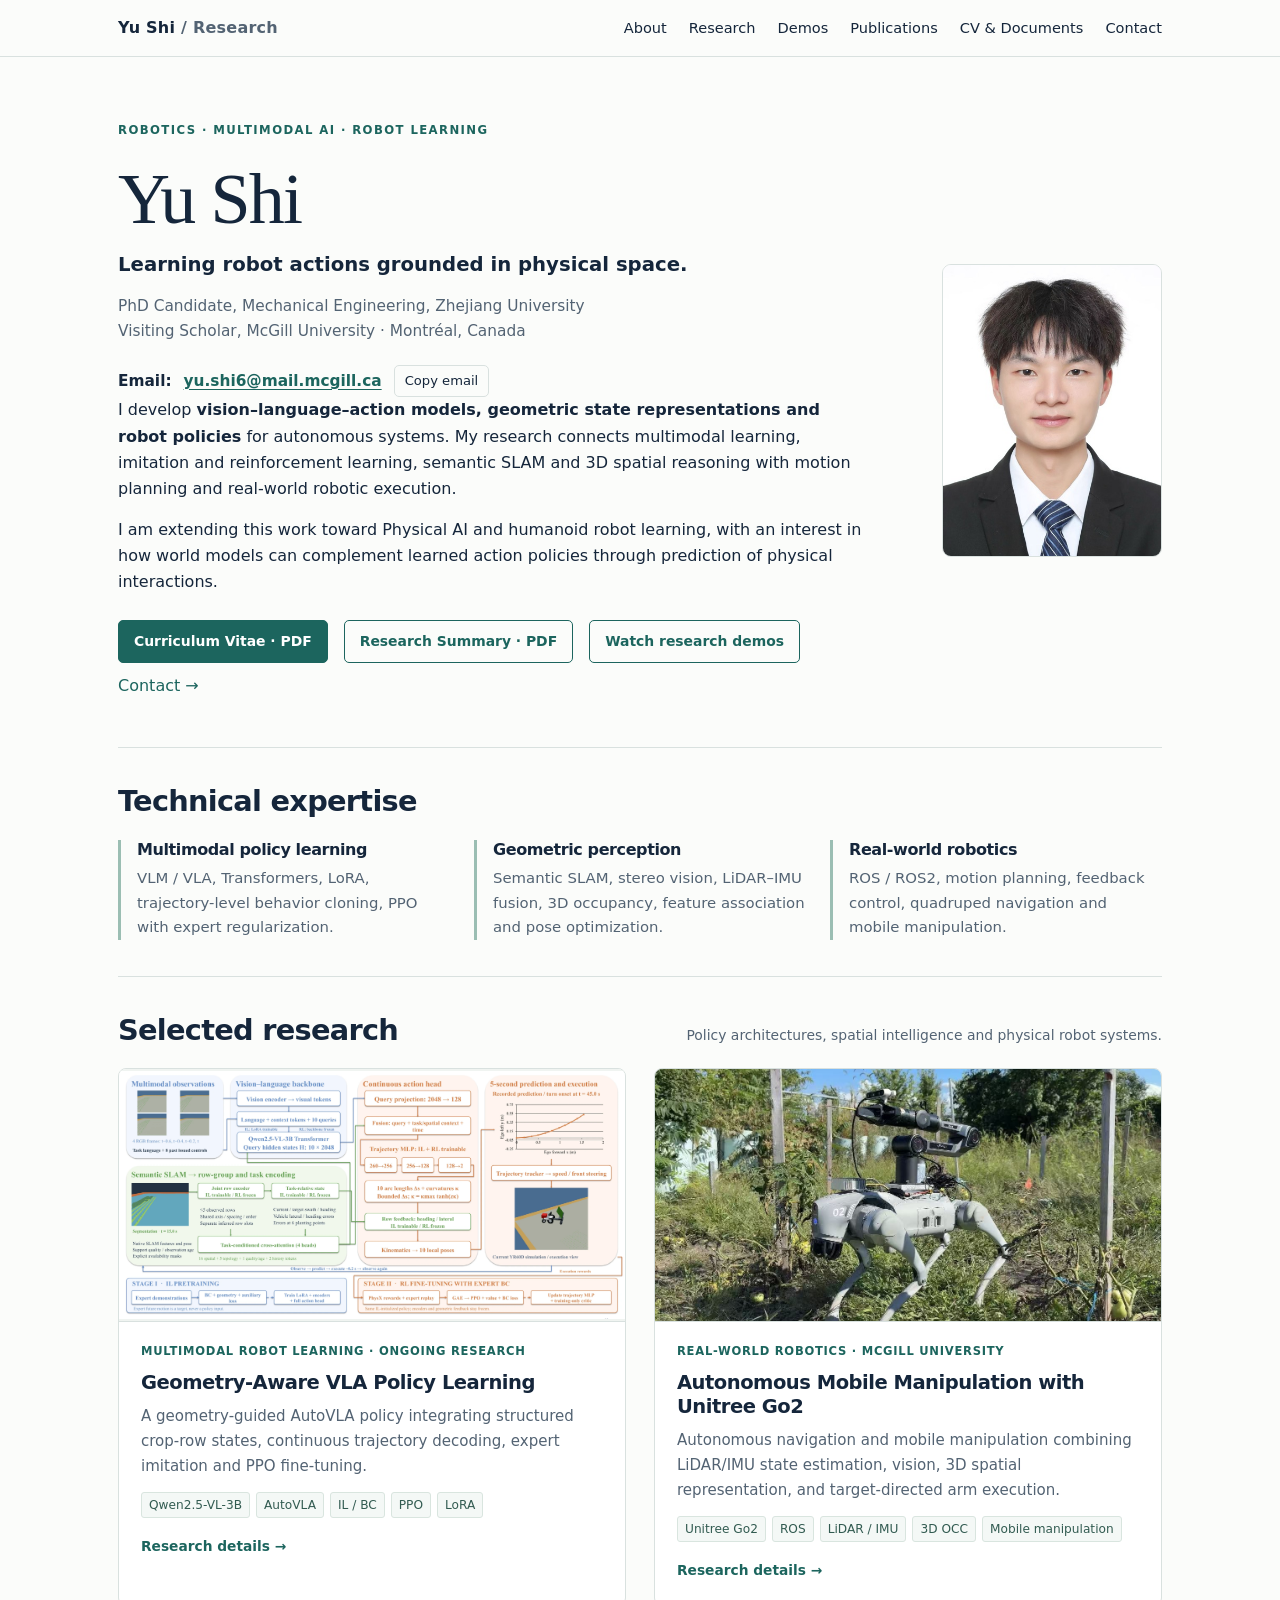
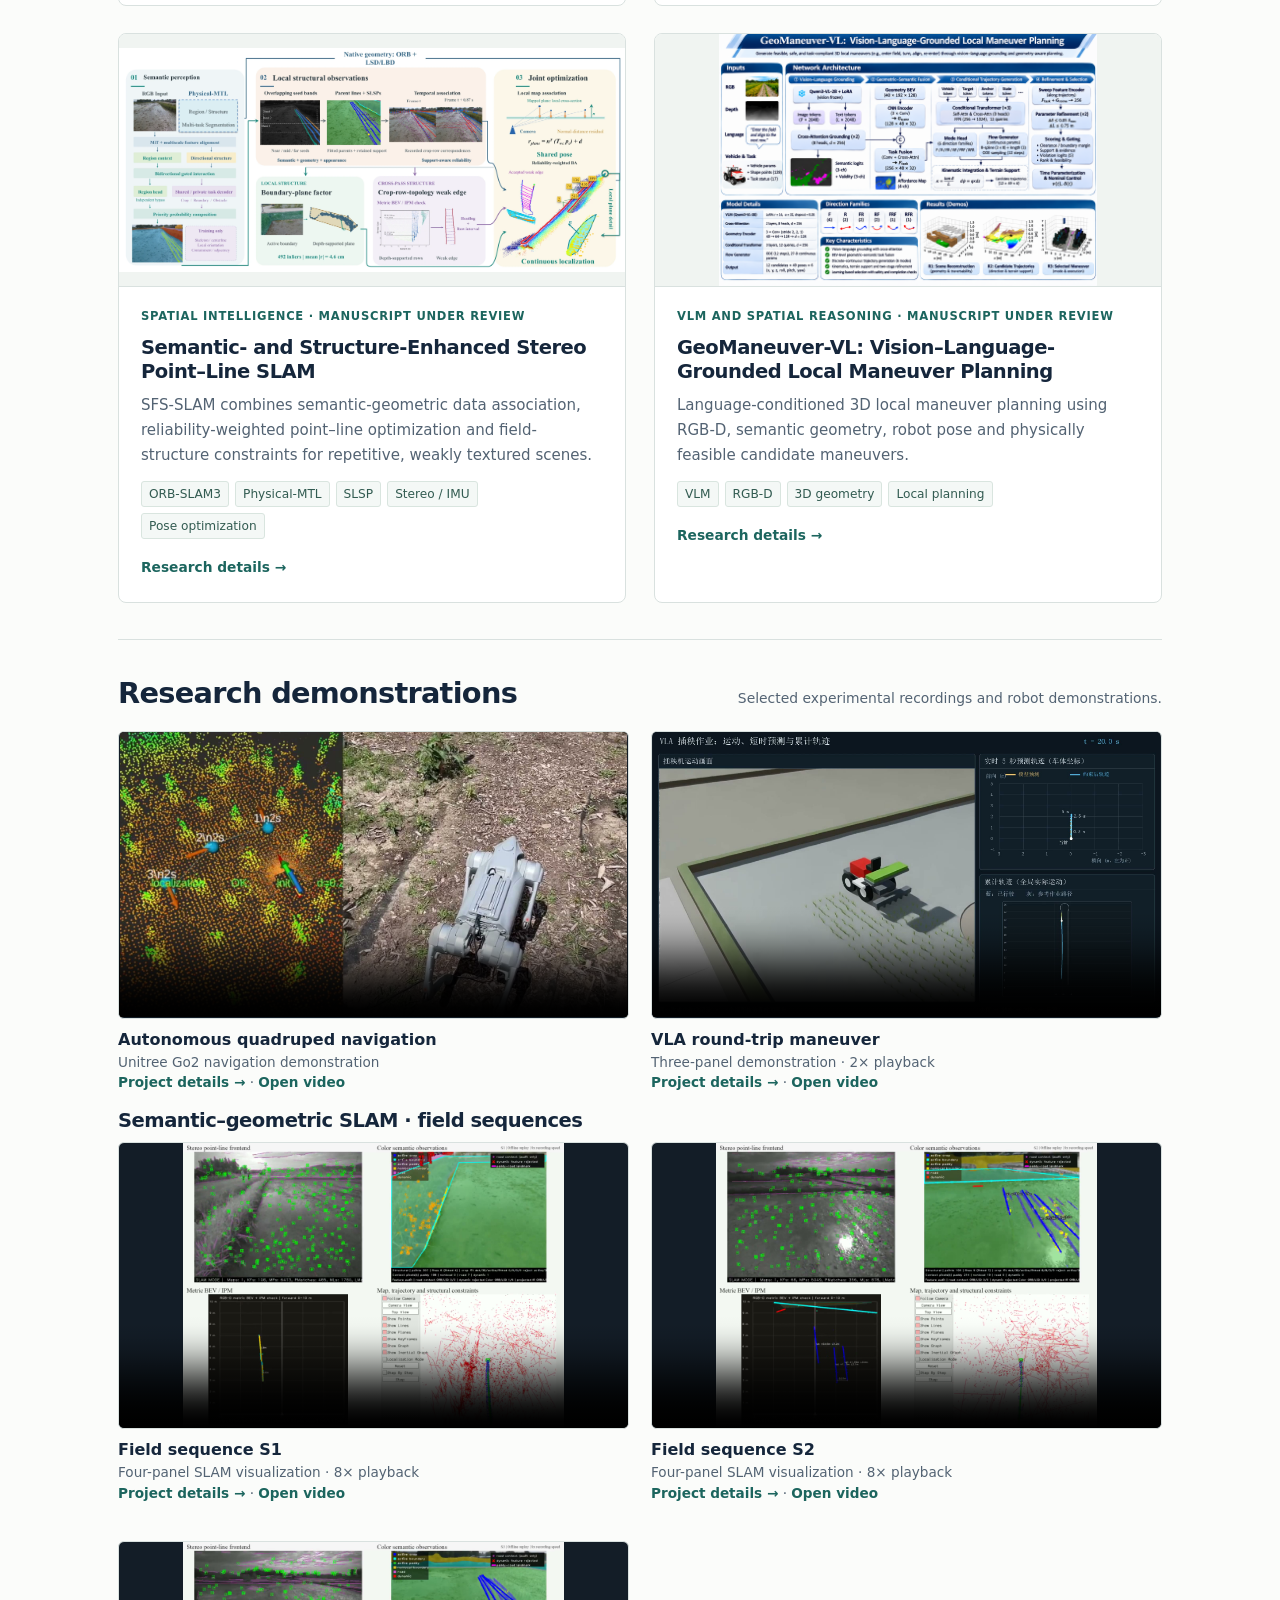
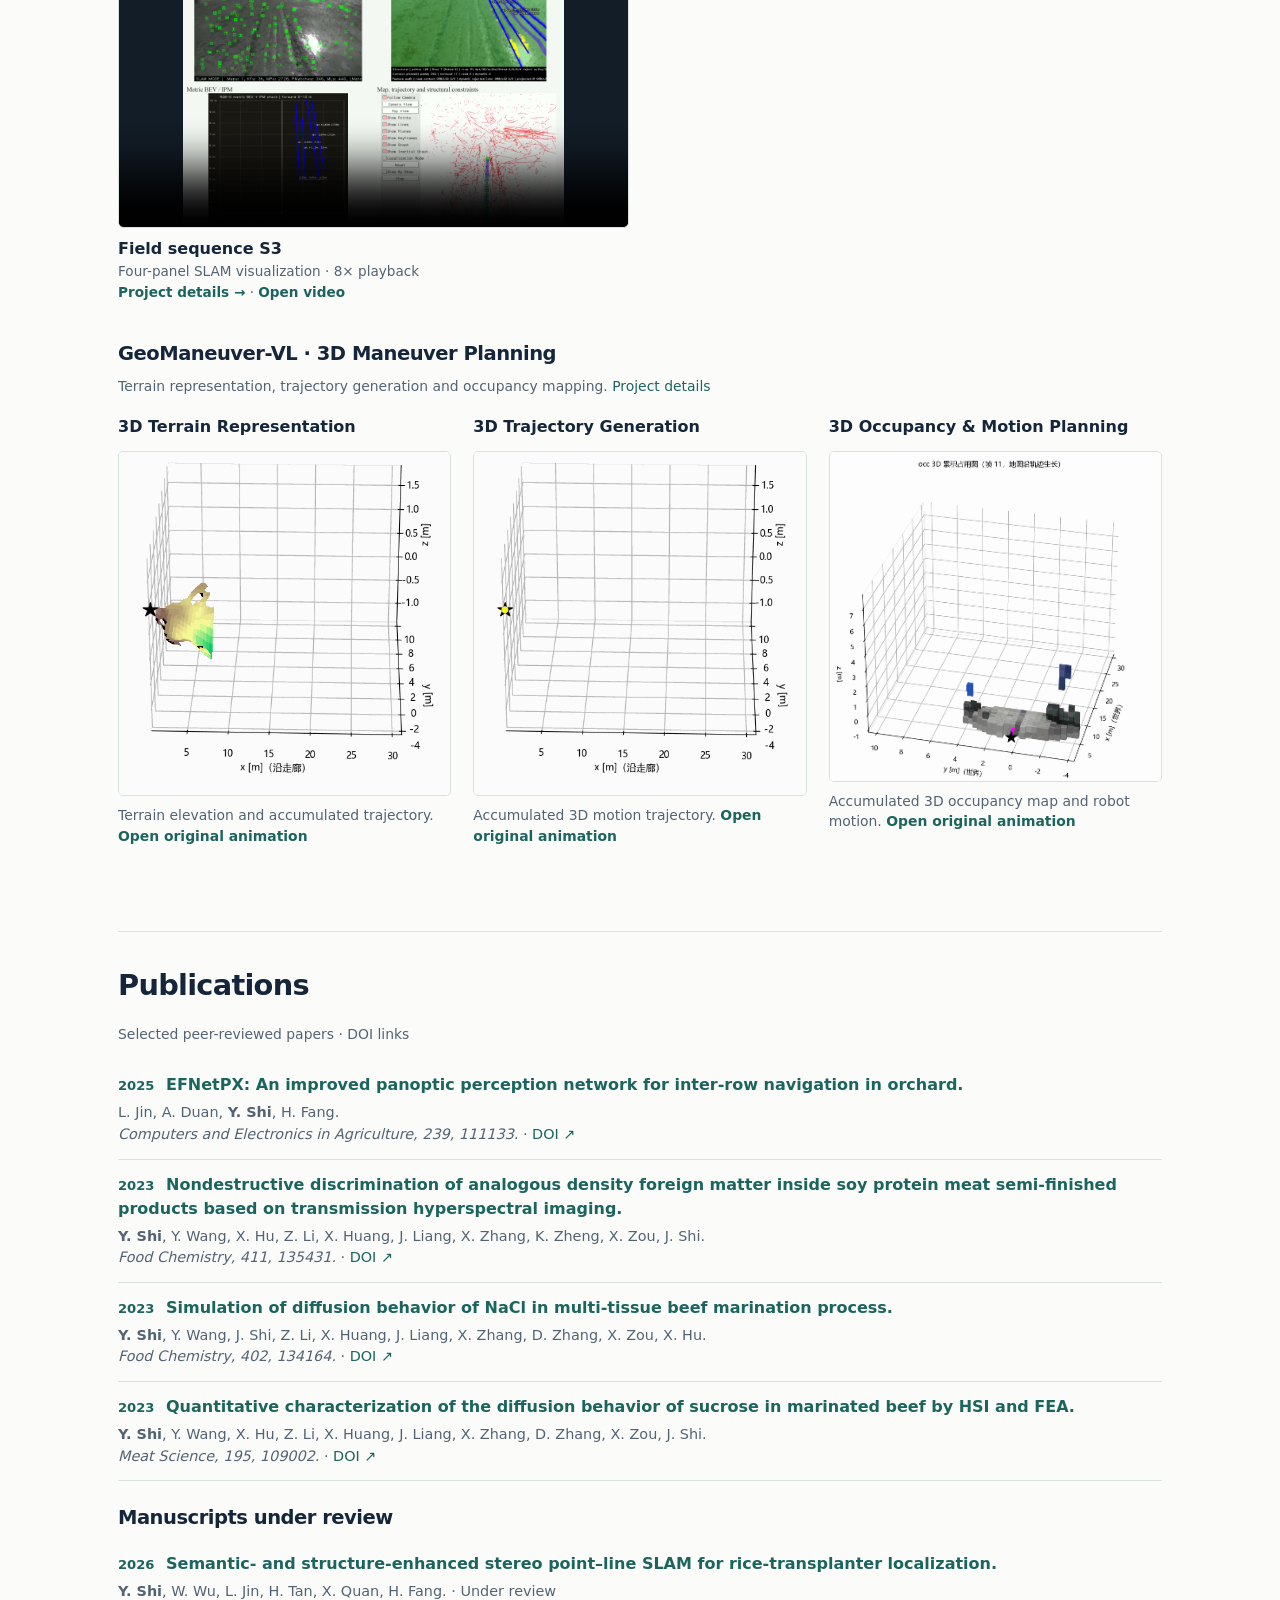
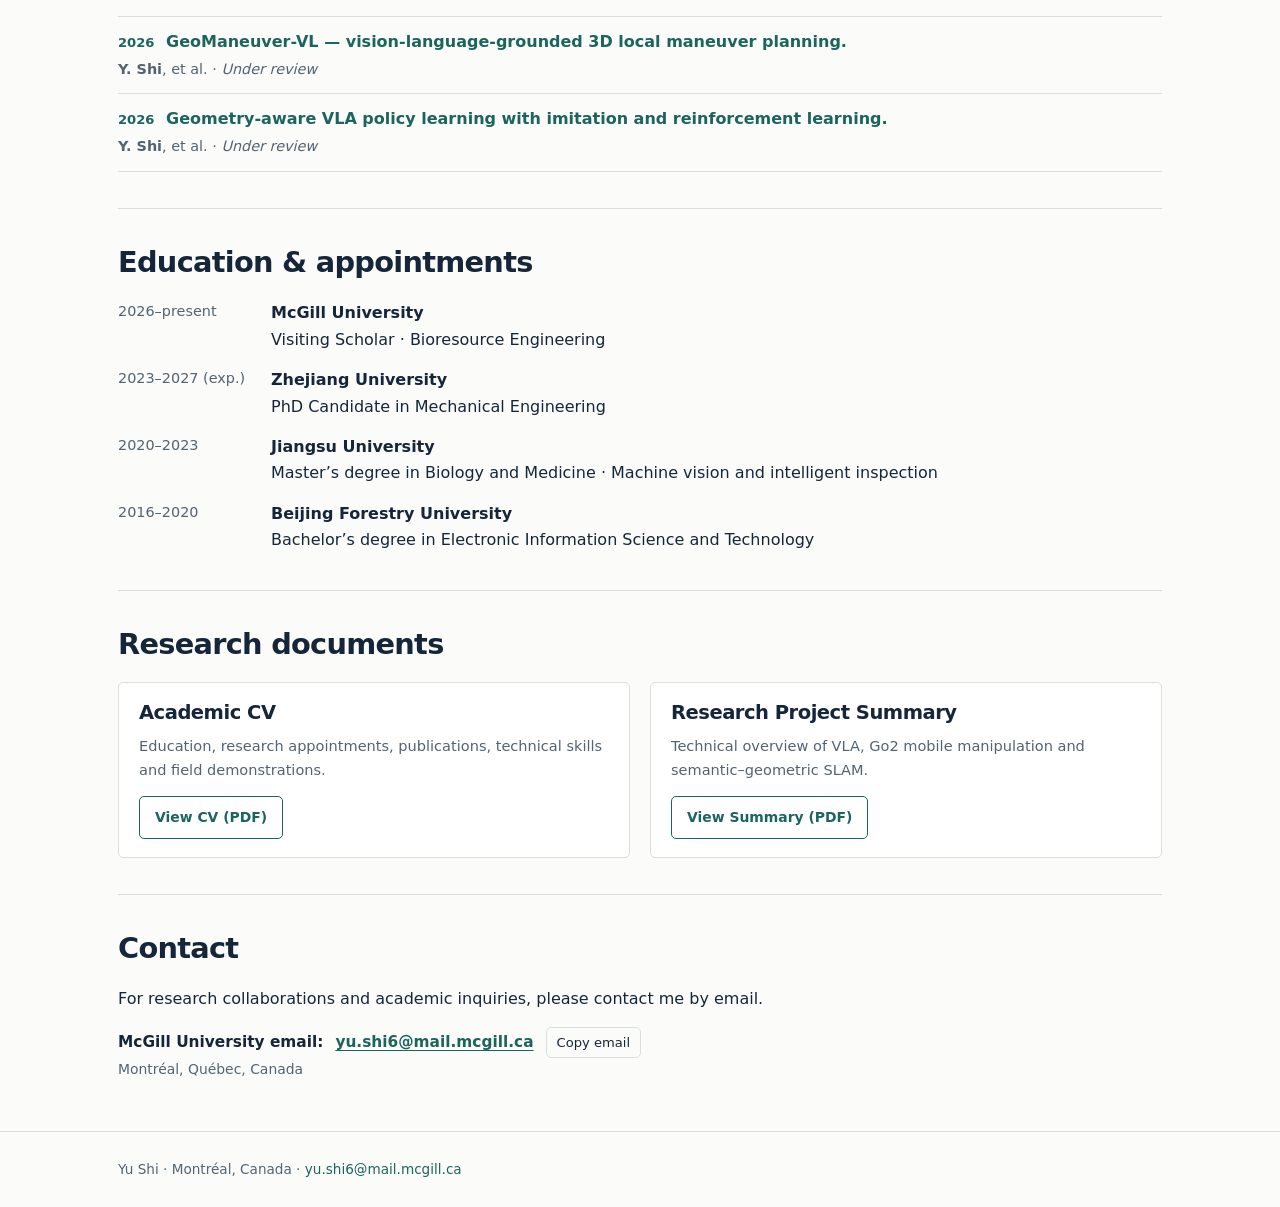
==== commit d8afa7d5: "Add files via upload" ====
--- a/index.html
+++ b/index.html
@@ -1,7 +1,30 @@
-<!DOCTYPE html><html lang="en"><head><meta charset="utf-8"><meta name="viewport" content="width=device-width,initial-scale=1"><title>Academic Homepage | Yu Shi</title><meta name="description" content="Research in robot learning, geometric perception and real-world robotic systems."><link rel="stylesheet" href="style.css"><link rel="icon" href="assets/favicon.svg" type="image/svg+xml"></head><body><a class="skip" href="#main">Skip to content</a><header><div class="nav"><a class="brand" href="index.html">Yu Shi<span class="subtle"> / Research</span></a><nav aria-label="Main navigation"><a href="index.html#about">About</a><a href="index.html#research">Research</a><a href="index.html#demos">Demos</a><a href="index.html#publications">Publications</a><a href="index.html#documents">CV &amp; Documents</a></nav></div></header><main id="main" class="wrap"><section id="about" class="hero"><div class="hero-content"><div class="hero-main"><p class="eyebrow">Robotics · Multimodal AI · Robot Learning</p><h1>Yu Shi</h1><p class="lead">Learning robot actions grounded in physical space.</p><p class="affiliation">PhD Candidate, Mechanical Engineering, Zhejiang University<br>Visiting Scholar, McGill University · Montréal, Canada</p></div><div class="bio"><p>I develop <strong>vision–language–action models, geometric state representations and robot policies</strong> for autonomous systems. My research connects multimodal learning, imitation and reinforcement learning, semantic SLAM and 3D spatial reasoning with motion planning and real-world robotic execution.</p><p>I am extending this work toward Physical AI and humanoid robot learning, with an interest in how world models can complement learned action policies through prediction of physical interactions.</p></div><div class="links"><a class="button primary" href="assets/cv.pdf">Curriculum Vitae · PDF</a><a class="button" href="assets/research-summary.pdf">Research Summary · PDF</a><a class="button" href="#demos">Watch research demos</a><a href="mailto:yu.shi6@mail.mcgill.ca">Email ↗</a></div></div><img class="portrait" src="assets/portrait.jpg" alt="Portrait of Yu Shi"></section>
+<!DOCTYPE html><html lang="en"><head><meta charset="utf-8"><meta name="viewport" content="width=device-width,initial-scale=1"><title>Academic Homepage | Yu Shi</title><meta name="description" content="Research in robot learning, geometric perception and real-world robotic systems."><link rel="stylesheet" href="style.css"><link rel="icon" href="assets/favicon.svg" type="image/svg+xml"><style>
+.contact-line{display:flex;flex-wrap:wrap;align-items:center;gap:6px 12px;margin:12px 0 0;font-size:.96rem;line-height:1.5}.contact-email{font-weight:650;overflow-wrap:anywhere;text-decoration:underline;text-underline-offset:3px}.copy-email{font:inherit;font-size:.82rem;border:1px solid var(--line,#c5d2ce);border-radius:5px;padding:5px 10px;background:transparent;color:inherit;cursor:pointer}.copy-email:hover,.copy-email:focus-visible{background:var(--soft,#edf4f1)}.copy-status{font-size:.8rem;color:var(--muted)}#contact{scroll-margin-top:100px}.contact-line a{max-width:100%}
+</style></head><body><a class="skip" href="#main">Skip to content</a><header><div class="nav"><a class="brand" href="index.html">Yu Shi<span class="subtle"> / Research</span></a><nav aria-label="Main navigation"><a href="index.html#about">About</a><a href="index.html#research">Research</a><a href="index.html#demos">Demos</a><a href="index.html#publications">Publications</a><a href="index.html#documents">CV &amp; Documents</a><a href="#contact">Contact</a></nav></div></header><main id="main" class="wrap"><section id="about" class="hero"><div class="hero-content"><div class="hero-main"><p class="eyebrow">Robotics · Multimodal AI · Robot Learning</p><h1>Yu Shi</h1><p class="lead">Learning robot actions grounded in physical space.</p><p class="affiliation">PhD Candidate, Mechanical Engineering, Zhejiang University<br>Visiting Scholar, McGill University · Montréal, Canada</p><div class="contact-line"><strong>Email:</strong> <a class="contact-email" href="mailto:yu.shi6@mail.mcgill.ca">yu.shi6@mail.mcgill.ca</a><button type="button" class="copy-email" data-copy-email>Copy email</button><span class="copy-status" role="status" aria-live="polite"></span></div></div><div class="bio"><p>I develop <strong>vision–language–action models, geometric state representations and robot policies</strong> for autonomous systems. My research connects multimodal learning, imitation and reinforcement learning, semantic SLAM and 3D spatial reasoning with motion planning and real-world robotic execution.</p><p>I am extending this work toward Physical AI and humanoid robot learning, with an interest in how world models can complement learned action policies through prediction of physical interactions.</p></div><div class="links"><a class="button primary" href="assets/cv.pdf">Curriculum Vitae · PDF</a><a class="button" href="assets/research-summary.pdf">Research Summary · PDF</a><a class="button" href="#demos">Watch research demos</a><a href="#contact">Contact →</a></div></div><img class="portrait" src="assets/portrait.jpg" alt="Portrait of Yu Shi"></section>
 <section class="section" id="expertise"><h2>Technical expertise</h2><div class="expertise"><div><h3>Multimodal policy learning</h3><p>VLM / VLA, Transformers, LoRA, trajectory-level behavior cloning, PPO with expert regularization.</p></div><div><h3>Geometric perception</h3><p>Semantic SLAM, stereo vision, LiDAR–IMU fusion, 3D occupancy, feature association and pose optimization.</p></div><div><h3>Real-world robotics</h3><p>ROS / ROS2, motion planning, feedback control, quadruped navigation and mobile manipulation.</p></div></div></section>
 <section class="section" id="research"><div class="section-head"><h2>Selected research</h2><p class="small">Policy architectures, spatial intelligence and physical robot systems.</p></div><div class="projects"><article class="project"><a href="projects/vla.html" aria-label="View Geometry-Aware VLA Policy Learning"><div class="thumb "><img src="assets/vla-architecture.webp" alt="Geometry-Aware VLA Policy Learning" loading="lazy"></div></a><div class="project-body"><div class="meta">Multimodal robot learning · Ongoing research</div><h3><a href="projects/vla.html">Geometry-Aware VLA Policy Learning</a></h3><p>A geometry-guided AutoVLA policy integrating structured crop-row states, continuous trajectory decoding, expert imitation and PPO fine-tuning.</p><div class="tags"><span>Qwen2.5-VL-3B</span><span>AutoVLA</span><span>IL / BC</span><span>PPO</span><span>LoRA</span></div><a class="project-link" href="projects/vla.html">Research details →</a></div></article><article class="project"><a href="projects/go2.html" aria-label="View Autonomous Mobile Manipulation with Unitree Go2"><div class="thumb photo"><img src="assets/go2-field.jpg" alt="Autonomous Mobile Manipulation with Unitree Go2" loading="lazy"></div></a><div class="project-body"><div class="meta">Real-world robotics · McGill University</div><h3><a href="projects/go2.html">Autonomous Mobile Manipulation with Unitree Go2</a></h3><p>Autonomous navigation and mobile manipulation combining LiDAR/IMU state estimation, vision, 3D spatial representation, and target-directed arm execution.</p><div class="tags"><span>Unitree Go2</span><span>ROS</span><span>LiDAR / IMU</span><span>3D OCC</span><span>Mobile manipulation</span></div><a class="project-link" href="projects/go2.html">Research details →</a></div></article><article class="project"><a href="projects/slam.html" aria-label="View Semantic- and Structure-Enhanced Stereo Point–Line SLAM"><div class="thumb "><img src="assets/slam-architecture.webp" alt="Semantic- and Structure-Enhanced Stereo Point–Line SLAM" loading="lazy"></div></a><div class="project-body"><div class="meta">Spatial intelligence · Manuscript under review</div><h3><a href="projects/slam.html">Semantic- and Structure-Enhanced Stereo Point–Line SLAM</a></h3><p>SFS-SLAM combines semantic-geometric data association, reliability-weighted point–line optimization and field-structure constraints for repetitive, weakly textured scenes.</p><div class="tags"><span>ORB-SLAM3</span><span>Physical-MTL</span><span>SLSP</span><span>Stereo / IMU</span><span>Pose optimization</span></div><a class="project-link" href="projects/slam.html">Research details →</a></div></article><article class="project"><a href="projects/geomaneuver.html" aria-label="View GeoManeuver-VL: Vision–Language-Grounded Local Maneuver Planning"><div class="thumb"><img src="assets/geomaneuver-architecture.png.png" alt="GeoManeuver-VL network architecture: vision-language grounding, geometric fusion, trajectory generation and refinement." loading="lazy"></div></a><div class="project-body"><div class="meta">VLM and spatial reasoning · Manuscript under review</div><h3><a href="projects/geomaneuver.html">GeoManeuver-VL: Vision–Language-Grounded Local Maneuver Planning</a></h3><p>Language-conditioned 3D local maneuver planning using RGB-D, semantic geometry, robot pose and physically feasible candidate maneuvers.</p><div class="tags"><span>VLM</span><span>RGB-D</span><span>3D geometry</span><span>Local planning</span></div><a class="project-link" href="projects/geomaneuver.html">Research details →</a></div></article></div></section>
 <section class="section" id="demos"><div class="section-head"><h2>Research demonstrations</h2><p class="small">Selected experimental recordings and robot demonstrations.</p></div><div class="demo-grid"><figure class="demo-video"><video controls preload="none" playsinline poster="assets/videos/navigation_v2.jpg" aria-label="Autonomous quadruped navigation"><source src="assets/videos/navigation_v2.mp4" type="video/mp4">Your browser does not support embedded video.</video><figcaption><strong>Autonomous quadruped navigation</strong><br>Unitree Go2 navigation demonstration<br><a href="projects/go2.html#demos">Project details →</a> · <a href="assets/videos/navigation_v2.mp4">Open video</a></figcaption></figure><figure class="demo-video"><video controls preload="none" playsinline poster="assets/videos/vla_roundtrip_three_panel_2x.jpg" aria-label="VLA round-trip maneuver"><source src="assets/videos/vla_roundtrip_three_panel_2x.mp4" type="video/mp4">Your browser does not support embedded video.</video><figcaption><strong>VLA round-trip maneuver</strong><br>Three-panel demonstration · 2× playback<br><a href="projects/vla.html#demos">Project details →</a> · <a href="assets/videos/vla_roundtrip_three_panel_2x.mp4">Open video</a></figcaption></figure></div><h3>Semantic–geometric SLAM · field sequences</h3><div class="demo-grid"><figure class="demo-video"><video controls preload="none" playsinline poster="assets/videos/S1_A7_Viewer_2x2_presentation_8x.jpg" aria-label="Field sequence S1"><source src="assets/videos/S1_A7_Viewer_2x2_presentation_8x.mp4" type="video/mp4">Your browser does not support embedded video.</video><figcaption><strong>Field sequence S1</strong><br>Four-panel SLAM visualization · 8× playback<br><a href="projects/slam.html#demos">Project details →</a> · <a href="assets/videos/S1_A7_Viewer_2x2_presentation_8x.mp4">Open video</a></figcaption></figure><figure class="demo-video"><video controls preload="none" playsinline poster="assets/videos/S2_A7_Viewer_2x2_presentation_8x.jpg" aria-label="Field sequence S2"><source src="assets/videos/S2_A7_Viewer_2x2_presentation_8x.mp4" type="video/mp4">Your browser does not support embedded video.</video><figcaption><strong>Field sequence S2</strong><br>Four-panel SLAM visualization · 8× playback<br><a href="projects/slam.html#demos">Project details →</a> · <a href="assets/videos/S2_A7_Viewer_2x2_presentation_8x.mp4">Open video</a></figcaption></figure><figure class="demo-video"><video controls preload="none" playsinline poster="assets/videos/S3_A7_Viewer_2x2_presentation_8x.jpg" aria-label="Field sequence S3"><source src="assets/videos/S3_A7_Viewer_2x2_presentation_8x.mp4" type="video/mp4">Your browser does not support embedded video.</video><figcaption><strong>Field sequence S3</strong><br>Four-panel SLAM visualization · 8× playback<br><a href="projects/slam.html#demos">Project details →</a> · <a href="assets/videos/S3_A7_Viewer_2x2_presentation_8x.mp4">Open video</a></figcaption></figure></div><div class="demo-section" id="geomaneuver-demos"><h3>GeoManeuver-VL · 3D Maneuver Planning</h3><p class="small">Terrain representation, trajectory generation and occupancy mapping. <a href="projects/geomaneuver.html#demos">Project details</a></p><div class="demo-grid geomaneuver-grid"><figure class="demo-video"><h4>3D Terrain Representation</h4><div class="gif-crop" style="position:relative;overflow:hidden;aspect-ratio:481.85549999999995/499.7758;border:1px solid var(--line);border-radius:5px;background:white"><img src="assets/videos/geomaneuver-terrain-trajectory.gif" alt="Terrain elevation and accumulated trajectory." loading="lazy" style="position:absolute;max-width:none;width:280.1669795197938%;height:124.05562654294187%;left:-23.167007536491752%;top:-24.055626542941855%;border:0;border-radius:0"></div><figcaption>Terrain elevation and accumulated trajectory. <a href="assets/videos/geomaneuver-terrain-trajectory.gif">Open original animation</a></figcaption></figure><figure class="demo-video"><h4>3D Trajectory Generation</h4><div class="gif-crop" style="position:relative;overflow:hidden;aspect-ratio:481.85549999999995/499.7758;border:1px solid var(--line);border-radius:5px;background:white"><img src="assets/videos/geomaneuver-terrain-trajectory.gif" alt="Accumulated 3D motion trajectory." loading="lazy" style="position:absolute;max-width:none;width:280.1669795197938%;height:124.05562654294187%;left:-162.83304849690418%;top:-24.055626542941855%;border:0;border-radius:0"></div><figcaption>Accumulated 3D motion trajectory. <a href="assets/videos/geomaneuver-terrain-trajectory.gif">Open original animation</a></figcaption></figure><figure class="demo-video"><h4>3D Occupancy &amp; Motion Planning</h4><div class="gif-crop" style="position:relative;overflow:hidden;aspect-ratio:762.7675/757.4166399999999;border:1px solid var(--line);border-radius:5px;background:white"><img src="assets/videos/geomaneuver-occupancy.gif" alt="Accumulated 3D occupancy map and robot motion." loading="lazy" style="position:absolute;max-width:none;width:180.2646284746007%;height:118.95698515416827%;left:-41.24094170241916%;top:-13.55395888846593%;border:0;border-radius:0"></div><figcaption>Accumulated 3D occupancy map and robot motion. <a href="assets/videos/geomaneuver-occupancy.gif">Open original animation</a></figcaption></figure></div></div></section>
-<section class="section" id="publications"><h2>Publications</h2><p class="small">Selected peer-reviewed papers · DOI links</p><ol class="publications"><li><span class="pub-year">2025</span><a class="publication-title" href="https://doi.org/10.1016/j.compag.2025.111133">EFNetPX: An improved panoptic perception network for inter-row navigation in orchard.</a><div class="publication-meta">L. Jin, A. Duan, <strong>Y. Shi</strong>, H. Fang.<br><em>Computers and Electronics in Agriculture, 239, 111133.</em> · <a href="https://doi.org/10.1016/j.compag.2025.111133">DOI ↗</a></div></li><li><span class="pub-year">2023</span><a class="publication-title" href="https://doi.org/10.1016/j.foodchem.2023.135431">Nondestructive discrimination of analogous density foreign matter inside soy protein meat semi-finished products based on transmission hyperspectral imaging.</a><div class="publication-meta"><strong>Y. Shi</strong>, Y. Wang, X. Hu, Z. Li, X. Huang, J. Liang, X. Zhang, K. Zheng, X. Zou, J. Shi.<br><em>Food Chemistry, 411, 135431.</em> · <a href="https://doi.org/10.1016/j.foodchem.2023.135431">DOI ↗</a></div></li><li><span class="pub-year">2023</span><a class="publication-title" href="https://doi.org/10.1016/j.foodchem.2022.134164">Simulation of diffusion behavior of NaCl in multi-tissue beef marination process.</a><div class="publication-meta"><strong>Y. Shi</strong>, Y. Wang, J. Shi, Z. Li, X. Huang, J. Liang, X. Zhang, D. Zhang, X. Zou, X. Hu.<br><em>Food Chemistry, 402, 134164.</em> · <a href="https://doi.org/10.1016/j.foodchem.2022.134164">DOI ↗</a></div></li><li><span class="pub-year">2023</span><a class="publication-title" href="https://doi.org/10.1016/j.meatsci.2022.109002">Quantitative characterization of the diffusion behavior of sucrose in marinated beef by HSI and FEA.</a><div class="publication-meta"><strong>Y. Shi</strong>, Y. Wang, X. Hu, Z. Li, X. Huang, J. Liang, X. Zhang, D. Zhang, X. Zou, J. Shi.<br><em>Meat Science, 195, 109002.</em> · <a href="https://doi.org/10.1016/j.meatsci.2022.109002">DOI ↗</a></div></li></ol><h3 style="margin-top:25px">Manuscripts under review</h3><p class="small">Listed separately from published papers. Project descriptions are used for manuscripts whose final submitted titles are not yet confirmed here.</p><ul class="publications"><li><span class="pub-year">2026</span><a class="publication-title" href="projects/slam.html">Semantic- and structure-enhanced stereo point–line SLAM for rice-transplanter localization.</a><div class="publication-meta"><strong>Y. Shi</strong>, W. Wu, L. Jin, H. Tan, X. Quan, H. Fang. · Under review</div></li><li><span class="pub-year">2026</span><a class="publication-title" href="projects/geomaneuver.html">GeoManeuver-VL — vision-language-grounded 3D local maneuver planning.</a><div class="publication-meta"<strong>Y. Shi</strong>, et al. · <em>Under review</em></div></li><li><span class="pub-year">2026</span><a class="publication-title" href="projects/vla.html">Geometry-aware VLA policy learning with imitation and reinforcement learning.</a><div class="publication-meta"><strong>Y. Shi</strong>, et al. · <em>Under review</em></div></li></ul></section>
+<section class="section" id="publications"><h2>Publications</h2><p class="small">Selected peer-reviewed papers · DOI links</p><ol class="publications"><li><span class="pub-year">2025</span><a class="publication-title" href="https://doi.org/10.1016/j.compag.2025.111133">EFNetPX: An improved panoptic perception network for inter-row navigation in orchard.</a><div class="publication-meta">L. Jin, A. Duan, <strong>Y. Shi</strong>, H. Fang.<br><em>Computers and Electronics in Agriculture, 239, 111133.</em> · <a href="https://doi.org/10.1016/j.compag.2025.111133">DOI ↗</a></div></li><li><span class="pub-year">2023</span><a class="publication-title" href="https://doi.org/10.1016/j.foodchem.2023.135431">Nondestructive discrimination of analogous density foreign matter inside soy protein meat semi-finished products based on transmission hyperspectral imaging.</a><div class="publication-meta"><strong>Y. Shi</strong>, Y. Wang, X. Hu, Z. Li, X. Huang, J. Liang, X. Zhang, K. Zheng, X. Zou, J. Shi.<br><em>Food Chemistry, 411, 135431.</em> · <a href="https://doi.org/10.1016/j.foodchem.2023.135431">DOI ↗</a></div></li><li><span class="pub-year">2023</span><a class="publication-title" href="https://doi.org/10.1016/j.foodchem.2022.134164">Simulation of diffusion behavior of NaCl in multi-tissue beef marination process.</a><div class="publication-meta"><strong>Y. Shi</strong>, Y. Wang, J. Shi, Z. Li, X. Huang, J. Liang, X. Zhang, D. Zhang, X. Zou, X. Hu.<br><em>Food Chemistry, 402, 134164.</em> · <a href="https://doi.org/10.1016/j.foodchem.2022.134164">DOI ↗</a></div></li><li><span class="pub-year">2023</span><a class="publication-title" href="https://doi.org/10.1016/j.meatsci.2022.109002">Quantitative characterization of the diffusion behavior of sucrose in marinated beef by HSI and FEA.</a><div class="publication-meta"><strong>Y. Shi</strong>, Y. Wang, X. Hu, Z. Li, X. Huang, J. Liang, X. Zhang, D. Zhang, X. Zou, J. Shi.<br><em>Meat Science, 195, 109002.</em> · <a href="https://doi.org/10.1016/j.meatsci.2022.109002">DOI ↗</a></div></li></ol><h3 style="margin-top:25px">Manuscripts under review</h3><ul class="publications"><li><span class="pub-year">2026</span><a class="publication-title" href="projects/slam.html">Semantic- and structure-enhanced stereo point–line SLAM for rice-transplanter localization.</a><div class="publication-meta"><strong>Y. Shi</strong>, W. Wu, L. Jin, H. Tan, X. Quan, H. Fang. · Under review</div></li><li><span class="pub-year">2026</span><a class="publication-title" href="projects/geomaneuver.html">GeoManeuver-VL — vision-language-grounded 3D local maneuver planning.</a><div class="publication-meta"><strong>Y. Shi</strong>, et al. · <em>Under review</em></div></li><li><span class="pub-year">2026</span><a class="publication-title" href="projects/vla.html">Geometry-aware VLA policy learning with imitation and reinforcement learning.</a><div class="publication-meta"><strong>Y. Shi</strong>, et al. · <em>Under review</em></div></li></ul></section>
 <section class="section" id="education"><h2>Education &amp; appointments</h2><div class="timeline"><div><span class="date">2026–present</span><div><strong>McGill University</strong><br>Visiting Scholar · Bioresource Engineering</div></div><div><span class="date">2023–2027 (exp.)</span><div><strong>Zhejiang University</strong><br>PhD Candidate in Mechanical Engineering</div></div><div><span class="date">2020–2023</span><div><strong>Jiangsu University</strong><br>Master’s degree in Biology and Medicine · Machine vision and intelligent inspection</div></div><div><span class="date">2016–2020</span><div><strong>Beijing Forestry University</strong><br>Bachelor’s degree in Electronic Information Science and Technology</div></div></div></section>
-<section class="section" id="documents"><h2>Research documents</h2><div class="doc-list"><div><h3>Academic CV</h3><p>Education, research appointments, publications, technical skills and field demonstrations.</p><a class="button" href="assets/cv.pdf">View CV (PDF)</a></div><div><h3>Research Project Summary</h3><p>Technical overview of VLA, Go2 mobile manipulation and semantic–geometric SLAM.</p><a class="button" href="assets/research-summary.pdf">View Summary (PDF)</a></div></div></section></main><footer><div class="wrap">Yu Shi · Montréal, Canada · <a href="mailto:yu.shi6@mail.mcgill.ca">Contact</a></div></footer></body></html>
+<section class="section" id="documents"><h2>Research documents</h2><div class="doc-list"><div><h3>Academic CV</h3><p>Education, research appointments, publications, technical skills and field demonstrations.</p><a class="button" href="assets/cv.pdf">View CV (PDF)</a></div><div><h3>Research Project Summary</h3><p>Technical overview of VLA, Go2 mobile manipulation and semantic–geometric SLAM.</p><a class="button" href="assets/research-summary.pdf">View Summary (PDF)</a></div></div></section>
+<section class="section" id="contact"><h2>Contact</h2><p>For research collaborations and academic inquiries, please contact me by email.</p><div class="contact-line"><strong>McGill University email:</strong> <a class="contact-email" href="mailto:yu.shi6@mail.mcgill.ca">yu.shi6@mail.mcgill.ca</a><button type="button" class="copy-email" data-copy-email>Copy email</button><span class="copy-status" role="status" aria-live="polite"></span></div><p class="small">Montréal, Québec, Canada</p></section></main><footer><div class="wrap">Yu Shi · Montréal, Canada · <a href="mailto:yu.shi6@mail.mcgill.ca">yu.shi6@mail.mcgill.ca</a></div></footer><script>
+(function () {
+  const email = "yu.shi6@mail.mcgill.ca";
+  document.querySelectorAll('[data-copy-email]').forEach(function (button) {
+    button.addEventListener('click', async function () {
+      const status = button.parentElement.querySelector('.copy-status');
+      try {
+        if (!navigator.clipboard || !window.isSecureContext) throw new Error('Clipboard unavailable');
+        await navigator.clipboard.writeText(email);
+        status.textContent = 'Copied!';
+      } catch (error) {
+        const range = document.createRange();
+        range.selectNodeContents(button.parentElement.querySelector('.contact-email'));
+        const selection = window.getSelection();
+        if (selection) { selection.removeAllRanges(); selection.addRange(range); }
+        status.textContent = 'Select and copy the email address.';
+      }
+    });
+  });
+})();
+</script></body></html>
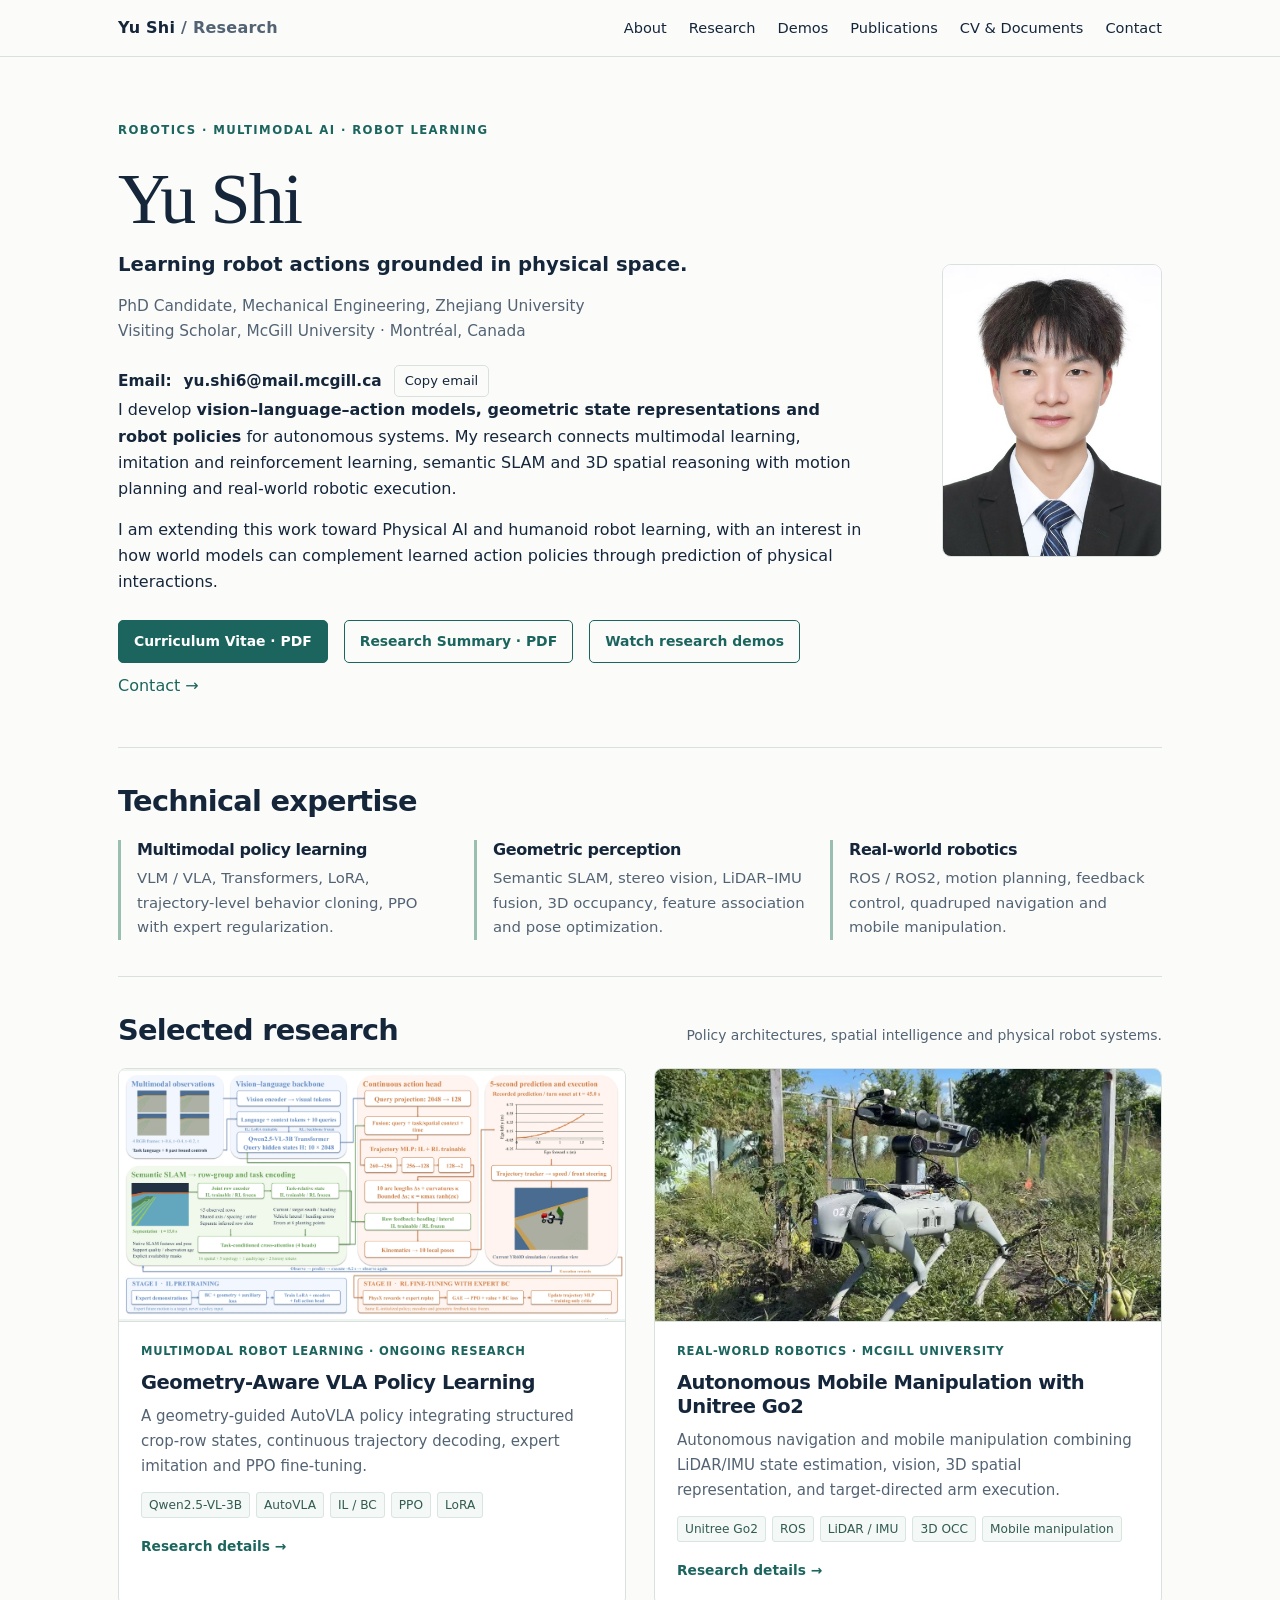
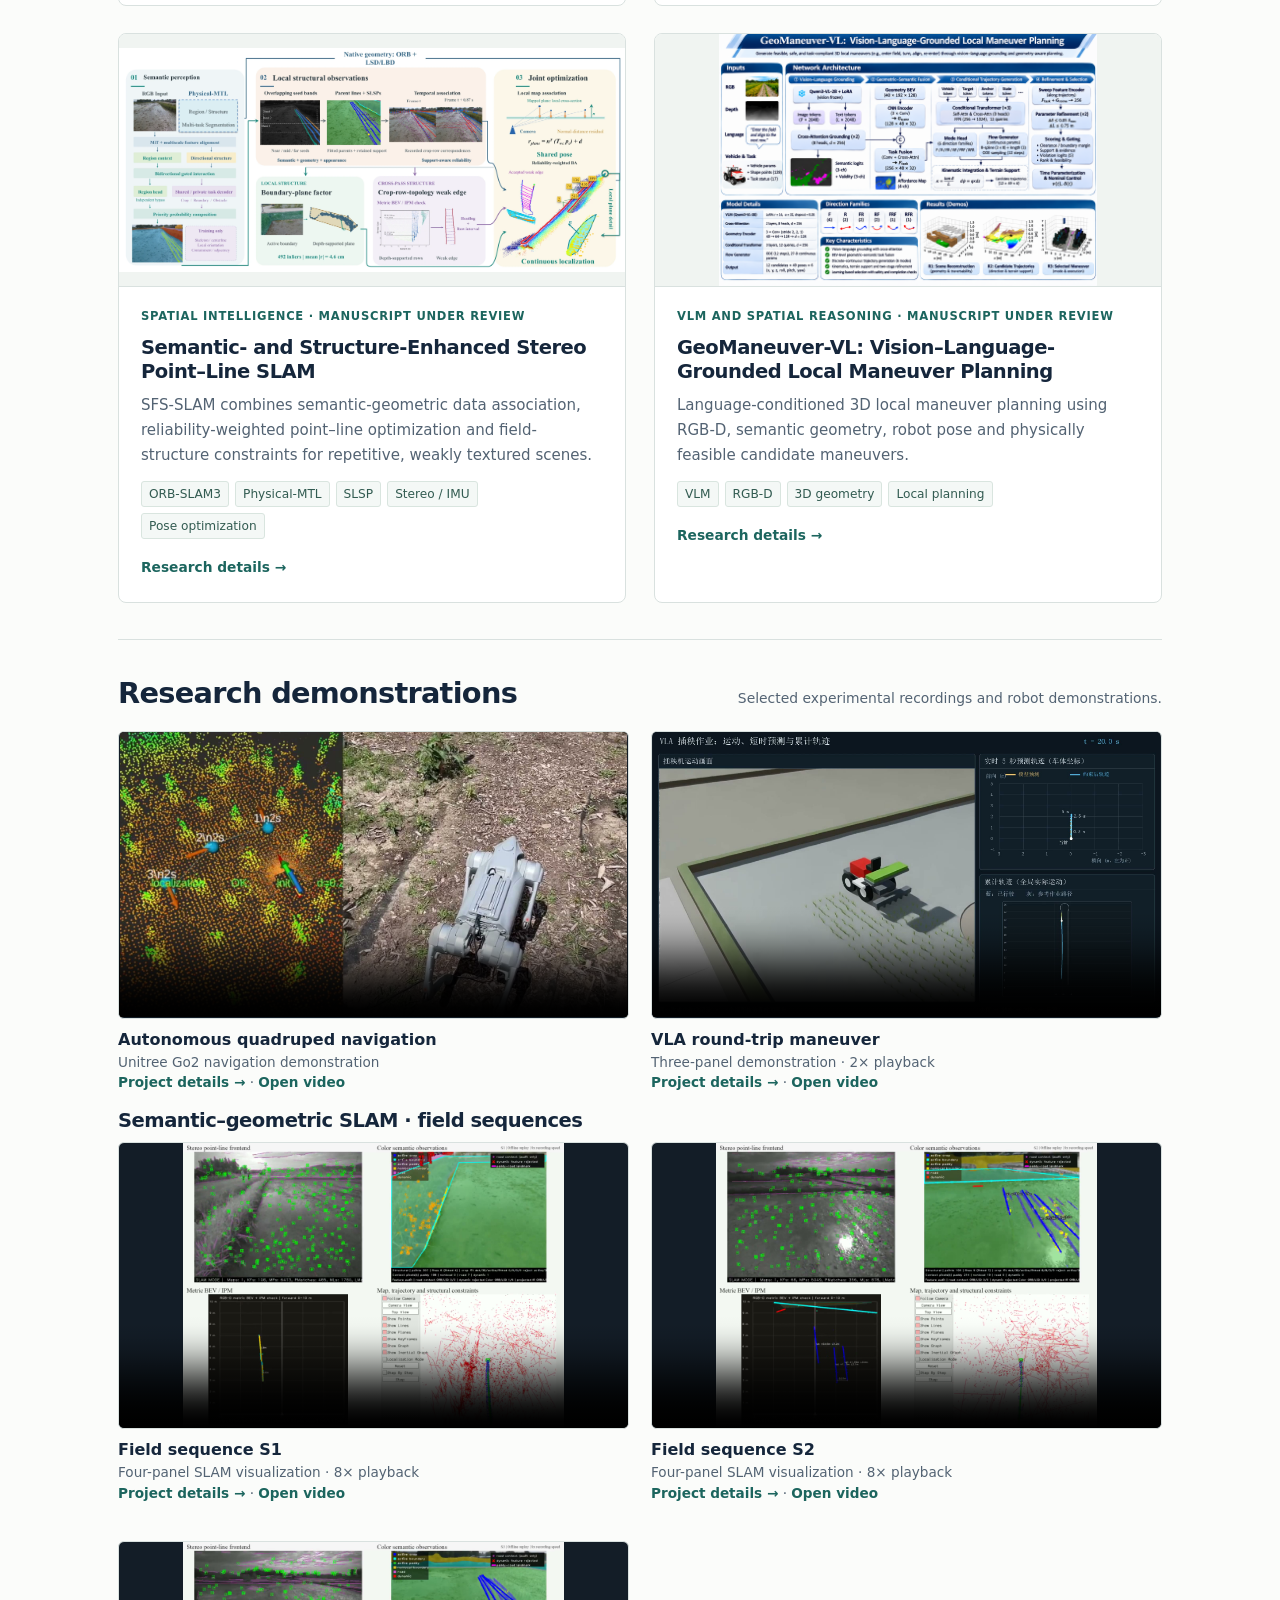
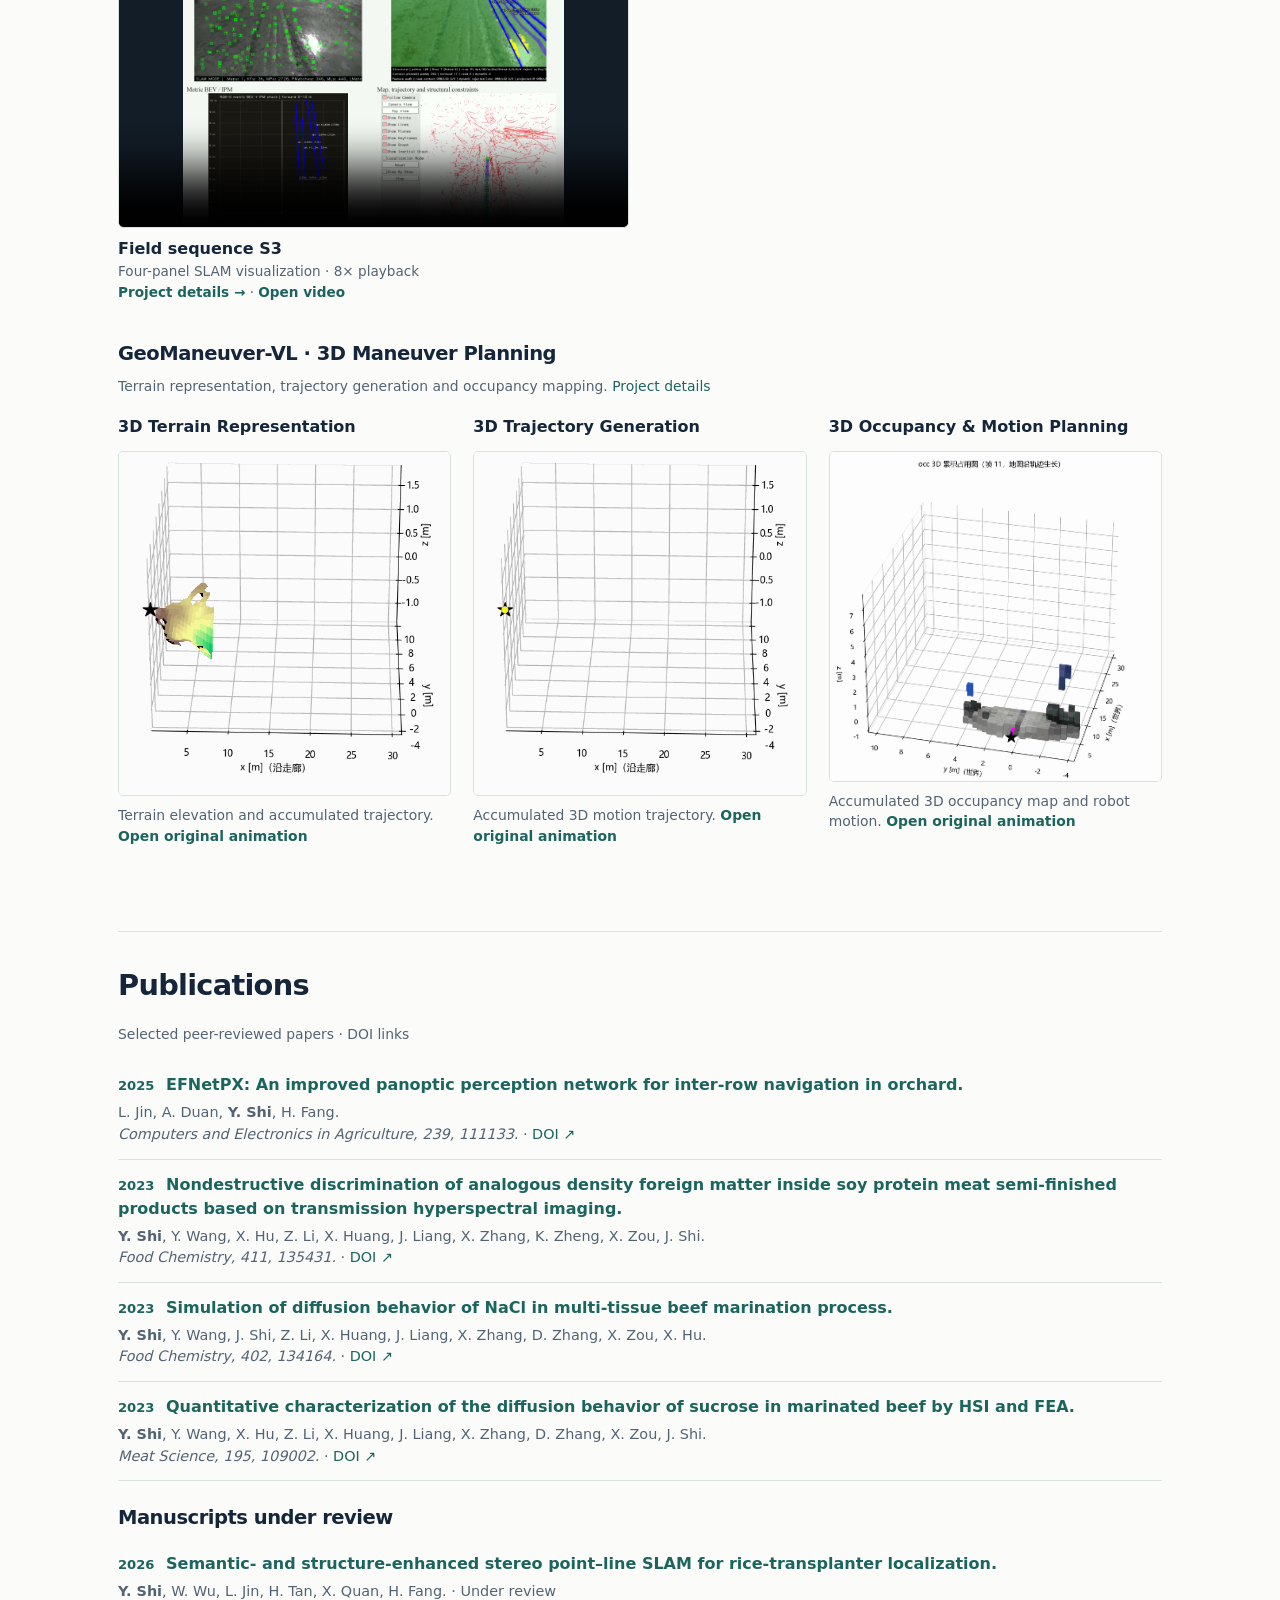
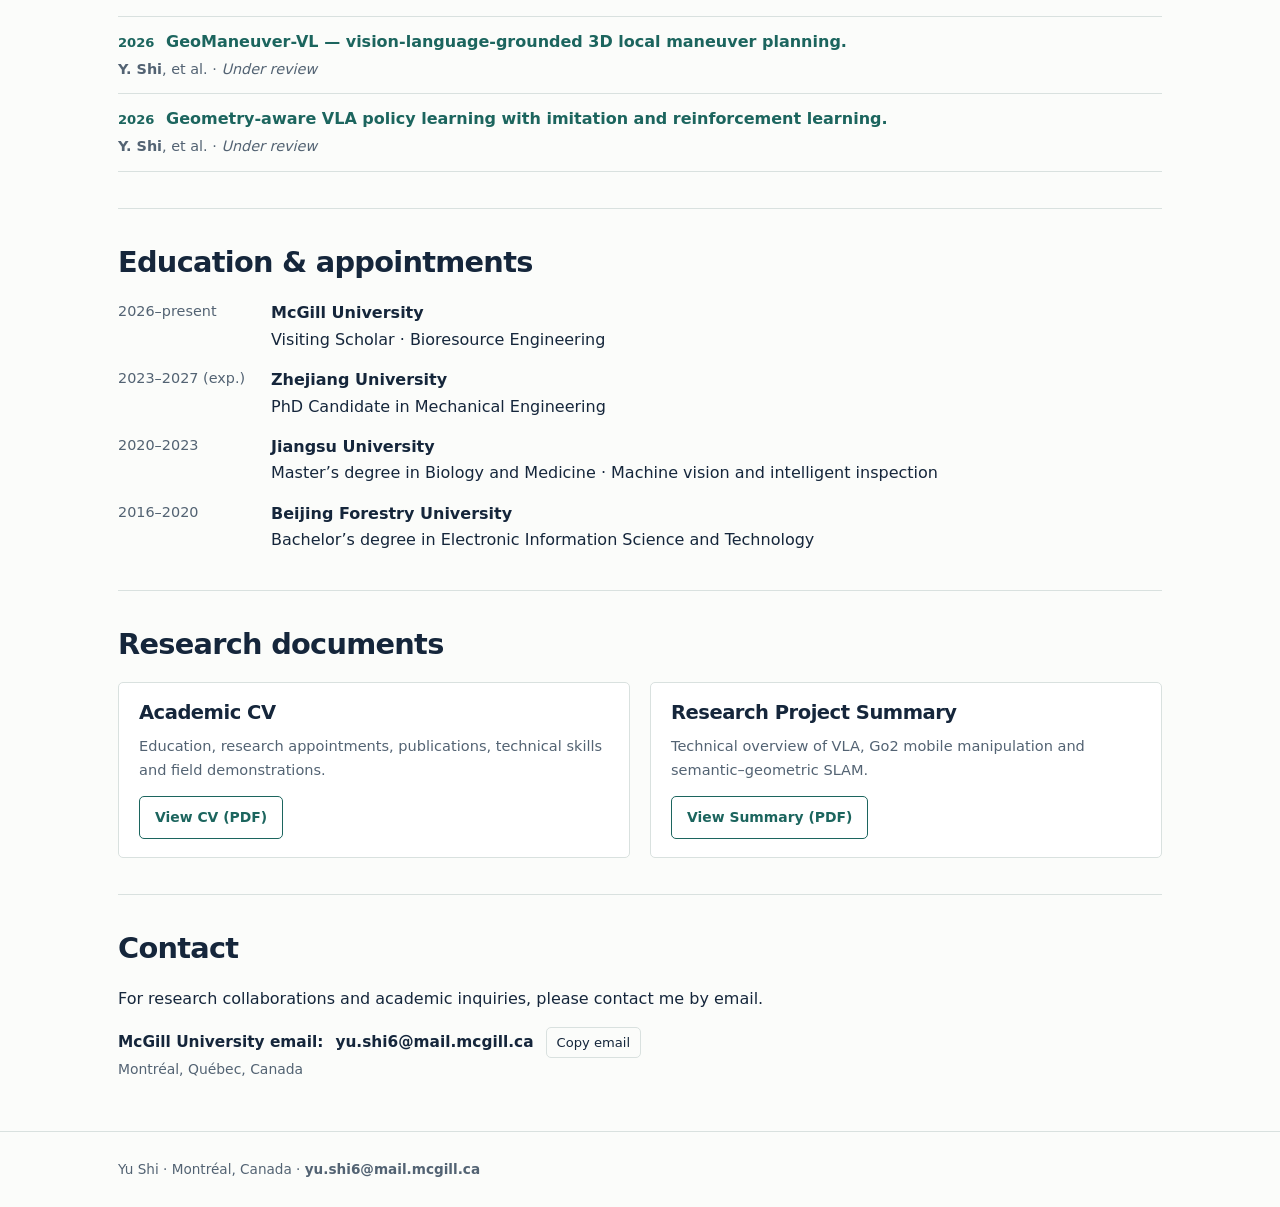
==== commit 44fb7841: "Add files via upload" ====
--- a/index.html
+++ b/index.html
@@ -1,13 +1,13 @@
 <!DOCTYPE html><html lang="en"><head><meta charset="utf-8"><meta name="viewport" content="width=device-width,initial-scale=1"><title>Academic Homepage | Yu Shi</title><meta name="description" content="Research in robot learning, geometric perception and real-world robotic systems."><link rel="stylesheet" href="style.css"><link rel="icon" href="assets/favicon.svg" type="image/svg+xml"><style>
-.contact-line{display:flex;flex-wrap:wrap;align-items:center;gap:6px 12px;margin:12px 0 0;font-size:.96rem;line-height:1.5}.contact-email{font-weight:650;overflow-wrap:anywhere;text-decoration:underline;text-underline-offset:3px}.copy-email{font:inherit;font-size:.82rem;border:1px solid var(--line,#c5d2ce);border-radius:5px;padding:5px 10px;background:transparent;color:inherit;cursor:pointer}.copy-email:hover,.copy-email:focus-visible{background:var(--soft,#edf4f1)}.copy-status{font-size:.8rem;color:var(--muted)}#contact{scroll-margin-top:100px}.contact-line a{max-width:100%}
-</style></head><body><a class="skip" href="#main">Skip to content</a><header><div class="nav"><a class="brand" href="index.html">Yu Shi<span class="subtle"> / Research</span></a><nav aria-label="Main navigation"><a href="index.html#about">About</a><a href="index.html#research">Research</a><a href="index.html#demos">Demos</a><a href="index.html#publications">Publications</a><a href="index.html#documents">CV &amp; Documents</a><a href="#contact">Contact</a></nav></div></header><main id="main" class="wrap"><section id="about" class="hero"><div class="hero-content"><div class="hero-main"><p class="eyebrow">Robotics · Multimodal AI · Robot Learning</p><h1>Yu Shi</h1><p class="lead">Learning robot actions grounded in physical space.</p><p class="affiliation">PhD Candidate, Mechanical Engineering, Zhejiang University<br>Visiting Scholar, McGill University · Montréal, Canada</p><div class="contact-line"><strong>Email:</strong> <a class="contact-email" href="mailto:yu.shi6@mail.mcgill.ca">yu.shi6@mail.mcgill.ca</a><button type="button" class="copy-email" data-copy-email>Copy email</button><span class="copy-status" role="status" aria-live="polite"></span></div></div><div class="bio"><p>I develop <strong>vision–language–action models, geometric state representations and robot policies</strong> for autonomous systems. My research connects multimodal learning, imitation and reinforcement learning, semantic SLAM and 3D spatial reasoning with motion planning and real-world robotic execution.</p><p>I am extending this work toward Physical AI and humanoid robot learning, with an interest in how world models can complement learned action policies through prediction of physical interactions.</p></div><div class="links"><a class="button primary" href="assets/cv.pdf">Curriculum Vitae · PDF</a><a class="button" href="assets/research-summary.pdf">Research Summary · PDF</a><a class="button" href="#demos">Watch research demos</a><a href="#contact">Contact →</a></div></div><img class="portrait" src="assets/portrait.jpg" alt="Portrait of Yu Shi"></section>
+.contact-line{display:flex;flex-wrap:wrap;align-items:center;gap:6px 12px;margin:12px 0 0;font-size:.96rem;line-height:1.5}.contact-email{font-weight:650;overflow-wrap:anywhere;user-select:text;cursor:text}.copy-email{font:inherit;font-size:.82rem;border:1px solid var(--line,#c5d2ce);border-radius:5px;padding:5px 10px;background:transparent;color:inherit;cursor:pointer}.copy-email:hover,.copy-email:focus-visible{background:var(--soft,#edf4f1)}.copy-status{font-size:.8rem;color:var(--muted)}#contact{scroll-margin-top:100px}.contact-line .contact-email{max-width:100%}
+</style></head><body><a class="skip" href="#main">Skip to content</a><header><div class="nav"><a class="brand" href="index.html">Yu Shi<span class="subtle"> / Research</span></a><nav aria-label="Main navigation"><a href="index.html#about">About</a><a href="index.html#research">Research</a><a href="index.html#demos">Demos</a><a href="index.html#publications">Publications</a><a href="index.html#documents">CV &amp; Documents</a><a href="#contact">Contact</a></nav></div></header><main id="main" class="wrap"><section id="about" class="hero"><div class="hero-content"><div class="hero-main"><p class="eyebrow">Robotics · Multimodal AI · Robot Learning</p><h1>Yu Shi</h1><p class="lead">Learning robot actions grounded in physical space.</p><p class="affiliation">PhD Candidate, Mechanical Engineering, Zhejiang University<br>Visiting Scholar, McGill University · Montréal, Canada</p><div class="contact-line"><strong>Email:</strong> <span class="contact-email">yu.shi6@mail.mcgill.ca</span><button type="button" class="copy-email" data-copy-email>Copy email</button><span class="copy-status" role="status" aria-live="polite"></span></div></div><div class="bio"><p>I develop <strong>vision–language–action models, geometric state representations and robot policies</strong> for autonomous systems. My research connects multimodal learning, imitation and reinforcement learning, semantic SLAM and 3D spatial reasoning with motion planning and real-world robotic execution.</p><p>I am extending this work toward Physical AI and humanoid robot learning, with an interest in how world models can complement learned action policies through prediction of physical interactions.</p></div><div class="links"><a class="button primary" href="assets/cv.pdf">Curriculum Vitae · PDF</a><a class="button" href="assets/research-summary.pdf">Research Summary · PDF</a><a class="button" href="#demos">Watch research demos</a><a href="#contact">Contact →</a></div></div><img class="portrait" src="assets/portrait.jpg" alt="Portrait of Yu Shi"></section>
 <section class="section" id="expertise"><h2>Technical expertise</h2><div class="expertise"><div><h3>Multimodal policy learning</h3><p>VLM / VLA, Transformers, LoRA, trajectory-level behavior cloning, PPO with expert regularization.</p></div><div><h3>Geometric perception</h3><p>Semantic SLAM, stereo vision, LiDAR–IMU fusion, 3D occupancy, feature association and pose optimization.</p></div><div><h3>Real-world robotics</h3><p>ROS / ROS2, motion planning, feedback control, quadruped navigation and mobile manipulation.</p></div></div></section>
 <section class="section" id="research"><div class="section-head"><h2>Selected research</h2><p class="small">Policy architectures, spatial intelligence and physical robot systems.</p></div><div class="projects"><article class="project"><a href="projects/vla.html" aria-label="View Geometry-Aware VLA Policy Learning"><div class="thumb "><img src="assets/vla-architecture.webp" alt="Geometry-Aware VLA Policy Learning" loading="lazy"></div></a><div class="project-body"><div class="meta">Multimodal robot learning · Ongoing research</div><h3><a href="projects/vla.html">Geometry-Aware VLA Policy Learning</a></h3><p>A geometry-guided AutoVLA policy integrating structured crop-row states, continuous trajectory decoding, expert imitation and PPO fine-tuning.</p><div class="tags"><span>Qwen2.5-VL-3B</span><span>AutoVLA</span><span>IL / BC</span><span>PPO</span><span>LoRA</span></div><a class="project-link" href="projects/vla.html">Research details →</a></div></article><article class="project"><a href="projects/go2.html" aria-label="View Autonomous Mobile Manipulation with Unitree Go2"><div class="thumb photo"><img src="assets/go2-field.jpg" alt="Autonomous Mobile Manipulation with Unitree Go2" loading="lazy"></div></a><div class="project-body"><div class="meta">Real-world robotics · McGill University</div><h3><a href="projects/go2.html">Autonomous Mobile Manipulation with Unitree Go2</a></h3><p>Autonomous navigation and mobile manipulation combining LiDAR/IMU state estimation, vision, 3D spatial representation, and target-directed arm execution.</p><div class="tags"><span>Unitree Go2</span><span>ROS</span><span>LiDAR / IMU</span><span>3D OCC</span><span>Mobile manipulation</span></div><a class="project-link" href="projects/go2.html">Research details →</a></div></article><article class="project"><a href="projects/slam.html" aria-label="View Semantic- and Structure-Enhanced Stereo Point–Line SLAM"><div class="thumb "><img src="assets/slam-architecture.webp" alt="Semantic- and Structure-Enhanced Stereo Point–Line SLAM" loading="lazy"></div></a><div class="project-body"><div class="meta">Spatial intelligence · Manuscript under review</div><h3><a href="projects/slam.html">Semantic- and Structure-Enhanced Stereo Point–Line SLAM</a></h3><p>SFS-SLAM combines semantic-geometric data association, reliability-weighted point–line optimization and field-structure constraints for repetitive, weakly textured scenes.</p><div class="tags"><span>ORB-SLAM3</span><span>Physical-MTL</span><span>SLSP</span><span>Stereo / IMU</span><span>Pose optimization</span></div><a class="project-link" href="projects/slam.html">Research details →</a></div></article><article class="project"><a href="projects/geomaneuver.html" aria-label="View GeoManeuver-VL: Vision–Language-Grounded Local Maneuver Planning"><div class="thumb"><img src="assets/geomaneuver-architecture.png.png" alt="GeoManeuver-VL network architecture: vision-language grounding, geometric fusion, trajectory generation and refinement." loading="lazy"></div></a><div class="project-body"><div class="meta">VLM and spatial reasoning · Manuscript under review</div><h3><a href="projects/geomaneuver.html">GeoManeuver-VL: Vision–Language-Grounded Local Maneuver Planning</a></h3><p>Language-conditioned 3D local maneuver planning using RGB-D, semantic geometry, robot pose and physically feasible candidate maneuvers.</p><div class="tags"><span>VLM</span><span>RGB-D</span><span>3D geometry</span><span>Local planning</span></div><a class="project-link" href="projects/geomaneuver.html">Research details →</a></div></article></div></section>
 <section class="section" id="demos"><div class="section-head"><h2>Research demonstrations</h2><p class="small">Selected experimental recordings and robot demonstrations.</p></div><div class="demo-grid"><figure class="demo-video"><video controls preload="none" playsinline poster="assets/videos/navigation_v2.jpg" aria-label="Autonomous quadruped navigation"><source src="assets/videos/navigation_v2.mp4" type="video/mp4">Your browser does not support embedded video.</video><figcaption><strong>Autonomous quadruped navigation</strong><br>Unitree Go2 navigation demonstration<br><a href="projects/go2.html#demos">Project details →</a> · <a href="assets/videos/navigation_v2.mp4">Open video</a></figcaption></figure><figure class="demo-video"><video controls preload="none" playsinline poster="assets/videos/vla_roundtrip_three_panel_2x.jpg" aria-label="VLA round-trip maneuver"><source src="assets/videos/vla_roundtrip_three_panel_2x.mp4" type="video/mp4">Your browser does not support embedded video.</video><figcaption><strong>VLA round-trip maneuver</strong><br>Three-panel demonstration · 2× playback<br><a href="projects/vla.html#demos">Project details →</a> · <a href="assets/videos/vla_roundtrip_three_panel_2x.mp4">Open video</a></figcaption></figure></div><h3>Semantic–geometric SLAM · field sequences</h3><div class="demo-grid"><figure class="demo-video"><video controls preload="none" playsinline poster="assets/videos/S1_A7_Viewer_2x2_presentation_8x.jpg" aria-label="Field sequence S1"><source src="assets/videos/S1_A7_Viewer_2x2_presentation_8x.mp4" type="video/mp4">Your browser does not support embedded video.</video><figcaption><strong>Field sequence S1</strong><br>Four-panel SLAM visualization · 8× playback<br><a href="projects/slam.html#demos">Project details →</a> · <a href="assets/videos/S1_A7_Viewer_2x2_presentation_8x.mp4">Open video</a></figcaption></figure><figure class="demo-video"><video controls preload="none" playsinline poster="assets/videos/S2_A7_Viewer_2x2_presentation_8x.jpg" aria-label="Field sequence S2"><source src="assets/videos/S2_A7_Viewer_2x2_presentation_8x.mp4" type="video/mp4">Your browser does not support embedded video.</video><figcaption><strong>Field sequence S2</strong><br>Four-panel SLAM visualization · 8× playback<br><a href="projects/slam.html#demos">Project details →</a> · <a href="assets/videos/S2_A7_Viewer_2x2_presentation_8x.mp4">Open video</a></figcaption></figure><figure class="demo-video"><video controls preload="none" playsinline poster="assets/videos/S3_A7_Viewer_2x2_presentation_8x.jpg" aria-label="Field sequence S3"><source src="assets/videos/S3_A7_Viewer_2x2_presentation_8x.mp4" type="video/mp4">Your browser does not support embedded video.</video><figcaption><strong>Field sequence S3</strong><br>Four-panel SLAM visualization · 8× playback<br><a href="projects/slam.html#demos">Project details →</a> · <a href="assets/videos/S3_A7_Viewer_2x2_presentation_8x.mp4">Open video</a></figcaption></figure></div><div class="demo-section" id="geomaneuver-demos"><h3>GeoManeuver-VL · 3D Maneuver Planning</h3><p class="small">Terrain representation, trajectory generation and occupancy mapping. <a href="projects/geomaneuver.html#demos">Project details</a></p><div class="demo-grid geomaneuver-grid"><figure class="demo-video"><h4>3D Terrain Representation</h4><div class="gif-crop" style="position:relative;overflow:hidden;aspect-ratio:481.85549999999995/499.7758;border:1px solid var(--line);border-radius:5px;background:white"><img src="assets/videos/geomaneuver-terrain-trajectory.gif" alt="Terrain elevation and accumulated trajectory." loading="lazy" style="position:absolute;max-width:none;width:280.1669795197938%;height:124.05562654294187%;left:-23.167007536491752%;top:-24.055626542941855%;border:0;border-radius:0"></div><figcaption>Terrain elevation and accumulated trajectory. <a href="assets/videos/geomaneuver-terrain-trajectory.gif">Open original animation</a></figcaption></figure><figure class="demo-video"><h4>3D Trajectory Generation</h4><div class="gif-crop" style="position:relative;overflow:hidden;aspect-ratio:481.85549999999995/499.7758;border:1px solid var(--line);border-radius:5px;background:white"><img src="assets/videos/geomaneuver-terrain-trajectory.gif" alt="Accumulated 3D motion trajectory." loading="lazy" style="position:absolute;max-width:none;width:280.1669795197938%;height:124.05562654294187%;left:-162.83304849690418%;top:-24.055626542941855%;border:0;border-radius:0"></div><figcaption>Accumulated 3D motion trajectory. <a href="assets/videos/geomaneuver-terrain-trajectory.gif">Open original animation</a></figcaption></figure><figure class="demo-video"><h4>3D Occupancy &amp; Motion Planning</h4><div class="gif-crop" style="position:relative;overflow:hidden;aspect-ratio:762.7675/757.4166399999999;border:1px solid var(--line);border-radius:5px;background:white"><img src="assets/videos/geomaneuver-occupancy.gif" alt="Accumulated 3D occupancy map and robot motion." loading="lazy" style="position:absolute;max-width:none;width:180.2646284746007%;height:118.95698515416827%;left:-41.24094170241916%;top:-13.55395888846593%;border:0;border-radius:0"></div><figcaption>Accumulated 3D occupancy map and robot motion. <a href="assets/videos/geomaneuver-occupancy.gif">Open original animation</a></figcaption></figure></div></div></section>
 <section class="section" id="publications"><h2>Publications</h2><p class="small">Selected peer-reviewed papers · DOI links</p><ol class="publications"><li><span class="pub-year">2025</span><a class="publication-title" href="https://doi.org/10.1016/j.compag.2025.111133">EFNetPX: An improved panoptic perception network for inter-row navigation in orchard.</a><div class="publication-meta">L. Jin, A. Duan, <strong>Y. Shi</strong>, H. Fang.<br><em>Computers and Electronics in Agriculture, 239, 111133.</em> · <a href="https://doi.org/10.1016/j.compag.2025.111133">DOI ↗</a></div></li><li><span class="pub-year">2023</span><a class="publication-title" href="https://doi.org/10.1016/j.foodchem.2023.135431">Nondestructive discrimination of analogous density foreign matter inside soy protein meat semi-finished products based on transmission hyperspectral imaging.</a><div class="publication-meta"><strong>Y. Shi</strong>, Y. Wang, X. Hu, Z. Li, X. Huang, J. Liang, X. Zhang, K. Zheng, X. Zou, J. Shi.<br><em>Food Chemistry, 411, 135431.</em> · <a href="https://doi.org/10.1016/j.foodchem.2023.135431">DOI ↗</a></div></li><li><span class="pub-year">2023</span><a class="publication-title" href="https://doi.org/10.1016/j.foodchem.2022.134164">Simulation of diffusion behavior of NaCl in multi-tissue beef marination process.</a><div class="publication-meta"><strong>Y. Shi</strong>, Y. Wang, J. Shi, Z. Li, X. Huang, J. Liang, X. Zhang, D. Zhang, X. Zou, X. Hu.<br><em>Food Chemistry, 402, 134164.</em> · <a href="https://doi.org/10.1016/j.foodchem.2022.134164">DOI ↗</a></div></li><li><span class="pub-year">2023</span><a class="publication-title" href="https://doi.org/10.1016/j.meatsci.2022.109002">Quantitative characterization of the diffusion behavior of sucrose in marinated beef by HSI and FEA.</a><div class="publication-meta"><strong>Y. Shi</strong>, Y. Wang, X. Hu, Z. Li, X. Huang, J. Liang, X. Zhang, D. Zhang, X. Zou, J. Shi.<br><em>Meat Science, 195, 109002.</em> · <a href="https://doi.org/10.1016/j.meatsci.2022.109002">DOI ↗</a></div></li></ol><h3 style="margin-top:25px">Manuscripts under review</h3><ul class="publications"><li><span class="pub-year">2026</span><a class="publication-title" href="projects/slam.html">Semantic- and structure-enhanced stereo point–line SLAM for rice-transplanter localization.</a><div class="publication-meta"><strong>Y. Shi</strong>, W. Wu, L. Jin, H. Tan, X. Quan, H. Fang. · Under review</div></li><li><span class="pub-year">2026</span><a class="publication-title" href="projects/geomaneuver.html">GeoManeuver-VL — vision-language-grounded 3D local maneuver planning.</a><div class="publication-meta"><strong>Y. Shi</strong>, et al. · <em>Under review</em></div></li><li><span class="pub-year">2026</span><a class="publication-title" href="projects/vla.html">Geometry-aware VLA policy learning with imitation and reinforcement learning.</a><div class="publication-meta"><strong>Y. Shi</strong>, et al. · <em>Under review</em></div></li></ul></section>
 <section class="section" id="education"><h2>Education &amp; appointments</h2><div class="timeline"><div><span class="date">2026–present</span><div><strong>McGill University</strong><br>Visiting Scholar · Bioresource Engineering</div></div><div><span class="date">2023–2027 (exp.)</span><div><strong>Zhejiang University</strong><br>PhD Candidate in Mechanical Engineering</div></div><div><span class="date">2020–2023</span><div><strong>Jiangsu University</strong><br>Master’s degree in Biology and Medicine · Machine vision and intelligent inspection</div></div><div><span class="date">2016–2020</span><div><strong>Beijing Forestry University</strong><br>Bachelor’s degree in Electronic Information Science and Technology</div></div></div></section>
 <section class="section" id="documents"><h2>Research documents</h2><div class="doc-list"><div><h3>Academic CV</h3><p>Education, research appointments, publications, technical skills and field demonstrations.</p><a class="button" href="assets/cv.pdf">View CV (PDF)</a></div><div><h3>Research Project Summary</h3><p>Technical overview of VLA, Go2 mobile manipulation and semantic–geometric SLAM.</p><a class="button" href="assets/research-summary.pdf">View Summary (PDF)</a></div></div></section>
-<section class="section" id="contact"><h2>Contact</h2><p>For research collaborations and academic inquiries, please contact me by email.</p><div class="contact-line"><strong>McGill University email:</strong> <a class="contact-email" href="mailto:yu.shi6@mail.mcgill.ca">yu.shi6@mail.mcgill.ca</a><button type="button" class="copy-email" data-copy-email>Copy email</button><span class="copy-status" role="status" aria-live="polite"></span></div><p class="small">Montréal, Québec, Canada</p></section></main><footer><div class="wrap">Yu Shi · Montréal, Canada · <a href="mailto:yu.shi6@mail.mcgill.ca">yu.shi6@mail.mcgill.ca</a></div></footer><script>
+<section class="section" id="contact"><h2>Contact</h2><p>For research collaborations and academic inquiries, please contact me by email.</p><div class="contact-line"><strong>McGill University email:</strong> <span class="contact-email">yu.shi6@mail.mcgill.ca</span><button type="button" class="copy-email" data-copy-email>Copy email</button><span class="copy-status" role="status" aria-live="polite"></span></div><p class="small">Montréal, Québec, Canada</p></section></main><footer><div class="wrap">Yu Shi · Montréal, Canada · <span class="contact-email">yu.shi6@mail.mcgill.ca</span></div></footer><script>
 (function () {
   const email = "yu.shi6@mail.mcgill.ca";
   document.querySelectorAll('[data-copy-email]').forEach(function (button) {
@@ -22,7 +22,7 @@
         range.selectNodeContents(button.parentElement.querySelector('.contact-email'));
         const selection = window.getSelection();
         if (selection) { selection.removeAllRanges(); selection.addRange(range); }
-        status.textContent = 'Select and copy the email address.';
+        status.textContent = 'Email selected. Press Ctrl+C or Cmd+C to copy.';
       }
     });
   });
